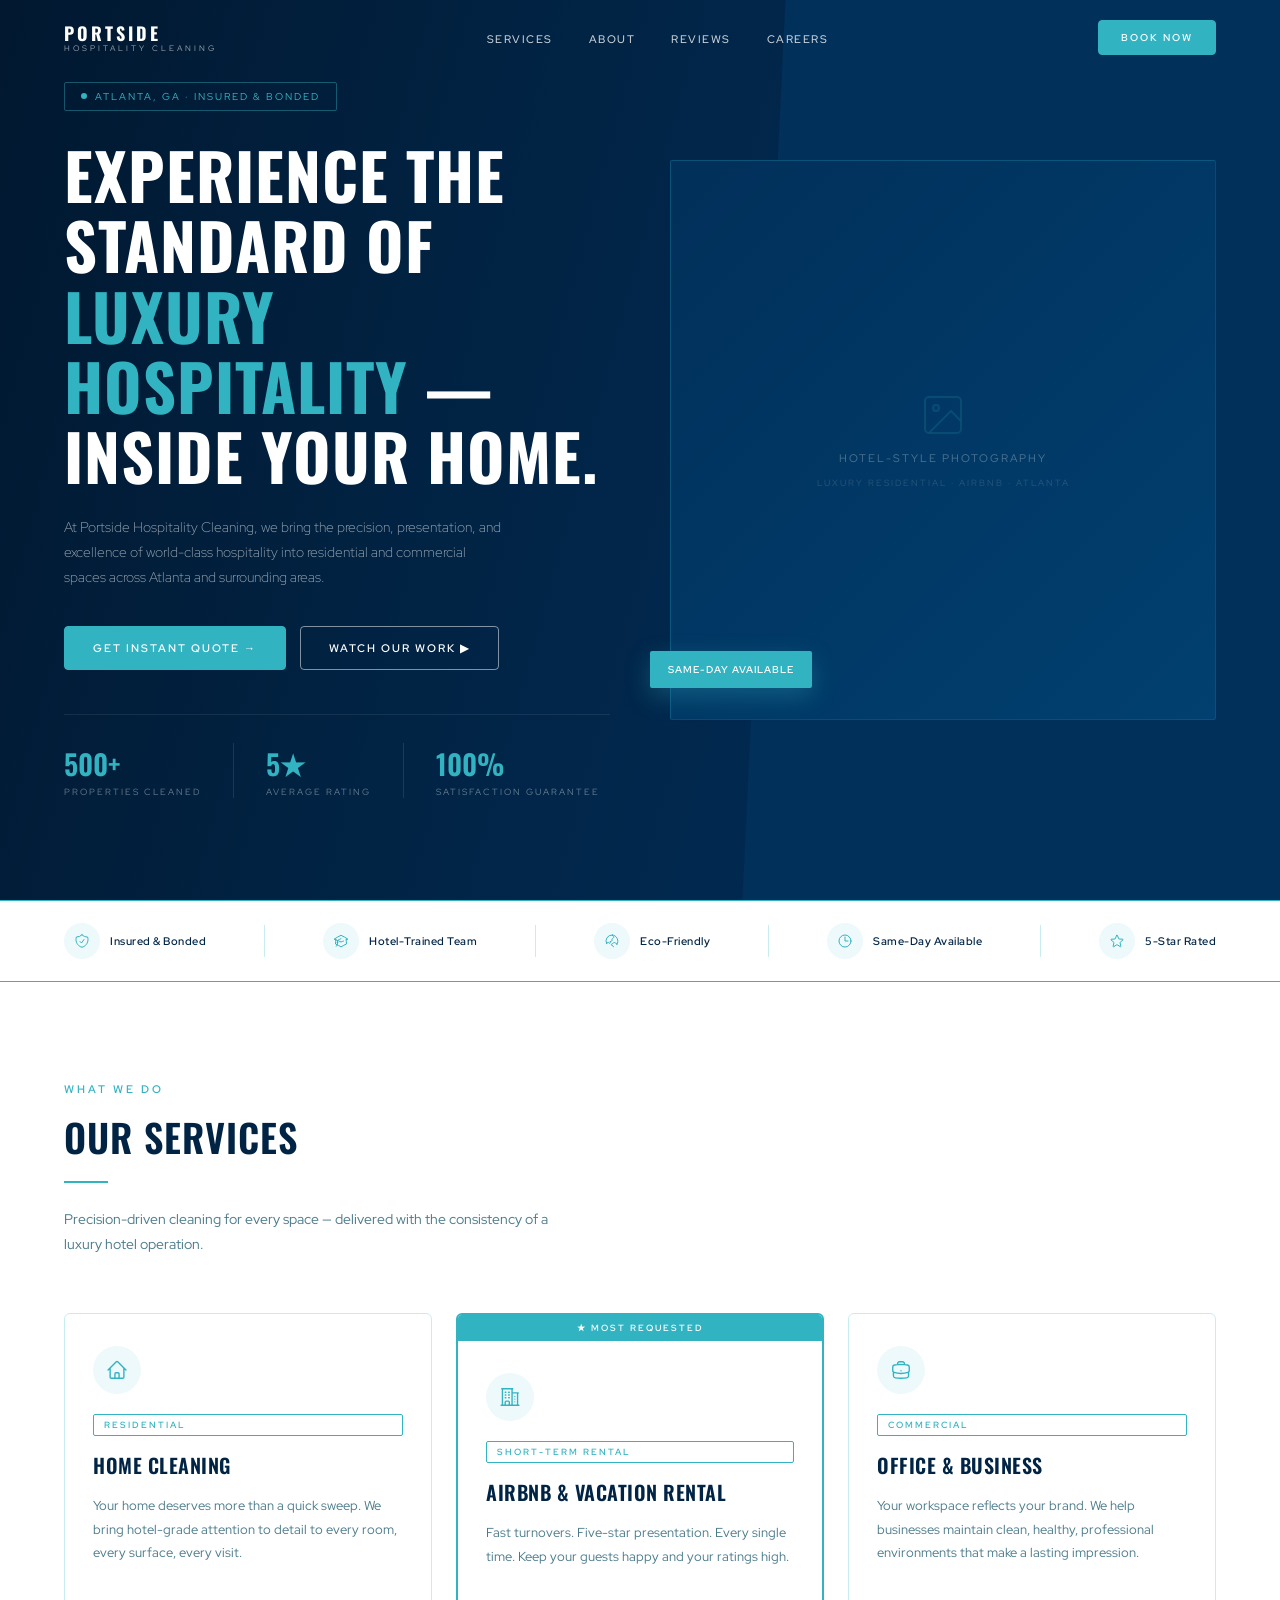
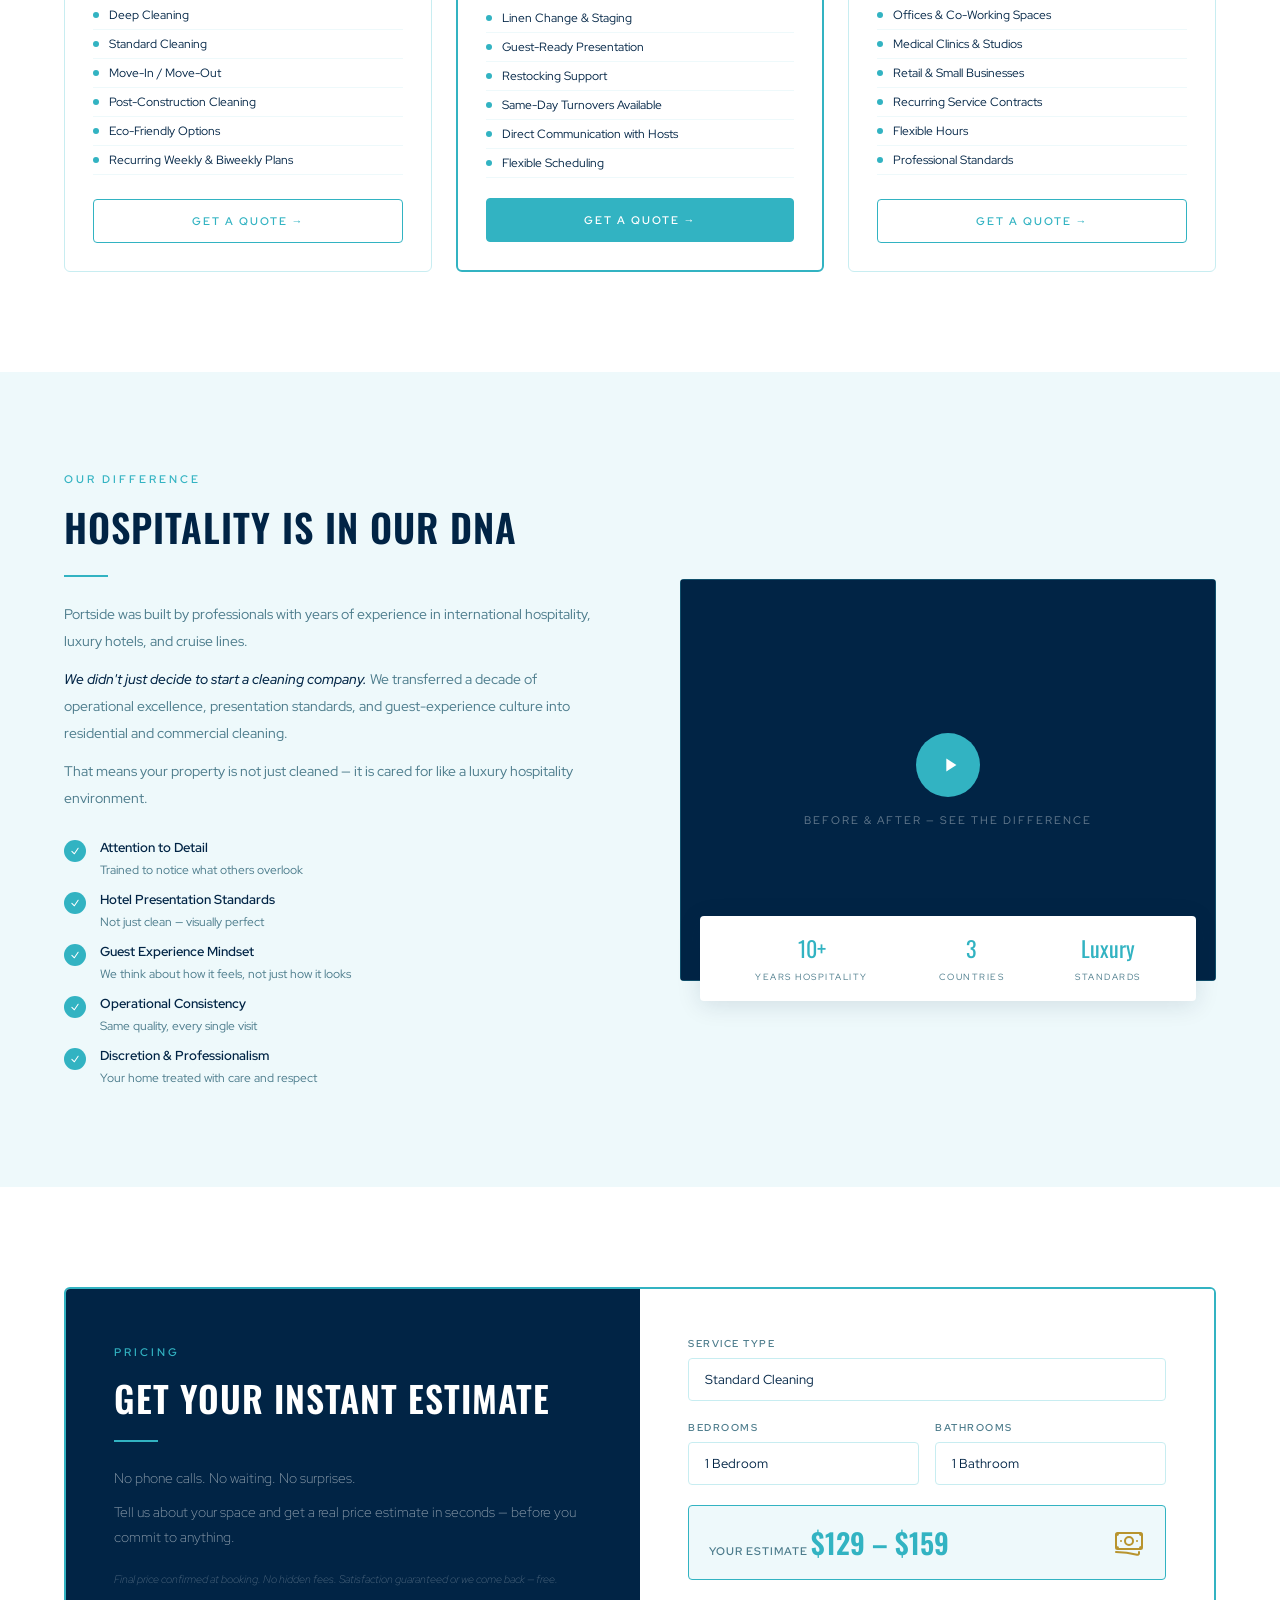
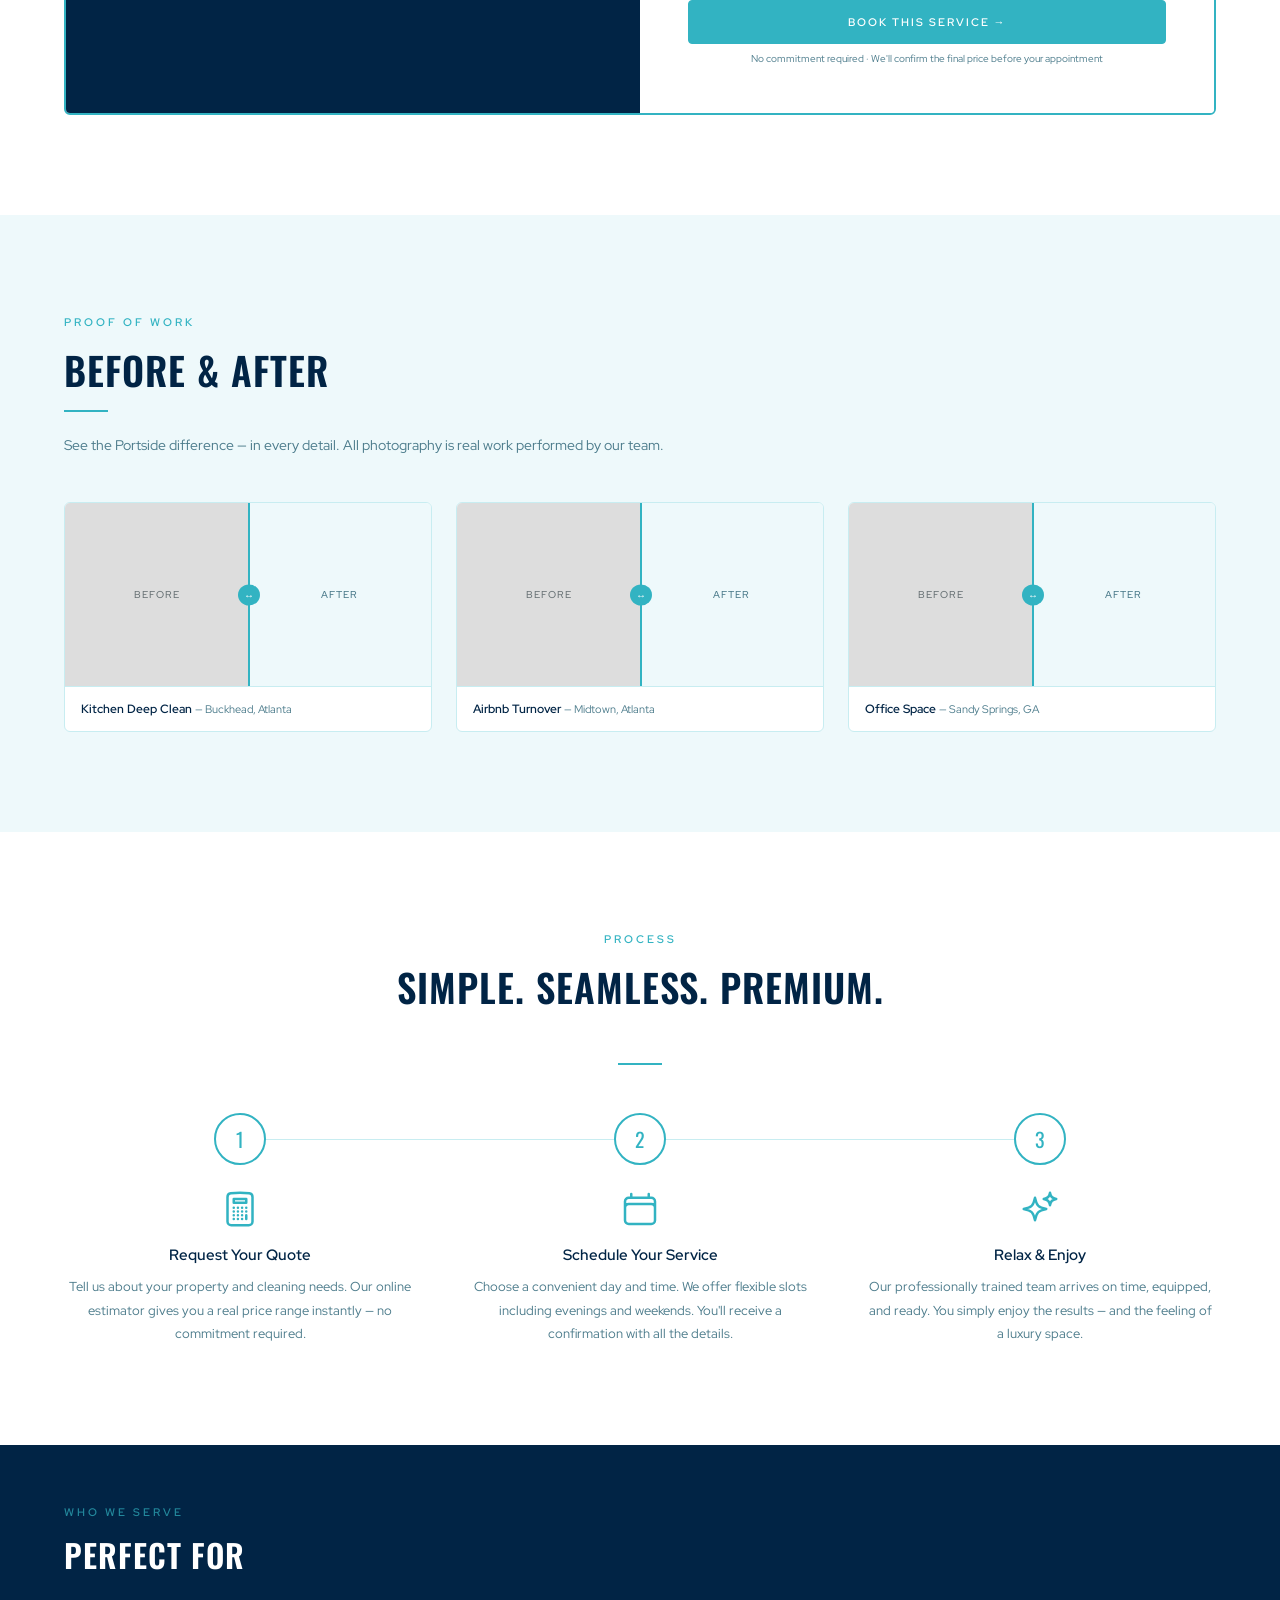
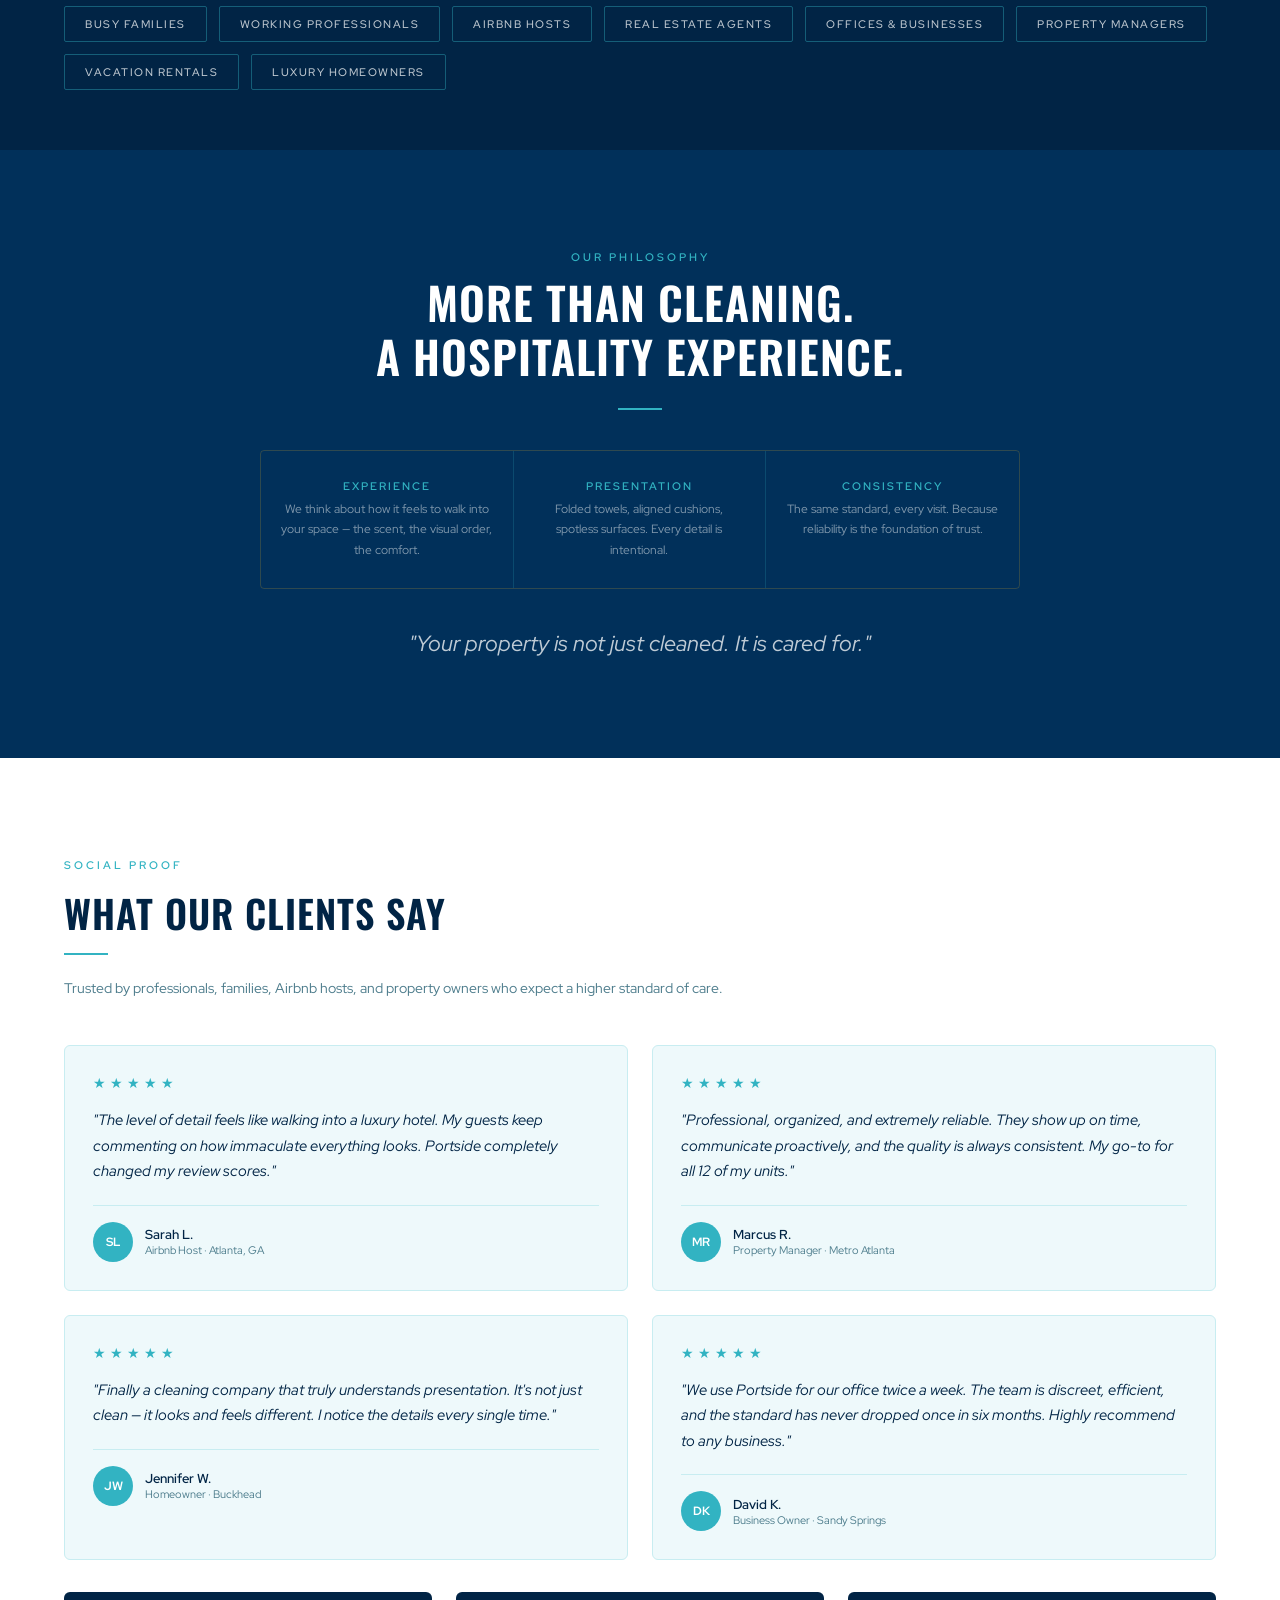
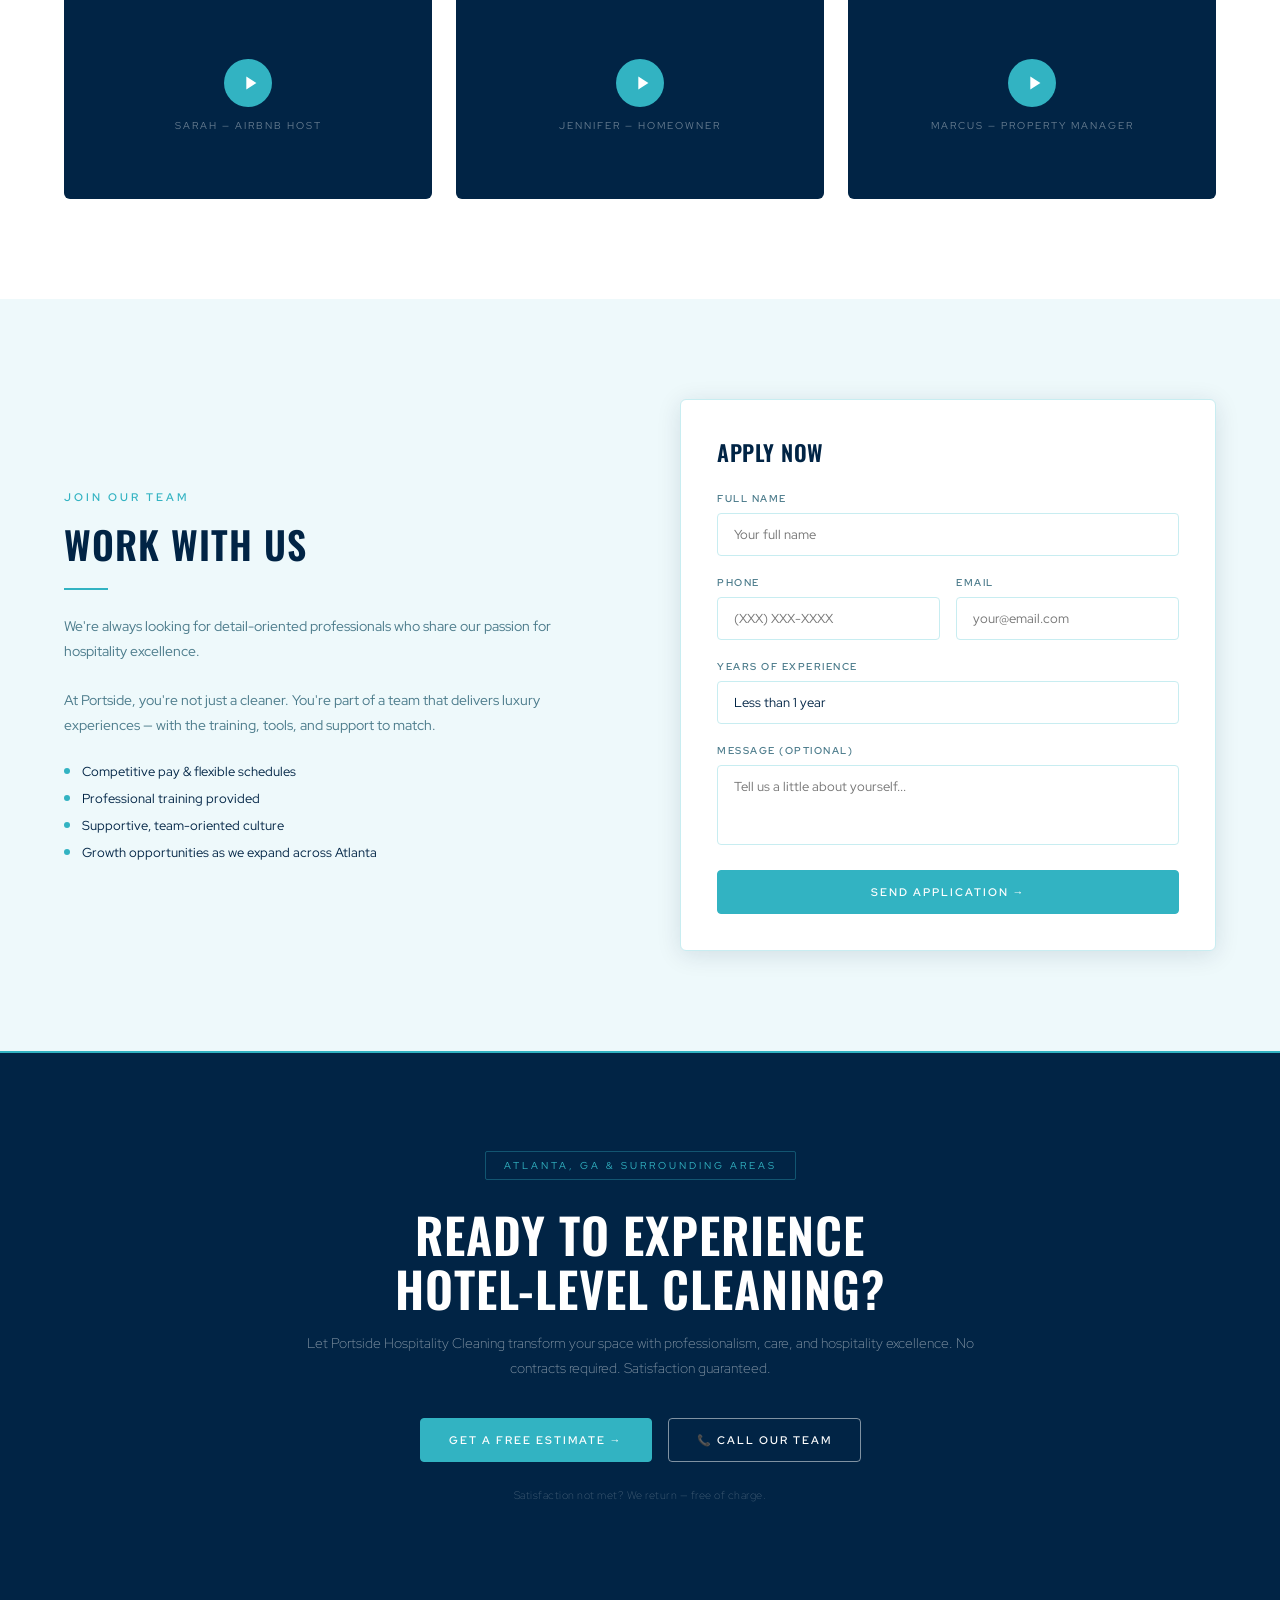
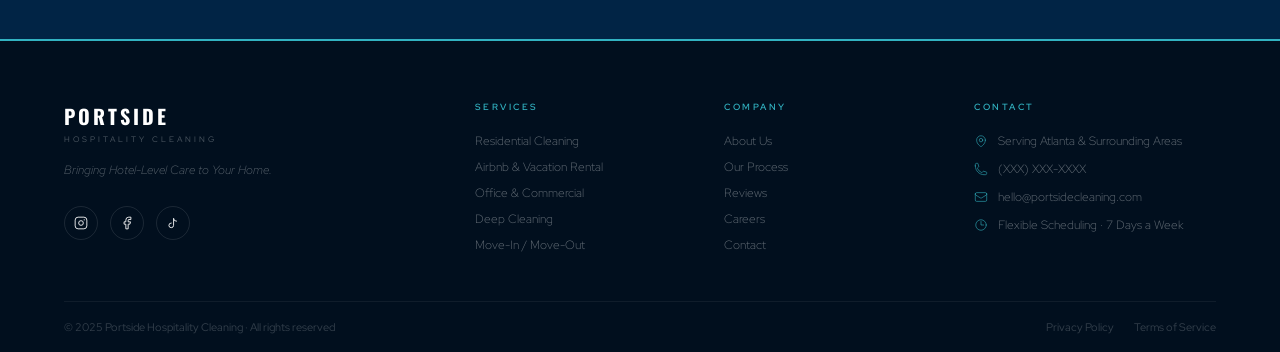
==== index.html @ 51f12b0d "Add required Zip Code field to booking modal form" ====
<!DOCTYPE html>
<html lang="en">
<head>
<meta charset="UTF-8">
<meta name="viewport" content="width=device-width, initial-scale=1.0">
<title>Portside Hospitality Cleaning | Hotel-Level Cleaning in Atlanta, GA</title>
<meta name="description" content="Experience luxury hospitality in your home. Portside offers residential, Airbnb & commercial cleaning in Atlanta with hotel-trained professionals. Get your instant quote today.">
<link rel="preconnect" href="https://fonts.googleapis.com">
<link rel="preconnect" href="https://fonts.gstatic.com" crossorigin>
<link href="https://fonts.googleapis.com/css2?family=Oswald:wght@400;500;600;700&family=Red+Hat+Display:ital,wght@0,300;0,400;0,500;0,600;1,400&display=swap" rel="stylesheet">
<style>
/* ─── RESET & BASE ─────────────────────────────────────────── */
*,*::before,*::after{box-sizing:border-box;margin:0;padding:0}
html{scroll-behavior:smooth;font-size:16px}
body{font-family:'Red Hat Display',sans-serif;color:#012445;background:#fff;overflow-x:hidden}
img{max-width:100%;display:block}
a{text-decoration:none;color:inherit}
ul{list-style:none}
button{cursor:pointer;border:none;background:none;font-family:inherit}
input,select,textarea{font-family:inherit}

/* ─── CSS VARIABLES ────────────────────────────────────────── */
:root{
  --gold:#32b3c2;
  --gold-light:#67d5dd;
  --dark:#012445;
  --mid:#01305a;
  --cream:#fafdfc;
  --gray:#4a7a8a;
  --lgray:#eef9fb;
  --border:#c8edf1;
  --white:#FFFFFF;
  --font-serif:'Oswald',sans-serif;
  --font-sans:'Red Hat Display',sans-serif;
  --radius:4px;
  --shadow:0 4px 24px rgba(1,36,69,0.12);
  --transition:0.3s ease;
}

/* ─── UTILITIES ─────────────────────────────────────────────── */
.container{max-width:1200px;margin:0 auto;padding:0 24px}
.serif{font-family:var(--font-serif)}
.gold{color:var(--gold)}
.section-label{font-size:11px;letter-spacing:3px;text-transform:uppercase;color:var(--gold);font-weight:600;display:block;margin-bottom:12px}
.section-divider{width:44px;height:2px;background:var(--gold);margin:12px 0 24px}
.fade-in{opacity:0;transform:translateY(20px);transition:opacity 0.6s ease,transform 0.6s ease}
.fade-in.visible{opacity:1;transform:translateY(0)}

/* ─── BUTTONS ───────────────────────────────────────────────── */
.btn{display:inline-flex;align-items:center;gap:8px;padding:14px 28px;font-size:11px;font-weight:600;letter-spacing:2px;text-transform:uppercase;border-radius:var(--radius);transition:all var(--transition);white-space:nowrap}
.btn-primary{background:var(--gold);color:#fff;border:1.5px solid var(--gold)}
.btn-primary:hover{background:var(--gold-light);border-color:var(--gold-light);transform:translateY(-1px)}
.btn-outline{background:transparent;color:#fff;border:1.5px solid rgba(255,255,255,0.5)}
.btn-outline:hover{border-color:#fff;background:rgba(255,255,255,0.08)}
.btn-outline-dark{background:transparent;color:var(--dark);border:1.5px solid var(--dark)}
.btn-outline-dark:hover{background:var(--dark);color:#fff}
.btn-gold-outline{background:transparent;color:var(--gold);border:1.5px solid var(--gold)}
.btn-gold-outline:hover{background:var(--gold);color:#fff}

/* ─── NAV ───────────────────────────────────────────────────── */
#nav{position:fixed;top:0;left:0;right:0;z-index:1000;padding:20px 0;transition:all var(--transition)}
#nav.scrolled{background:#fff;box-shadow:0 2px 20px rgba(0,0,0,0.08);padding:14px 0}
#nav.scrolled .nav-logo-name{color:var(--dark)}
#nav.scrolled .nav-logo-sub{color:var(--gold)}
#nav.scrolled .nav-link{color:var(--gray)}
#nav.scrolled .nav-link:hover{color:var(--dark)}
.nav-inner{display:flex;align-items:center;justify-content:space-between}
.nav-logo{display:flex;flex-direction:column;line-height:1}
.nav-logo-name{font-family:var(--font-serif);font-size:18px;font-weight:700;letter-spacing:3px;color:#fff;transition:color var(--transition)}
.nav-logo-sub{font-size:8px;letter-spacing:3px;text-transform:uppercase;color:rgba(255,255,255,0.6);margin-top:2px;transition:color var(--transition)}
.nav-links{display:flex;align-items:center;gap:36px}
.nav-link{font-size:11px;letter-spacing:1.5px;text-transform:uppercase;color:rgba(255,255,255,0.8);font-weight:500;transition:color var(--transition)}
.nav-link:hover{color:#fff}
.nav-cta{padding:10px 22px;font-size:10px}
.hamburger{display:none;flex-direction:column;gap:5px;cursor:pointer;padding:4px}
.hamburger span{display:block;width:22px;height:1.5px;background:#fff;transition:all var(--transition)}
#nav.scrolled .hamburger span{background:var(--dark)}
.mobile-menu{display:none;position:fixed;top:0;left:0;right:0;bottom:0;background:var(--dark);z-index:999;flex-direction:column;align-items:center;justify-content:center;gap:32px}
.mobile-menu.open{display:flex}
.mobile-menu .nav-link{font-size:16px;color:#fff;letter-spacing:3px}
.mobile-close{position:absolute;top:24px;right:24px;color:#fff;font-size:24px;cursor:pointer;background:none;border:none}

/* ─── HERO ──────────────────────────────────────────────────── */
#hero{min-height:100vh;background:var(--dark);display:flex;align-items:center;padding-top:80px;position:relative;overflow:hidden}
.hero-bg{position:absolute;inset:0;background:linear-gradient(105deg,#011830 0%,#012445 40%,#013060 100%)}
.hero-accent{position:absolute;right:0;top:0;bottom:0;width:42%;background:var(--mid);clip-path:polygon(8% 0,100% 0,100% 100%,0 100%)}
.hero-grid{display:grid;grid-template-columns:1fr 1fr;gap:60px;align-items:center;position:relative;z-index:1;width:100%}
.hero-tag{display:inline-flex;align-items:center;gap:8px;border:1px solid rgba(50,179,194,0.4);color:var(--gold);font-size:10px;letter-spacing:2px;text-transform:uppercase;padding:7px 16px;border-radius:2px;margin-bottom:28px}
.hero-tag::before{content:'';width:6px;height:6px;background:var(--gold);border-radius:50%}
.hero-title{font-family:var(--font-serif);font-size:clamp(38px,5vw,64px);font-weight:700;color:#fff;line-height:1.1;margin-bottom:24px;letter-spacing:1px;text-transform:uppercase}
.hero-title em{color:var(--gold);font-style:normal}
.hero-body{font-size:14px;color:rgba(255,255,255,0.6);line-height:1.8;max-width:440px;margin-bottom:36px;font-weight:300}
.hero-ctas{display:flex;gap:14px;flex-wrap:wrap;margin-bottom:44px}
.hero-metrics{display:flex;gap:0;border-top:1px solid rgba(255,255,255,0.08);padding-top:28px}
.metric{padding:0 32px 0 0;margin-right:32px;border-right:1px solid rgba(255,255,255,0.1)}
.metric:last-child{border-right:none;margin-right:0;padding-right:0}
.metric-num{font-family:var(--font-serif);font-size:28px;color:var(--gold);font-weight:600;display:block}
.metric-label{font-size:9px;letter-spacing:2px;text-transform:uppercase;color:rgba(255,255,255,0.4);display:block;margin-top:2px}
.hero-image{position:relative;height:560px}
.hero-photo{width:100%;height:100%;object-fit:cover;border-radius:2px}
.hero-photo-placeholder{width:100%;height:100%;background:linear-gradient(135deg,#01305a,#014070);border-radius:2px;display:flex;flex-direction:column;align-items:center;justify-content:center;gap:12px;border:1px solid rgba(50,179,194,0.2)}
.hero-photo-placeholder span{font-size:11px;letter-spacing:2px;text-transform:uppercase;color:rgba(255,255,255,0.3)}
.hero-photo-placeholder svg{opacity:0.2}
.hero-badge{position:absolute;bottom:32px;left:-20px;background:var(--gold);color:#fff;padding:12px 18px;border-radius:2px;font-size:10px;font-weight:600;letter-spacing:1px;text-transform:uppercase;white-space:nowrap;box-shadow:0 8px 24px rgba(50,179,194,0.3)}

/* ─── TRUST BAR ─────────────────────────────────────────────── */
#trust{padding:0;border-top:1px solid var(--gold);border-bottom:1px solid var(--gold);background:#fff}
.trust-inner{display:flex;justify-content:space-between;align-items:center;padding:22px 0}
.trust-item{display:flex;align-items:center;gap:10px}
.trust-icon{width:36px;height:36px;background:var(--lgray);border-radius:50%;display:flex;align-items:center;justify-content:center;flex-shrink:0}
.trust-icon svg{width:16px;height:16px;stroke:var(--gold)}
.trust-text{font-size:11px;font-weight:600;letter-spacing:0.5px;color:var(--dark)}
.trust-sep{width:1px;height:32px;background:var(--border)}

/* ─── SECTIONS COMMON ───────────────────────────────────────── */
section{padding:100px 0}
.section-dark{background:var(--dark)}
.section-cream{background:var(--lgray)}

/* ─── SERVICES ──────────────────────────────────────────────── */
#services .section-header{margin-bottom:56px}
#services h2{font-family:var(--font-serif);font-size:clamp(30px,3vw,42px);font-weight:600;color:var(--dark);margin-bottom:16px;text-transform:uppercase;letter-spacing:1px}
#services .subtitle{font-size:14px;color:var(--gray);max-width:520px;line-height:1.8}
.services-grid{display:grid;grid-template-columns:repeat(3,1fr);gap:24px}
.service-card{background:#fff;border:1px solid var(--border);border-radius:6px;overflow:hidden;transition:all var(--transition);display:flex;flex-direction:column}
.service-card:hover{box-shadow:var(--shadow);transform:translateY(-4px)}
.service-card.featured{border:2px solid var(--gold);position:relative}
.service-badge{background:var(--gold);color:#fff;font-size:9px;letter-spacing:2px;text-transform:uppercase;text-align:center;padding:7px;font-weight:600}
.service-icon-wrap{padding:32px 28px 20px;display:flex;flex-direction:column;gap:4px}
.service-icon{width:48px;height:48px;background:var(--lgray);border-radius:50%;display:flex;align-items:center;justify-content:center;margin-bottom:16px}
.service-icon svg{width:22px;height:22px;stroke:var(--gold)}
.service-tag{font-size:9px;letter-spacing:2px;text-transform:uppercase;color:var(--gold);font-weight:600;border:1px solid var(--gold);display:inline-block;padding:4px 10px;border-radius:2px;margin-bottom:10px}
.service-card h3{font-family:var(--font-serif);font-size:20px;font-weight:600;color:var(--dark);margin-bottom:10px;text-transform:uppercase;letter-spacing:0.5px}
.service-card p{font-size:13px;color:var(--gray);line-height:1.8;margin-bottom:16px}
.service-features{padding:0 28px;flex:1}
.service-features li{display:flex;align-items:center;gap:10px;font-size:12px;color:var(--dark);padding:6px 0;border-bottom:1px solid var(--lgray)}
.service-features li::before{content:'';width:6px;height:6px;background:var(--gold);border-radius:50%;flex-shrink:0}
.service-footer{padding:20px 28px 28px}

/* ─── WHY PORTSIDE ──────────────────────────────────────────── */
#why{background:var(--lgray)}
.why-grid{display:grid;grid-template-columns:1fr 1fr;gap:80px;align-items:center}
.why-content h2{font-family:var(--font-serif);font-size:clamp(28px,3vw,40px);font-weight:600;color:var(--dark);margin-bottom:20px;text-transform:uppercase;letter-spacing:1px}
.why-body{font-size:14px;color:var(--gray);line-height:1.9;margin-bottom:12px}
.why-body strong{color:var(--dark);font-weight:500;font-style:italic}
.why-features{margin-top:28px;display:flex;flex-direction:column;gap:12px}
.why-feature{display:flex;align-items:flex-start;gap:14px}
.why-check{width:22px;height:22px;background:var(--gold);border-radius:50%;display:flex;align-items:center;justify-content:center;flex-shrink:0;margin-top:1px}
.why-check svg{width:10px;height:10px;stroke:#fff}
.why-feature-text strong{display:block;font-size:13px;font-weight:600;color:var(--dark);margin-bottom:2px}
.why-feature-text span{font-size:12px;color:var(--gray)}
.why-media{position:relative}
.why-video-box{width:100%;aspect-ratio:4/3;background:var(--dark);border-radius:4px;display:flex;flex-direction:column;align-items:center;justify-content:center;gap:16px;overflow:hidden;position:relative}
.why-video-box::after{content:'';position:absolute;inset:0;border:1px solid rgba(50,179,194,0.3)}
.play-btn{width:64px;height:64px;background:var(--gold);border-radius:50%;display:flex;align-items:center;justify-content:center;cursor:pointer;transition:transform var(--transition)}
.play-btn:hover{transform:scale(1.08)}
.play-btn svg{width:22px;height:22px;fill:#fff;margin-left:3px}
.why-video-label{font-size:11px;letter-spacing:2px;text-transform:uppercase;color:rgba(255,255,255,0.4)}
.why-stat-bar{position:absolute;bottom:-20px;left:20px;right:20px;background:#fff;border-radius:4px;padding:16px 20px;display:flex;justify-content:space-around;box-shadow:var(--shadow)}
.wstat{text-align:center}
.wstat-num{font-family:var(--font-serif);font-size:22px;color:var(--gold);display:block}
.wstat-lbl{font-size:9px;letter-spacing:1.5px;text-transform:uppercase;color:var(--gray)}

/* ─── QUOTE CALCULATOR ──────────────────────────────────────── */
#quote{background:#fff}
.quote-wrap{border:2px solid var(--gold);border-radius:6px;overflow:hidden}
.quote-grid{display:grid;grid-template-columns:1fr 1fr}
.quote-left{padding:56px 48px;background:var(--dark)}
.quote-left h2{font-family:var(--font-serif);font-size:clamp(26px,2.8vw,38px);font-weight:600;color:#fff;margin-bottom:16px;text-transform:uppercase;letter-spacing:1px}
.quote-left p{font-size:14px;color:rgba(255,255,255,0.55);line-height:1.8;margin-bottom:8px;font-weight:300}
.quote-left .note{font-size:11px;color:rgba(255,255,255,0.3);margin-top:20px;font-style:italic}
.quote-right{padding:48px;background:#fff}
.form-group{margin-bottom:20px}
.form-group label{display:block;font-size:10px;letter-spacing:1.5px;text-transform:uppercase;font-weight:600;color:var(--gray);margin-bottom:8px}
.form-group select,.form-group input{width:100%;padding:12px 16px;border:1px solid var(--border);border-radius:var(--radius);font-size:13px;color:var(--dark);background:#fff;appearance:none;-webkit-appearance:none;transition:border-color var(--transition)}
.form-group select:focus,.form-group input:focus{outline:none;border-color:var(--gold)}
.form-row{display:grid;grid-template-columns:1fr 1fr;gap:16px}
.price-display{background:var(--lgray);border:1px solid var(--gold);border-radius:var(--radius);padding:16px 20px;display:flex;align-items:center;justify-content:space-between;margin-bottom:20px}
.price-label{font-size:11px;letter-spacing:1px;text-transform:uppercase;color:var(--gray);font-weight:600}
.price-value{font-family:var(--font-serif);font-size:28px;color:var(--gold);font-weight:600}
.price-note{font-size:10px;color:var(--gray);text-align:center;margin-top:8px}

/* ─── BEFORE/AFTER ──────────────────────────────────────────── */
#proof{background:var(--lgray)}
#proof h2{font-family:var(--font-serif);font-size:clamp(28px,3vw,40px);font-weight:600;color:var(--dark);margin-bottom:8px;text-transform:uppercase;letter-spacing:1px}
#proof .sub{font-size:14px;color:var(--gray);margin-bottom:48px}
.proof-grid{display:grid;grid-template-columns:repeat(3,1fr);gap:24px}
.proof-card{background:#fff;border-radius:6px;overflow:hidden;border:1px solid var(--border)}
.proof-images{display:grid;grid-template-columns:1fr 1fr;position:relative}
.proof-img{aspect-ratio:1;background:var(--border);display:flex;align-items:center;justify-content:center;font-size:10px;letter-spacing:1px;text-transform:uppercase;color:var(--gray);font-weight:500}
.proof-img.before{background:#ddd;filter:saturate(0.2)}
.proof-img.after{background:var(--lgray)}
.proof-divider{position:absolute;top:0;bottom:0;left:50%;width:2px;background:var(--gold);z-index:1}
.proof-divider::after{content:'↔';position:absolute;top:50%;left:50%;transform:translate(-50%,-50%);background:var(--gold);color:#fff;font-size:10px;padding:4px 6px;border-radius:50%}
.proof-label{padding:14px 16px;font-size:12px;font-weight:600;color:var(--dark);border-top:1px solid var(--border)}
.proof-location{font-size:11px;color:var(--gray);font-weight:400}

/* ─── HOW IT WORKS ──────────────────────────────────────────── */
#process{background:#fff}
#process h2{font-family:var(--font-serif);font-size:clamp(28px,3vw,40px);font-weight:600;color:var(--dark);margin-bottom:48px;text-transform:uppercase;letter-spacing:1px}
.process-grid{display:grid;grid-template-columns:repeat(3,1fr);gap:48px;position:relative}
.process-grid::after{content:'';position:absolute;top:26px;left:calc(16.66% + 8px);right:calc(16.66% + 8px);height:1px;background:var(--border);z-index:0}
.process-step{text-align:center;position:relative;z-index:1}
.step-num{width:52px;height:52px;border:2px solid var(--gold);border-radius:50%;display:flex;align-items:center;justify-content:center;margin:0 auto 24px;background:#fff}
.step-num span{font-family:var(--font-serif);font-size:20px;color:var(--gold)}
.step-icon{width:40px;height:40px;margin:0 auto 16px;color:var(--gold)}
.step-icon svg{width:40px;height:40px;stroke:var(--gold)}
.process-step h3{font-size:15px;font-weight:600;color:var(--dark);margin-bottom:10px}
.process-step p{font-size:13px;color:var(--gray);line-height:1.8}

/* ─── PERFECT FOR ───────────────────────────────────────────── */
#for-who{background:var(--dark);padding:60px 0}
#for-who h2{font-family:var(--font-serif);font-size:clamp(24px,2.5vw,34px);font-weight:600;color:#fff;margin-bottom:28px;text-transform:uppercase;letter-spacing:1px}
.for-tags{display:flex;flex-wrap:wrap;gap:12px}
.for-tag{border:1px solid rgba(50,179,194,0.4);color:rgba(255,255,255,0.75);font-size:11px;letter-spacing:1.5px;text-transform:uppercase;padding:10px 20px;border-radius:2px;font-weight:500;transition:all var(--transition)}
.for-tag:hover{border-color:var(--gold);color:var(--gold)}

/* ─── BRAND STATEMENT ───────────────────────────────────────── */
#brand{background:var(--mid);padding:100px 0;text-align:center}
.brand-inner{max-width:760px;margin:0 auto}
#brand h2{font-family:var(--font-serif);font-size:clamp(30px,3.5vw,48px);font-weight:600;color:#fff;line-height:1.2;margin-bottom:24px;text-transform:uppercase;letter-spacing:1px}
.brand-cols{display:grid;grid-template-columns:repeat(3,1fr);gap:0;margin:40px 0;border:1px solid rgba(184,148,46,0.25);border-radius:4px;overflow:hidden}
.brand-col{padding:28px 20px;text-align:center;border-right:1px solid rgba(50,179,194,0.2)}
.brand-col:last-child{border-right:none}
.brand-col-title{font-size:11px;letter-spacing:2px;text-transform:uppercase;color:var(--gold);font-weight:600;display:block;margin-bottom:6px}
.brand-col-text{font-size:12px;color:rgba(255,255,255,0.5);line-height:1.7}
.brand-quote{font-family:var(--font-sans);font-size:clamp(16px,2vw,22px);color:rgba(255,255,255,0.4);font-style:italic;margin-top:32px}
.brand-quote strong{color:rgba(255,255,255,0.75);font-style:italic;font-weight:400}

/* ─── REVIEWS ───────────────────────────────────────────────── */
#reviews{background:#fff}
#reviews h2{font-family:var(--font-serif);font-size:clamp(28px,3vw,40px);font-weight:600;color:var(--dark);margin-bottom:8px;text-transform:uppercase;letter-spacing:1px}
#reviews .sub{font-size:14px;color:var(--gray);margin-bottom:48px}
.reviews-grid{display:grid;grid-template-columns:repeat(2,1fr);gap:24px;margin-bottom:32px}
.review-card{background:var(--lgray);border-radius:6px;padding:28px;border:1px solid var(--border);transition:all var(--transition)}
.review-card:hover{box-shadow:var(--shadow)}
.stars{display:flex;gap:4px;margin-bottom:16px}
.stars span{color:var(--gold);font-size:14px}
.review-text{font-family:var(--font-sans);font-size:15px;font-style:italic;color:var(--dark);line-height:1.7;margin-bottom:20px}
.review-author{display:flex;align-items:center;gap:12px;border-top:1px solid var(--border);padding-top:16px}
.review-avatar{width:40px;height:40px;border-radius:50%;background:var(--gold);display:flex;align-items:center;justify-content:center;font-size:12px;font-weight:700;color:#fff;flex-shrink:0}
.review-name{font-size:13px;font-weight:600;color:var(--dark)}
.review-role{font-size:11px;color:var(--gray)}
.review-video-bar{display:grid;grid-template-columns:repeat(3,1fr);gap:24px}
.video-card{background:var(--dark);border-radius:6px;aspect-ratio:16/9;display:flex;flex-direction:column;align-items:center;justify-content:center;gap:12px;cursor:pointer;transition:opacity var(--transition)}
.video-card:hover{opacity:0.85}
.video-card .play-btn{width:48px;height:48px}
.video-card span{font-size:10px;letter-spacing:2px;text-transform:uppercase;color:rgba(255,255,255,0.4)}

/* ─── CAREERS ───────────────────────────────────────────────── */
#careers{background:var(--lgray)}
.careers-grid{display:grid;grid-template-columns:1fr 1fr;gap:80px;align-items:center}
.careers-content h2{font-family:var(--font-serif);font-size:clamp(26px,3vw,38px);font-weight:600;color:var(--dark);margin-bottom:16px;text-transform:uppercase;letter-spacing:1px}
.careers-content p{font-size:14px;color:var(--gray);line-height:1.8;margin-bottom:24px}
.careers-perks{display:flex;flex-direction:column;gap:10px}
.perk{display:flex;align-items:center;gap:12px;font-size:13px;color:var(--dark)}
.perk::before{content:'';width:6px;height:6px;background:var(--gold);border-radius:50%;flex-shrink:0}
.careers-form{background:#fff;border-radius:6px;padding:36px;border:1px solid var(--border);box-shadow:var(--shadow)}
.careers-form h3{font-family:var(--font-serif);font-size:22px;font-weight:600;color:var(--dark);margin-bottom:24px;text-transform:uppercase;letter-spacing:0.5px}
.careers-form .form-group input,.careers-form .form-group textarea{border:1px solid var(--border);border-radius:var(--radius);padding:12px 16px;width:100%;font-size:13px;color:var(--dark);transition:border-color var(--transition)}
.careers-form .form-group input:focus,.careers-form .form-group textarea:focus{outline:none;border-color:var(--gold)}
.careers-form textarea{height:80px;resize:none}

/* ─── FINAL CTA ─────────────────────────────────────────────── */
#cta{background:var(--dark);padding:100px 0;text-align:center;position:relative;overflow:hidden}
#cta::before{content:'';position:absolute;top:0;left:0;right:0;height:2px;background:var(--gold)}
#cta::after{content:'';position:absolute;bottom:0;left:0;right:0;height:2px;background:var(--gold)}
.cta-inner{max-width:680px;margin:0 auto}
#cta .cta-tag{font-size:10px;letter-spacing:3px;text-transform:uppercase;color:var(--gold);border:1px solid rgba(50,179,194,0.35);display:inline-block;padding:7px 18px;border-radius:2px;margin-bottom:28px}
#cta h2{font-family:var(--font-serif);font-size:clamp(30px,3.8vw,52px);font-weight:600;color:#fff;line-height:1.1;margin-bottom:16px;text-transform:uppercase;letter-spacing:1px}
#cta p{font-size:14px;color:rgba(255,255,255,0.5);font-weight:300;margin-bottom:36px;line-height:1.8}
.cta-buttons{display:flex;gap:16px;justify-content:center;flex-wrap:wrap}
#cta .guarantee{font-size:11px;color:rgba(255,255,255,0.25);margin-top:24px;letter-spacing:0.5px}

/* ─── FOOTER ────────────────────────────────────────────────── */
#footer{background:#010f1e;padding:60px 0 0}
.footer-grid{display:grid;grid-template-columns:1.8fr 1fr 1fr 1.2fr;gap:48px;padding-bottom:48px;border-bottom:1px solid rgba(255,255,255,0.06)}
.footer-brand-name{font-family:var(--font-serif);font-size:20px;font-weight:700;letter-spacing:3px;color:#fff;text-transform:uppercase}
.footer-brand-sub{font-size:8px;letter-spacing:3px;text-transform:uppercase;color:rgba(255,255,255,0.3);margin-top:3px;display:block}
.footer-tagline{font-size:12px;color:rgba(255,255,255,0.35);line-height:1.8;margin:16px 0 24px;font-style:italic;font-weight:300}
.footer-social{display:flex;gap:12px}
.social-btn{width:34px;height:34px;border:1px solid rgba(255,255,255,0.1);border-radius:50%;display:flex;align-items:center;justify-content:center;transition:all var(--transition)}
.social-btn:hover{border-color:var(--gold);background:rgba(50,179,194,0.1)}
.social-btn svg{width:14px;height:14px;stroke:#fff}
.footer-col h4{font-size:9px;letter-spacing:2.5px;text-transform:uppercase;color:var(--gold);font-weight:600;margin-bottom:20px}
.footer-links{display:flex;flex-direction:column;gap:10px}
.footer-links a{font-size:12px;color:rgba(255,255,255,0.4);transition:color var(--transition);font-weight:300}
.footer-links a:hover{color:#fff}
.footer-contact-item{display:flex;align-items:flex-start;gap:10px;margin-bottom:12px;font-size:12px;color:rgba(255,255,255,0.4);font-weight:300}
.footer-contact-item svg{width:14px;height:14px;stroke:var(--gold);flex-shrink:0;margin-top:1px}
.footer-bottom{padding:18px 0;display:flex;align-items:center;justify-content:space-between}
.footer-copyright{font-size:11px;color:rgba(255,255,255,0.2)}
.footer-bottom-links{display:flex;gap:20px}
.footer-bottom-links a{font-size:11px;color:rgba(255,255,255,0.2);transition:color var(--transition)}
.footer-bottom-links a:hover{color:rgba(255,255,255,0.5)}

/* ─── SCROLL TO TOP ─────────────────────────────────────────── */
#scrolltop{position:fixed;bottom:28px;right:28px;width:44px;height:44px;background:var(--gold);border-radius:50%;display:flex;align-items:center;justify-content:center;opacity:0;pointer-events:none;transition:all var(--transition);z-index:500;box-shadow:0 4px 16px rgba(50,179,194,0.4)}
#scrolltop.show{opacity:1;pointer-events:auto}
#scrolltop svg{width:18px;height:18px;stroke:#fff}

/* ─── BOOKING MODAL ──────────────────────────────────────────── */
#bookingModal{display:none;position:fixed;inset:0;z-index:2000;align-items:center;justify-content:center;padding:20px}
#bookingModal.open{display:flex}
.modal-backdrop{position:absolute;inset:0;background:rgba(1,36,69,0.7);backdrop-filter:blur(4px)}
.modal-box{position:relative;background:#fff;border-radius:10px;width:100%;max-width:520px;max-height:90vh;overflow-y:auto;box-shadow:0 24px 60px rgba(1,36,69,0.25)}
.modal-header{background:var(--dark);padding:28px 32px 24px;border-radius:10px 10px 0 0}
.modal-header h3{font-family:var(--font-serif);font-size:22px;font-weight:600;color:#fff;text-transform:uppercase;letter-spacing:1px;margin-bottom:4px}
.modal-header p{font-size:13px;color:rgba(255,255,255,0.55);font-weight:300}
.modal-close{position:absolute;top:18px;right:20px;background:none;border:none;color:rgba(255,255,255,0.6);font-size:22px;cursor:pointer;line-height:1;padding:4px 8px;transition:color var(--transition)}
.modal-close:hover{color:#fff}
.modal-body{padding:28px 32px 32px}
.modal-body .form-group{margin-bottom:18px}
.modal-body .form-group label{display:block;font-size:10px;letter-spacing:1.5px;text-transform:uppercase;font-weight:600;color:var(--gray);margin-bottom:7px}
.modal-body .form-group input,
.modal-body .form-group textarea{width:100%;padding:12px 14px;border:1.5px solid var(--border);border-radius:var(--radius);font-size:13px;color:var(--dark);font-family:var(--font-sans);background:#fff;transition:border-color var(--transition)}
.modal-body .form-group input:focus,
.modal-body .form-group textarea:focus{outline:none;border-color:var(--gold)}
.modal-body textarea{height:90px;resize:none}
.modal-success{display:none;text-align:center;padding:48px 32px}
.modal-success-icon{width:64px;height:64px;background:var(--gold);border-radius:50%;display:flex;align-items:center;justify-content:center;margin:0 auto 20px}
.modal-success-icon svg{width:28px;height:28px;stroke:#fff}
.modal-success h3{font-family:var(--font-serif);font-size:22px;font-weight:600;color:var(--dark);text-transform:uppercase;letter-spacing:1px;margin-bottom:10px}
.modal-success p{font-size:14px;color:var(--gray);line-height:1.7}

/* ─── RESPONSIVE ─────────────────────────────────────────────── */
@media(max-width:1024px){
  .hero-grid{grid-template-columns:1fr;gap:48px}
  .hero-image{height:340px;order:-1}
  .hero-badge{left:0;bottom:-16px}
  .why-grid,.careers-grid{grid-template-columns:1fr;gap:48px}
  .why-media{padding-bottom:60px}
  .quote-grid{grid-template-columns:1fr}
  .quote-left{padding:40px 36px}
  .footer-grid{grid-template-columns:1fr 1fr;gap:36px}
}
@media(max-width:768px){
  section{padding:72px 0}
  .services-grid,.reviews-grid,.proof-grid{grid-template-columns:1fr}
  .process-grid{grid-template-columns:1fr;gap:32px}
  .process-grid::after{display:none}
  .trust-inner{flex-wrap:wrap;gap:18px;justify-content:center}
  .trust-sep{display:none}
  .brand-cols{grid-template-columns:1fr}
  .brand-col{border-right:none;border-bottom:1px solid rgba(50,179,194,0.2)}
  .brand-col:last-child{border-bottom:none}
  .nav-links,.nav-cta{display:none}
  .hamburger{display:flex}
  .hero-metrics{flex-wrap:wrap;gap:16px}
  .metric{border-right:none;padding-right:0;margin-right:0}
  .review-video-bar{grid-template-columns:1fr}
  .footer-grid{grid-template-columns:1fr;gap:28px}
  .footer-bottom{flex-direction:column;gap:12px;text-align:center}
  .hero-ctas{gap:10px}
  .btn{padding:12px 20px;font-size:10px}
  .cta-buttons{flex-direction:column;align-items:center}
}
</style>
</head>
<body>

<!-- ─── MOBILE MENU ─────────────────────────────────────────── -->
<div class="mobile-menu" id="mobileMenu">
  <button class="mobile-close" id="mobileClose">✕</button>
  <a href="#services" class="nav-link" onclick="closeMobile()">Services</a>
  <a href="#why" class="nav-link" onclick="closeMobile()">About</a>
  <a href="#reviews" class="nav-link" onclick="closeMobile()">Reviews</a>
  <a href="#careers" class="nav-link" onclick="closeMobile()">Careers</a>
  <a href="#quote" class="btn btn-primary" onclick="closeMobile()">Book Now</a>
</div>

<!-- ─── BOOKING MODAL ────────────────────────────────────────── -->
<div id="bookingModal">
  <div class="modal-backdrop" onclick="closeModal()"></div>
  <div class="modal-box">
    <div class="modal-header">
      <h3>Schedule a Cleaning</h3>
      <p>Fill in your details and we'll get back to you shortly.</p>
      <button class="modal-close" onclick="closeModal()">✕</button>
    </div>
    <div class="modal-body" id="modalForm">
      <div class="form-group">
        <label>Full Name *</label>
        <input type="text" id="f-name" placeholder="Your full name" required>
      </div>
      <div class="form-row">
        <div class="form-group">
          <label>Phone *</label>
          <input type="tel" id="f-phone" placeholder="(XXX) XXX-XXXX" required>
        </div>
        <div class="form-group">
          <label>Email *</label>
          <input type="email" id="f-email" placeholder="your@email.com" required>
        </div>
      </div>
      <div class="form-group">
        <label>Address</label>
        <input type="text" id="f-address" placeholder="Street, City, State">
      </div>
      <div class="form-group">
        <label>Zip Code *</label>
        <input type="text" id="f-zipcode" placeholder="e.g. 30301" maxlength="10">
      </div>
      <div class="form-group">
        <label>Additional Info</label>
        <textarea id="f-info" placeholder="Type of cleaning, number of rooms, special requests..."></textarea>
      </div>
      <button class="btn btn-primary" onclick="submitBooking()" style="width:100%;justify-content:center;font-size:12px">Send Request →</button>
      <p style="font-size:11px;color:var(--gray);text-align:center;margin-top:12px">No commitment required · We'll confirm details before scheduling</p>
    </div>
    <div class="modal-success" id="modalSuccess">
      <div class="modal-success-icon">
        <svg fill="none" stroke-width="2.5" viewBox="0 0 24 24"><path stroke-linecap="round" stroke-linejoin="round" d="M4.5 12.75l6 6 9-13.5"/></svg>
      </div>
      <h3>Request Sent!</h3>
      <p>Thank you! Our team will review your request and reach out within <strong>24 hours</strong> to confirm your appointment.</p>
      <button class="btn btn-primary" onclick="closeModal()" style="margin-top:24px">Close</button>
    </div>
  </div>
</div>

<!-- ─── NAV ─────────────────────────────────────────────────── -->
<nav id="nav">
  <div class="container">
    <div class="nav-inner">
      <a href="#hero" class="nav-logo">
        <span class="nav-logo-name">PORTSIDE</span>
        <span class="nav-logo-sub">Hospitality Cleaning</span>
      </a>
      <ul class="nav-links">
        <li><a href="#services" class="nav-link">Services</a></li>
        <li><a href="#why" class="nav-link">About</a></li>
        <li><a href="#reviews" class="nav-link">Reviews</a></li>
        <li><a href="#careers" class="nav-link">Careers</a></li>
      </ul>
      <a href="#quote" class="btn btn-primary nav-cta">Book Now</a>
      <div class="hamburger" id="hamburger" onclick="openMobile()">
        <span></span><span></span><span></span>
      </div>
    </div>
  </div>
</nav>

<!-- ─── HERO ─────────────────────────────────────────────────── -->
<section id="hero">
  <div class="hero-bg"></div>
  <div class="hero-accent"></div>
  <div class="container">
    <div class="hero-grid">
      <div class="hero-content fade-in">
        <div class="hero-tag">Atlanta, GA · Insured &amp; Bonded</div>
        <h1 class="hero-title">
          Experience the Standard of<br>
          <em>Luxury Hospitality</em> —<br>
          Inside Your Home.
        </h1>
        <p class="hero-body">At Portside Hospitality Cleaning, we bring the precision, presentation, and excellence of world-class hospitality into residential and commercial spaces across Atlanta and surrounding areas.</p>
        <div class="hero-ctas">
          <a href="#quote" class="btn btn-primary">Get Instant Quote →</a>
          <a href="#why" class="btn btn-outline">Watch Our Work ▶</a>
        </div>
        <div class="hero-metrics">
          <div class="metric">
            <span class="metric-num">500+</span>
            <span class="metric-label">Properties Cleaned</span>
          </div>
          <div class="metric">
            <span class="metric-num">5★</span>
            <span class="metric-label">Average Rating</span>
          </div>
          <div class="metric">
            <span class="metric-num">100%</span>
            <span class="metric-label">Satisfaction Guarantee</span>
          </div>
        </div>
      </div>
      <div class="hero-image fade-in">
        <div class="hero-photo-placeholder">
          <svg width="48" height="48" viewBox="0 0 24 24" fill="none" stroke="rgba(50,179,194,0.8)" stroke-width="1">
            <rect x="3" y="3" width="18" height="18" rx="2"/><circle cx="8.5" cy="8.5" r="1.5"/><polyline points="21 15 16 10 5 21"/>
          </svg>
          <span>Hotel-Style Photography</span>
          <span style="font-size:9px;color:rgba(255,255,255,0.15)">Luxury residential · Airbnb · Atlanta</span>
        </div>
        <div class="hero-badge">Same-Day Available</div>
      </div>
    </div>
  </div>
</section>

<!-- ─── TRUST BAR ────────────────────────────────────────────── -->
<div id="trust">
  <div class="container">
    <div class="trust-inner">
      <div class="trust-item">
        <div class="trust-icon">
          <svg fill="none" stroke-width="1.5" viewBox="0 0 24 24"><path stroke-linecap="round" stroke-linejoin="round" d="M9 12.75 11.25 15 15 9.75m-3-7.036A11.959 11.959 0 0 1 3.598 6 11.99 11.99 0 0 0 3 9.749c0 5.592 3.824 10.29 9 11.623 5.176-1.332 9-6.03 9-11.622 0-1.31-.21-2.571-.598-3.751h-.152c-3.196 0-6.1-1.248-8.25-3.285Z"/></svg>
        </div>
        <span class="trust-text">Insured &amp; Bonded</span>
      </div>
      <div class="trust-sep"></div>
      <div class="trust-item">
        <div class="trust-icon">
          <svg fill="none" stroke-width="1.5" viewBox="0 0 24 24"><path stroke-linecap="round" stroke-linejoin="round" d="M4.26 10.147a60.438 60.438 0 0 0-.491 6.347A48.62 48.62 0 0 1 12 20.904a48.62 48.62 0 0 1 8.232-4.41 60.46 60.46 0 0 0-.491-6.347m-15.482 0a50.636 50.636 0 0 0-2.658-.813A59.906 59.906 0 0 1 12 3.493a59.903 59.903 0 0 1 10.399 5.84c-.896.248-1.783.52-2.658.814m-15.482 0A50.717 50.717 0 0 1 12 13.489a50.702 50.702 0 0 1 3.741-1.342M6.75 15a.75.75 0 1 0 0-1.5.75.75 0 0 0 0 1.5Zm0 0v-3.675A55.378 55.378 0 0 1 12 8.443m-7.007 11.55A5.981 5.981 0 0 0 6.75 15.75v-1.5"/></svg>
        </div>
        <span class="trust-text">Hotel-Trained Team</span>
      </div>
      <div class="trust-sep"></div>
      <div class="trust-item">
        <div class="trust-icon">
          <svg fill="none" stroke-width="1.5" viewBox="0 0 24 24"><path stroke-linecap="round" stroke-linejoin="round" d="M12.75 3.03v.568c0 .334.148.65.405.864l1.068.89c.442.369.535 1.01.216 1.49l-.51.766a2.25 2.25 0 0 1-1.161.886l-.143.048a1.107 1.107 0 0 0-.57 1.664c.369.555.169 1.307-.427 1.605L9 13.125l.423 1.059a.956.956 0 0 1-1.652.928l-.679-.906a1.125 1.125 0 0 0-1.906.172L4.5 15.75l-.612.153M12.75 3.031a9 9 0 0 0-8.862 12.872M12.75 3.031a9 9 0 0 1 6.69 14.036m0 0-.177-.529A2.249 2.249 0 0 0 17.128 15H16.5l-.324-.324a1.453 1.453 0 0 0-2.328.377l-.036.073a1.586 1.586 0 0 1-.982.816l-.99.282c-.55.157-.894.702-.8 1.267l.073.438c.08.474.49.821.97.821.846 0 1.598.542 1.865 1.345l.215.643"/></svg>
        </div>
        <span class="trust-text">Eco-Friendly</span>
      </div>
      <div class="trust-sep"></div>
      <div class="trust-item">
        <div class="trust-icon">
          <svg fill="none" stroke-width="1.5" viewBox="0 0 24 24"><path stroke-linecap="round" stroke-linejoin="round" d="M12 6v6h4.5m4.5 0a9 9 0 1 1-18 0 9 9 0 0 1 18 0Z"/></svg>
        </div>
        <span class="trust-text">Same-Day Available</span>
      </div>
      <div class="trust-sep"></div>
      <div class="trust-item">
        <div class="trust-icon">
          <svg fill="none" stroke-width="1.5" viewBox="0 0 24 24"><path stroke-linecap="round" stroke-linejoin="round" d="M11.48 3.499a.562.562 0 0 1 1.04 0l2.125 5.111a.563.563 0 0 0 .475.345l5.518.442c.499.04.701.663.321.988l-4.204 3.602a.563.563 0 0 0-.182.557l1.285 5.385a.562.562 0 0 1-.84.61l-4.725-2.885a.562.562 0 0 0-.586 0L6.982 20.54a.562.562 0 0 1-.84-.61l1.285-5.386a.562.562 0 0 0-.182-.557l-4.204-3.602a.562.562 0 0 1 .321-.988l5.518-.442a.563.563 0 0 0 .475-.345L11.48 3.5Z"/></svg>
        </div>
        <span class="trust-text">5-Star Rated</span>
      </div>
    </div>
  </div>
</div>

<!-- ─── SERVICES ─────────────────────────────────────────────── -->
<section id="services">
  <div class="container">
    <div class="section-header fade-in">
      <span class="section-label">What We Do</span>
      <h2>Our Services</h2>
      <div class="section-divider"></div>
      <p class="subtitle">Precision-driven cleaning for every space — delivered with the consistency of a luxury hotel operation.</p>
    </div>
    <div class="services-grid">

      <div class="service-card fade-in">
        <div class="service-icon-wrap">
          <div class="service-icon">
            <svg fill="none" viewBox="0 0 24 24" stroke-width="1.5"><path stroke-linecap="round" stroke-linejoin="round" d="m2.25 12 8.954-8.955c.44-.439 1.152-.439 1.591 0L21.75 12M4.5 9.75v10.125c0 .621.504 1.125 1.125 1.125H9.75v-4.875c0-.621.504-1.125 1.125-1.125h2.25c.621 0 1.125.504 1.125 1.125V21h4.125c.621 0 1.125-.504 1.125-1.125V9.75M8.25 21h8.25"/></svg>
          </div>
          <span class="service-tag">Residential</span>
          <h3>Home Cleaning</h3>
          <p>Your home deserves more than a quick sweep. We bring hotel-grade attention to detail to every room, every surface, every visit.</p>
        </div>
        <ul class="service-features">
          <li>Deep Cleaning</li>
          <li>Standard Cleaning</li>
          <li>Move-In / Move-Out</li>
          <li>Post-Construction Cleaning</li>
          <li>Eco-Friendly Options</li>
          <li>Recurring Weekly &amp; Biweekly Plans</li>
        </ul>
        <div class="service-footer">
          <a href="#quote" class="btn btn-gold-outline" style="width:100%;justify-content:center">Get a Quote →</a>
        </div>
      </div>

      <div class="service-card featured fade-in">
        <div class="service-badge">★ Most Requested</div>
        <div class="service-icon-wrap">
          <div class="service-icon">
            <svg fill="none" viewBox="0 0 24 24" stroke-width="1.5"><path stroke-linecap="round" stroke-linejoin="round" d="M2.25 21h19.5m-18-18v18m10.5-18v18m6-13.5V21M6.75 6.75h.75m-.75 3h.75m-.75 3h.75m3-6h.75m-.75 3h.75m-.75 3h.75M6.75 21v-3.375c0-.621.504-1.125 1.125-1.125h2.25c.621 0 1.125.504 1.125 1.125V21M3 3h12m-.75 4.5H21m-3.75 3.75h.008v.008h-.008v-.008Zm0 3h.008v.008h-.008v-.008Zm0 3h.008v.008h-.008v-.008Z"/></svg>
          </div>
          <span class="service-tag">Short-Term Rental</span>
          <h3>Airbnb &amp; Vacation Rental</h3>
          <p>Fast turnovers. Five-star presentation. Every single time. Keep your guests happy and your ratings high.</p>
        </div>
        <ul class="service-features">
          <li>Linen Change &amp; Staging</li>
          <li>Guest-Ready Presentation</li>
          <li>Restocking Support</li>
          <li>Same-Day Turnovers Available</li>
          <li>Direct Communication with Hosts</li>
          <li>Flexible Scheduling</li>
        </ul>
        <div class="service-footer">
          <a href="#quote" class="btn btn-primary" style="width:100%;justify-content:center">Get a Quote →</a>
        </div>
      </div>

      <div class="service-card fade-in">
        <div class="service-icon-wrap">
          <div class="service-icon">
            <svg fill="none" viewBox="0 0 24 24" stroke-width="1.5"><path stroke-linecap="round" stroke-linejoin="round" d="M20.25 14.15v4.25c0 1.094-.787 2.036-1.872 2.18-2.087.277-4.216.42-6.378.42s-4.291-.143-6.378-.42c-1.085-.144-1.872-1.086-1.872-2.18v-4.25m16.5 0a2.18 2.18 0 0 0 .75-1.661V8.706c0-1.081-.768-2.015-1.837-2.175a48.114 48.114 0 0 0-3.413-.387m4.5 8.006c-.194.165-.42.295-.673.38A23.978 23.978 0 0 1 12 15.75c-2.648 0-5.195-.429-7.577-1.22a2.016 2.016 0 0 1-.673-.38m0 0A2.18 2.18 0 0 1 3 12.489V8.706c0-1.081.768-2.015 1.837-2.175a48.111 48.111 0 0 1 3.413-.387m7.5 0V5.25A2.25 2.25 0 0 0 13.5 3h-3a2.25 2.25 0 0 0-2.25 2.25v.894m7.5 0a48.667 48.667 0 0 0-7.5 0M12 12.75h.008v.008H12v-.008Z"/></svg>
          </div>
          <span class="service-tag">Commercial</span>
          <h3>Office &amp; Business</h3>
          <p>Your workspace reflects your brand. We help businesses maintain clean, healthy, professional environments that make a lasting impression.</p>
        </div>
        <ul class="service-features">
          <li>Offices &amp; Co-Working Spaces</li>
          <li>Medical Clinics &amp; Studios</li>
          <li>Retail &amp; Small Businesses</li>
          <li>Recurring Service Contracts</li>
          <li>Flexible Hours</li>
          <li>Professional Standards</li>
        </ul>
        <div class="service-footer">
          <a href="#quote" class="btn btn-gold-outline" style="width:100%;justify-content:center">Get a Quote →</a>
        </div>
      </div>

    </div>
  </div>
</section>

<!-- ─── WHY PORTSIDE ──────────────────────────────────────────── -->
<section id="why">
  <div class="container">
    <div class="why-grid">
      <div class="why-content fade-in">
        <span class="section-label">Our Difference</span>
        <h2>Hospitality Is In Our DNA</h2>
        <div class="section-divider"></div>
        <p class="why-body">Portside was built by professionals with years of experience in international hospitality, luxury hotels, and cruise lines.</p>
        <p class="why-body"><strong>We didn't just decide to start a cleaning company.</strong> We transferred a decade of operational excellence, presentation standards, and guest-experience culture into residential and commercial cleaning.</p>
        <p class="why-body">That means your property is not just cleaned — it is cared for like a luxury hospitality environment.</p>
        <div class="why-features">
          <div class="why-feature">
            <div class="why-check"><svg fill="none" stroke-width="2.5" viewBox="0 0 24 24"><path stroke-linecap="round" stroke-linejoin="round" d="M4.5 12.75l6 6 9-13.5"/></svg></div>
            <div class="why-feature-text"><strong>Attention to Detail</strong><span>Trained to notice what others overlook</span></div>
          </div>
          <div class="why-feature">
            <div class="why-check"><svg fill="none" stroke-width="2.5" viewBox="0 0 24 24"><path stroke-linecap="round" stroke-linejoin="round" d="M4.5 12.75l6 6 9-13.5"/></svg></div>
            <div class="why-feature-text"><strong>Hotel Presentation Standards</strong><span>Not just clean — visually perfect</span></div>
          </div>
          <div class="why-feature">
            <div class="why-check"><svg fill="none" stroke-width="2.5" viewBox="0 0 24 24"><path stroke-linecap="round" stroke-linejoin="round" d="M4.5 12.75l6 6 9-13.5"/></svg></div>
            <div class="why-feature-text"><strong>Guest Experience Mindset</strong><span>We think about how it feels, not just how it looks</span></div>
          </div>
          <div class="why-feature">
            <div class="why-check"><svg fill="none" stroke-width="2.5" viewBox="0 0 24 24"><path stroke-linecap="round" stroke-linejoin="round" d="M4.5 12.75l6 6 9-13.5"/></svg></div>
            <div class="why-feature-text"><strong>Operational Consistency</strong><span>Same quality, every single visit</span></div>
          </div>
          <div class="why-feature">
            <div class="why-check"><svg fill="none" stroke-width="2.5" viewBox="0 0 24 24"><path stroke-linecap="round" stroke-linejoin="round" d="M4.5 12.75l6 6 9-13.5"/></svg></div>
            <div class="why-feature-text"><strong>Discretion &amp; Professionalism</strong><span>Your home treated with care and respect</span></div>
          </div>
        </div>
      </div>
      <div class="why-media fade-in">
        <div class="why-video-box">
          <div class="play-btn">
            <svg viewBox="0 0 24 24"><path d="M8 5v14l11-7z"/></svg>
          </div>
          <span class="why-video-label">Before &amp; After — See the Difference</span>
        </div>
        <div class="why-stat-bar">
          <div class="wstat"><span class="wstat-num">10+</span><span class="wstat-lbl">Years Hospitality</span></div>
          <div class="wstat"><span class="wstat-num">3</span><span class="wstat-lbl">Countries</span></div>
          <div class="wstat"><span class="wstat-num">Luxury</span><span class="wstat-lbl">Standards</span></div>
        </div>
      </div>
    </div>
  </div>
</section>

<!-- ─── QUOTE CALCULATOR ─────────────────────────────────────── -->
<section id="quote">
  <div class="container">
    <div class="quote-wrap fade-in">
      <div class="quote-grid">
        <div class="quote-left">
          <span class="section-label">Pricing</span>
          <h2>Get Your Instant Estimate</h2>
          <div class="section-divider"></div>
          <p>No phone calls. No waiting. No surprises.</p>
          <p>Tell us about your space and get a real price estimate in seconds — before you commit to anything.</p>
          <p class="note">Final price confirmed at booking. No hidden fees. Satisfaction guaranteed or we come back — free.</p>
        </div>
        <div class="quote-right">
          <div class="form-group">
            <label>Service Type</label>
            <select id="serviceType" onchange="calcPrice()">
              <option value="standard">Standard Cleaning</option>
              <option value="deep">Deep Cleaning</option>
              <option value="airbnb">Airbnb / Vacation Rental</option>
              <option value="movein">Move-In / Move-Out</option>
              <option value="postconstruction">Post-Construction</option>
            </select>
          </div>
          <div class="form-row">
            <div class="form-group">
              <label>Bedrooms</label>
              <select id="bedrooms" onchange="calcPrice()">
                <option value="1">1 Bedroom</option>
                <option value="2">2 Bedrooms</option>
                <option value="3">3 Bedrooms</option>
                <option value="4">4+ Bedrooms</option>
              </select>
            </div>
            <div class="form-group">
              <label>Bathrooms</label>
              <select id="bathrooms" onchange="calcPrice()">
                <option value="1">1 Bathroom</option>
                <option value="2">2 Bathrooms</option>
                <option value="3">3+ Bathrooms</option>
              </select>
            </div>
          </div>
          <div class="price-display">
            <div>
              <span class="price-label">Your Estimate</span>
              <span id="priceValue" class="price-value">$129 – $159</span>
            </div>
            <svg width="32" height="32" fill="none" stroke="#B8942E" stroke-width="1.5" viewBox="0 0 24 24"><path stroke-linecap="round" stroke-linejoin="round" d="M2.25 18.75a60.07 60.07 0 0 1 15.797 2.101c.727.198 1.453-.342 1.453-1.096V18.75M3.75 4.5v.75A.75.75 0 0 1 3 6h-.75m0 0v-.375c0-.621.504-1.125 1.125-1.125H20.25M2.25 6v9m18-10.5v.75c0 .414.336.75.75.75h.75m-1.5-1.5h.375c.621 0 1.125.504 1.125 1.125v9.75c0 .621-.504 1.125-1.125 1.125h-.375m1.5-1.5H21a.75.75 0 0 0-.75.75v.75m0 0H3.75m0 0h-.375a1.125 1.125 0 0 1-1.125-1.125V15m1.5 1.5v-.75A.75.75 0 0 0 3 15h-.75M15 10.5a3 3 0 1 1-6 0 3 3 0 0 1 6 0Zm3 0h.008v.008H18V10.5Zm-12 0h.008v.008H6V10.5Z"/></svg>
          </div>
          <a href="#" class="btn btn-primary" style="width:100%;justify-content:center" onclick="openModal();return false;">Book This Service →</a>
          <p class="price-note">No commitment required · We'll confirm the final price before your appointment</p>
        </div>
      </div>
    </div>
  </div>
</section>

<!-- ─── BEFORE / AFTER ────────────────────────────────────────── -->
<section id="proof">
  <div class="container">
    <div class="fade-in">
      <span class="section-label">Proof of Work</span>
      <h2>Before &amp; After</h2>
      <div class="section-divider"></div>
      <p class="sub">See the Portside difference — in every detail. All photography is real work performed by our team.</p>
    </div>
    <div class="proof-grid">
      <div class="proof-card fade-in">
        <div class="proof-images">
          <div class="proof-img before">Before</div>
          <div class="proof-img after">After</div>
          <div class="proof-divider"></div>
        </div>
        <div class="proof-label">Kitchen Deep Clean <span class="proof-location">— Buckhead, Atlanta</span></div>
      </div>
      <div class="proof-card fade-in">
        <div class="proof-images">
          <div class="proof-img before">Before</div>
          <div class="proof-img after">After</div>
          <div class="proof-divider"></div>
        </div>
        <div class="proof-label">Airbnb Turnover <span class="proof-location">— Midtown, Atlanta</span></div>
      </div>
      <div class="proof-card fade-in">
        <div class="proof-images">
          <div class="proof-img before">Before</div>
          <div class="proof-img after">After</div>
          <div class="proof-divider"></div>
        </div>
        <div class="proof-label">Office Space <span class="proof-location">— Sandy Springs, GA</span></div>
      </div>
    </div>
  </div>
</section>

<!-- ─── HOW IT WORKS ──────────────────────────────────────────── -->
<section id="process">
  <div class="container">
    <div class="fade-in" style="text-align:center;margin-bottom:0">
      <span class="section-label">Process</span>
      <h2>Simple. Seamless. Premium.</h2>
      <div class="section-divider" style="margin:12px auto 48px"></div>
    </div>
    <div class="process-grid">
      <div class="process-step fade-in">
        <div class="step-num"><span>1</span></div>
        <div class="step-icon">
          <svg fill="none" viewBox="0 0 24 24"><path stroke-linecap="round" stroke-linejoin="round" stroke-width="1.5" d="M15.75 15.75V18m-7.5-6.75h.008v.008H8.25v-.008Zm0 2.25h.008v.008H8.25V13.5Zm0 2.25h.008v.008H8.25v-.008Zm0 2.25h.008v.008H8.25V18Zm2.498-6.75h.007v.008h-.007v-.008Zm0 2.25h.007v.008h-.007V13.5Zm0 2.25h.007v.008h-.007v-.008Zm0 2.25h.007v.008h-.007V18Zm2.504-6.75h.008v.008h-.008v-.008Zm0 2.25h.008v.008h-.008V13.5Zm0 2.25h.008v.008h-.008v-.008Zm0 2.25h.008v.008h-.008V18Zm2.498-6.75h.008v.008h-.008v-.008Zm0 2.25h.008v.008h-.008V13.5ZM8.25 6h7.5v2.25h-7.5V6ZM12 2.25c-1.892 0-3.758.11-5.593.322C5.307 2.7 4.5 3.638 4.5 4.757V19.5a2.25 2.25 0 0 0 2.25 2.25h10.5a2.25 2.25 0 0 0 2.25-2.25V4.757c0-1.119-.806-2.057-1.907-2.185A48.507 48.507 0 0 0 12 2.25Z"/></svg>
        </div>
        <h3>Request Your Quote</h3>
        <p>Tell us about your property and cleaning needs. Our online estimator gives you a real price range instantly — no commitment required.</p>
      </div>
      <div class="process-step fade-in">
        <div class="step-num"><span>2</span></div>
        <div class="step-icon">
          <svg fill="none" viewBox="0 0 24 24"><path stroke-linecap="round" stroke-linejoin="round" stroke-width="1.5" d="M6.75 3v2.25M17.25 3v2.25M3 18.75V7.5a2.25 2.25 0 0 1 2.25-2.25h13.5A2.25 2.25 0 0 1 21 7.5v11.25m-18 0A2.25 2.25 0 0 0 5.25 21h13.5A2.25 2.25 0 0 0 21 18.75m-18 0v-7.5A2.25 2.25 0 0 1 5.25 9h13.5A2.25 2.25 0 0 1 21 11.25v7.5"/></svg>
        </div>
        <h3>Schedule Your Service</h3>
        <p>Choose a convenient day and time. We offer flexible slots including evenings and weekends. You'll receive a confirmation with all the details.</p>
      </div>
      <div class="process-step fade-in">
        <div class="step-num"><span>3</span></div>
        <div class="step-icon">
          <svg fill="none" viewBox="0 0 24 24"><path stroke-linecap="round" stroke-linejoin="round" stroke-width="1.5" d="M9.813 15.904 9 18.75l-.813-2.846a4.5 4.5 0 0 0-3.09-3.09L2.25 12l2.846-.813a4.5 4.5 0 0 0 3.09-3.09L9 5.25l.813 2.846a4.5 4.5 0 0 0 3.09 3.09L15.75 12l-2.846.813a4.5 4.5 0 0 0-3.09 3.09ZM18.259 8.715 18 9.75l-.259-1.035a3.375 3.375 0 0 0-2.455-2.456L14.25 6l1.036-.259a3.375 3.375 0 0 0 2.455-2.456L18 2.25l.259 1.035a3.375 3.375 0 0 0 2.456 2.456L21.75 6l-1.035.259a3.375 3.375 0 0 0-2.456 2.456Z"/></svg>
        </div>
        <h3>Relax &amp; Enjoy</h3>
        <p>Our professionally trained team arrives on time, equipped, and ready. You simply enjoy the results — and the feeling of a luxury space.</p>
      </div>
    </div>
  </div>
</section>

<!-- ─── PERFECT FOR ────────────────────────────────────────────── -->
<section id="for-who">
  <div class="container">
    <div class="fade-in">
      <span class="section-label" style="color:rgba(50,179,194,0.7)">Who We Serve</span>
      <h2>Perfect For</h2>
    </div>
    <div class="for-tags fade-in">
      <span class="for-tag">Busy Families</span>
      <span class="for-tag">Working Professionals</span>
      <span class="for-tag">Airbnb Hosts</span>
      <span class="for-tag">Real Estate Agents</span>
      <span class="for-tag">Offices &amp; Businesses</span>
      <span class="for-tag">Property Managers</span>
      <span class="for-tag">Vacation Rentals</span>
      <span class="for-tag">Luxury Homeowners</span>
    </div>
  </div>
</section>

<!-- ─── BRAND STATEMENT ───────────────────────────────────────── -->
<section id="brand">
  <div class="container">
    <div class="brand-inner fade-in">
      <span class="section-label" style="text-align:center;display:block">Our Philosophy</span>
      <h2>More Than Cleaning.<br>A Hospitality Experience.</h2>
      <div class="section-divider" style="margin:16px auto 32px"></div>
      <div class="brand-cols">
        <div class="brand-col">
          <span class="brand-col-title">Experience</span>
          <p class="brand-col-text">We think about how it feels to walk into your space — the scent, the visual order, the comfort.</p>
        </div>
        <div class="brand-col">
          <span class="brand-col-title">Presentation</span>
          <p class="brand-col-text">Folded towels, aligned cushions, spotless surfaces. Every detail is intentional.</p>
        </div>
        <div class="brand-col">
          <span class="brand-col-title">Consistency</span>
          <p class="brand-col-text">The same standard, every visit. Because reliability is the foundation of trust.</p>
        </div>
      </div>
      <p class="brand-quote"><strong>"Your property is not just cleaned. It is cared for."</strong></p>
    </div>
  </div>
</section>

<!-- ─── REVIEWS ───────────────────────────────────────────────── -->
<section id="reviews">
  <div class="container">
    <div class="fade-in">
      <span class="section-label">Social Proof</span>
      <h2>What Our Clients Say</h2>
      <div class="section-divider"></div>
      <p class="sub">Trusted by professionals, families, Airbnb hosts, and property owners who expect a higher standard of care.</p>
    </div>
    <div class="reviews-grid">
      <div class="review-card fade-in">
        <div class="stars"><span>★</span><span>★</span><span>★</span><span>★</span><span>★</span></div>
        <p class="review-text">"The level of detail feels like walking into a luxury hotel. My guests keep commenting on how immaculate everything looks. Portside completely changed my review scores."</p>
        <div class="review-author">
          <div class="review-avatar">SL</div>
          <div><p class="review-name">Sarah L.</p><p class="review-role">Airbnb Host · Atlanta, GA</p></div>
        </div>
      </div>
      <div class="review-card fade-in">
        <div class="stars"><span>★</span><span>★</span><span>★</span><span>★</span><span>★</span></div>
        <p class="review-text">"Professional, organized, and extremely reliable. They show up on time, communicate proactively, and the quality is always consistent. My go-to for all 12 of my units."</p>
        <div class="review-author">
          <div class="review-avatar">MR</div>
          <div><p class="review-name">Marcus R.</p><p class="review-role">Property Manager · Metro Atlanta</p></div>
        </div>
      </div>
      <div class="review-card fade-in">
        <div class="stars"><span>★</span><span>★</span><span>★</span><span>★</span><span>★</span></div>
        <p class="review-text">"Finally a cleaning company that truly understands presentation. It's not just clean — it looks and feels different. I notice the details every single time."</p>
        <div class="review-author">
          <div class="review-avatar">JW</div>
          <div><p class="review-name">Jennifer W.</p><p class="review-role">Homeowner · Buckhead</p></div>
        </div>
      </div>
      <div class="review-card fade-in">
        <div class="stars"><span>★</span><span>★</span><span>★</span><span>★</span><span>★</span></div>
        <p class="review-text">"We use Portside for our office twice a week. The team is discreet, efficient, and the standard has never dropped once in six months. Highly recommend to any business."</p>
        <div class="review-author">
          <div class="review-avatar">DK</div>
          <div><p class="review-name">David K.</p><p class="review-role">Business Owner · Sandy Springs</p></div>
        </div>
      </div>
    </div>
    <div class="review-video-bar fade-in">
      <div class="video-card">
        <div class="play-btn"><svg viewBox="0 0 24 24" fill="white"><path d="M8 5v14l11-7z"/></svg></div>
        <span>Sarah — Airbnb Host</span>
      </div>
      <div class="video-card">
        <div class="play-btn"><svg viewBox="0 0 24 24" fill="white"><path d="M8 5v14l11-7z"/></svg></div>
        <span>Jennifer — Homeowner</span>
      </div>
      <div class="video-card">
        <div class="play-btn"><svg viewBox="0 0 24 24" fill="white"><path d="M8 5v14l11-7z"/></svg></div>
        <span>Marcus — Property Manager</span>
      </div>
    </div>
  </div>
</section>

<!-- ─── CAREERS ───────────────────────────────────────────────── -->
<section id="careers">
  <div class="container">
    <div class="careers-grid">
      <div class="careers-content fade-in">
        <span class="section-label">Join Our Team</span>
        <h2>Work With Us</h2>
        <div class="section-divider"></div>
        <p>We're always looking for detail-oriented professionals who share our passion for hospitality excellence.</p>
        <p>At Portside, you're not just a cleaner. You're part of a team that delivers luxury experiences — with the training, tools, and support to match.</p>
        <div class="careers-perks">
          <span class="perk">Competitive pay &amp; flexible schedules</span>
          <span class="perk">Professional training provided</span>
          <span class="perk">Supportive, team-oriented culture</span>
          <span class="perk">Growth opportunities as we expand across Atlanta</span>
        </div>
      </div>
      <div class="fade-in">
        <div class="careers-form">
          <h3>Apply Now</h3>
          <div class="form-group">
            <label>Full Name</label>
            <input type="text" placeholder="Your full name">
          </div>
          <div class="form-row">
            <div class="form-group">
              <label>Phone</label>
              <input type="tel" placeholder="(XXX) XXX-XXXX">
            </div>
            <div class="form-group">
              <label>Email</label>
              <input type="email" placeholder="your@email.com">
            </div>
          </div>
          <div class="form-group">
            <label>Years of Experience</label>
            <select>
              <option>Less than 1 year</option>
              <option>1–2 years</option>
              <option>3–5 years</option>
              <option>5+ years</option>
            </select>
          </div>
          <div class="form-group">
            <label>Message (optional)</label>
            <textarea placeholder="Tell us a little about yourself..."></textarea>
          </div>
          <button class="btn btn-primary" style="width:100%;justify-content:center">Send Application →</button>
        </div>
      </div>
    </div>
  </div>
</section>

<!-- ─── FINAL CTA ─────────────────────────────────────────────── -->
<section id="cta">
  <div class="container">
    <div class="cta-inner fade-in">
      <span class="cta-tag">Atlanta, GA &amp; Surrounding Areas</span>
      <h2>Ready to Experience<br>Hotel-Level Cleaning?</h2>
      <p>Let Portside Hospitality Cleaning transform your space with professionalism, care, and hospitality excellence. No contracts required. Satisfaction guaranteed.</p>
      <div class="cta-buttons">
        <a href="#quote" class="btn btn-primary">Get a Free Estimate →</a>
        <a href="tel:+1XXXXXXXXXX" class="btn btn-outline">📞 Call Our Team</a>
      </div>
      <p class="guarantee">Satisfaction not met? We return — free of charge.</p>
    </div>
  </div>
</section>

<!-- ─── FOOTER ────────────────────────────────────────────────── -->
<footer id="footer">
  <div class="container">
    <div class="footer-grid">
      <div>
        <div class="footer-brand-name">PORTSIDE</div>
        <span class="footer-brand-sub">Hospitality Cleaning</span>
        <p class="footer-tagline">Bringing Hotel-Level Care to Your Home.</p>
        <div class="footer-social">
          <a href="#" class="social-btn" aria-label="Instagram">
            <svg fill="none" stroke-width="1.5" viewBox="0 0 24 24"><rect x="2" y="2" width="20" height="20" rx="5" ry="5"/><circle cx="12" cy="12" r="4"/><circle cx="17.5" cy="6.5" r="1" fill="white" stroke="none"/></svg>
          </a>
          <a href="#" class="social-btn" aria-label="Facebook">
            <svg fill="none" stroke-width="1.5" viewBox="0 0 24 24"><path stroke-linecap="round" d="M18 2h-3a5 5 0 0 0-5 5v3H7v4h3v8h4v-8h3l1-4h-4V7a1 1 0 0 1 1-1h3z"/></svg>
          </a>
          <a href="#" class="social-btn" aria-label="TikTok">
            <svg fill="none" stroke-width="1.5" viewBox="0 0 24 24"><path stroke-linecap="round" d="M9 12a4 4 0 1 0 4 4V4a5 5 0 0 0 5 5"/></svg>
          </a>
        </div>
      </div>
      <div class="footer-col">
        <h4>Services</h4>
        <div class="footer-links">
          <a href="#services">Residential Cleaning</a>
          <a href="#services">Airbnb &amp; Vacation Rental</a>
          <a href="#services">Office &amp; Commercial</a>
          <a href="#services">Deep Cleaning</a>
          <a href="#services">Move-In / Move-Out</a>
        </div>
      </div>
      <div class="footer-col">
        <h4>Company</h4>
        <div class="footer-links">
          <a href="#why">About Us</a>
          <a href="#process">Our Process</a>
          <a href="#reviews">Reviews</a>
          <a href="#careers">Careers</a>
          <a href="#cta">Contact</a>
        </div>
      </div>
      <div class="footer-col">
        <h4>Contact</h4>
        <div class="footer-contact-item">
          <svg fill="none" viewBox="0 0 24 24"><path stroke-linecap="round" stroke-linejoin="round" d="M15 10.5a3 3 0 1 1-6 0 3 3 0 0 1 6 0Z"/><path stroke-linecap="round" stroke-linejoin="round" d="M19.5 10.5c0 7.142-7.5 11.25-7.5 11.25S4.5 17.642 4.5 10.5a7.5 7.5 0 1 1 15 0Z"/></svg>
          <span>Serving Atlanta &amp; Surrounding Areas</span>
        </div>
        <div class="footer-contact-item">
          <svg fill="none" viewBox="0 0 24 24"><path stroke-linecap="round" stroke-linejoin="round" d="M2.25 6.75c0 8.284 6.716 15 15 15h2.25a2.25 2.25 0 0 0 2.25-2.25v-1.372c0-.516-.351-.966-.852-1.091l-4.423-1.106c-.44-.11-.902.055-1.173.417l-.97 1.293c-.282.376-.769.542-1.21.38a12.035 12.035 0 0 1-7.143-7.143c-.162-.441.004-.928.38-1.21l1.293-.97c.363-.271.527-.734.417-1.173L6.963 3.102a1.125 1.125 0 0 0-1.091-.852H4.5A2.25 2.25 0 0 0 2.25 4.5v2.25Z"/></svg>
          <span>(XXX) XXX-XXXX</span>
        </div>
        <div class="footer-contact-item">
          <svg fill="none" viewBox="0 0 24 24"><path stroke-linecap="round" stroke-linejoin="round" d="M21.75 6.75v10.5a2.25 2.25 0 0 1-2.25 2.25h-15a2.25 2.25 0 0 1-2.25-2.25V6.75m19.5 0A2.25 2.25 0 0 0 19.5 4.5h-15a2.25 2.25 0 0 0-2.25 2.25m19.5 0v.243a2.25 2.25 0 0 1-1.07 1.916l-7.5 4.615a2.25 2.25 0 0 1-2.36 0L3.32 8.91a2.25 2.25 0 0 1-1.07-1.916V6.75"/></svg>
          <span>hello@portsidecleaning.com</span>
        </div>
        <div class="footer-contact-item">
          <svg fill="none" viewBox="0 0 24 24"><path stroke-linecap="round" stroke-linejoin="round" d="M12 6v6h4.5m4.5 0a9 9 0 1 1-18 0 9 9 0 0 1 18 0Z"/></svg>
          <span>Flexible Scheduling · 7 Days a Week</span>
        </div>
      </div>
    </div>
    <div class="footer-bottom">
      <p class="footer-copyright">© 2025 Portside Hospitality Cleaning · All rights reserved</p>
      <div class="footer-bottom-links">
        <a href="#">Privacy Policy</a>
        <a href="#">Terms of Service</a>
      </div>
    </div>
  </div>
</footer>

<!-- ─── SCROLL TO TOP ─────────────────────────────────────────── -->
<button id="scrolltop" onclick="window.scrollTo({top:0,behavior:'smooth'})" aria-label="Back to top">
  <svg fill="none" viewBox="0 0 24 24"><path stroke-linecap="round" stroke-linejoin="round" stroke-width="2" d="M4.5 15.75l7.5-7.5 7.5 7.5"/></svg>
</button>

<!-- ─── JAVASCRIPT ─────────────────────────────────────────────── -->
<script>
// ── NAV SCROLL ────────────────────────────────────────────────
window.addEventListener('scroll', () => {
  const nav = document.getElementById('nav');
  const scrollTop = document.getElementById('scrolltop');
  if(window.scrollY > 60){
    nav.classList.add('scrolled');
    scrollTop.classList.add('show');
  } else {
    nav.classList.remove('scrolled');
    scrollTop.classList.remove('show');
  }
});

// ── MOBILE MENU ───────────────────────────────────────────────
function openMobile(){ document.getElementById('mobileMenu').classList.add('open'); document.body.style.overflow='hidden'; }
function closeMobile(){ document.getElementById('mobileMenu').classList.remove('open'); document.body.style.overflow=''; }
document.getElementById('mobileClose').addEventListener('click', closeMobile);

// ── FADE IN ON SCROLL ─────────────────────────────────────────
const observer = new IntersectionObserver((entries) => {
  entries.forEach(e => { if(e.isIntersecting){ e.target.classList.add('visible'); } });
}, { threshold: 0.12, rootMargin: '0px 0px -40px 0px' });
document.querySelectorAll('.fade-in').forEach(el => observer.observe(el));

// ── PRICE CALCULATOR ──────────────────────────────────────────
const prices = {
  standard:       [[89,109],[109,139],[139,169],[169,209]],
  deep:           [[129,159],[159,199],[199,249],[249,309]],
  airbnb:         [[99,129],[129,159],[159,199],[199,249]],
  movein:         [[149,189],[189,239],[239,299],[299,369]],
  postconstruction:[[179,219],[219,279],[279,349],[349,429]]
};
const bathMult = [1, 1.12, 1.25];

function calcPrice(){
  const svc  = document.getElementById('serviceType').value;
  const bed  = parseInt(document.getElementById('bedrooms').value) - 1;
  const bath = parseInt(document.getElementById('bathrooms').value) - 1;
  const [lo, hi] = prices[svc][bed];
  const mult = bathMult[bath];
  const finalLo = Math.round(lo * mult / 10) * 10;
  const finalHi = Math.round(hi * mult / 10) * 10;
  document.getElementById('priceValue').textContent = '$' + finalLo + ' – $' + finalHi;
}

// ── BOOKING MODAL ─────────────────────────────────────────────
function openModal(){
  document.getElementById('bookingModal').classList.add('open');
  document.getElementById('modalForm').style.display='block';
  document.getElementById('modalSuccess').style.display='none';
  document.body.style.overflow='hidden';
}
function closeModal(){
  document.getElementById('bookingModal').classList.remove('open');
  document.body.style.overflow='';
}
function submitBooking(){
  const name    = document.getElementById('f-name').value.trim();
  const phone   = document.getElementById('f-phone').value.trim();
  const email   = document.getElementById('f-email').value.trim();
  const address = document.getElementById('f-address').value.trim();
  const zipcode = document.getElementById('f-zipcode').value.trim();
  const info    = document.getElementById('f-info').value.trim();
  if(!name || !phone || !email || !zipcode){ alert('Please fill in all required fields.'); return; }

  fetch('https://new-backend.botconversa.com.br/api/v1/webhooks-automation/catch/100434/2zKCNWt5Eklt/', {
    method: 'POST',
    headers: { 'Content-Type': 'application/json' },
    body: JSON.stringify({ name, phone, email, address, zip_code: zipcode, additional_info: info })
  }).catch(() => {});

  document.getElementById('modalForm').style.display='none';
  document.getElementById('modalSuccess').style.display='block';
}
document.addEventListener('keydown', e => { if(e.key==='Escape') closeModal(); });

// ── SMOOTH ANCHOR SCROLL ──────────────────────────────────────
document.querySelectorAll('a[href^="#"]').forEach(a => {
  a.addEventListener('click', e => {
    const target = document.querySelector(a.getAttribute('href'));
    if(target){ e.preventDefault(); const top = target.getBoundingClientRect().top + window.scrollY - 72; window.scrollTo({top, behavior:'smooth'}); }
  });
});
</script>
</body>
</html>
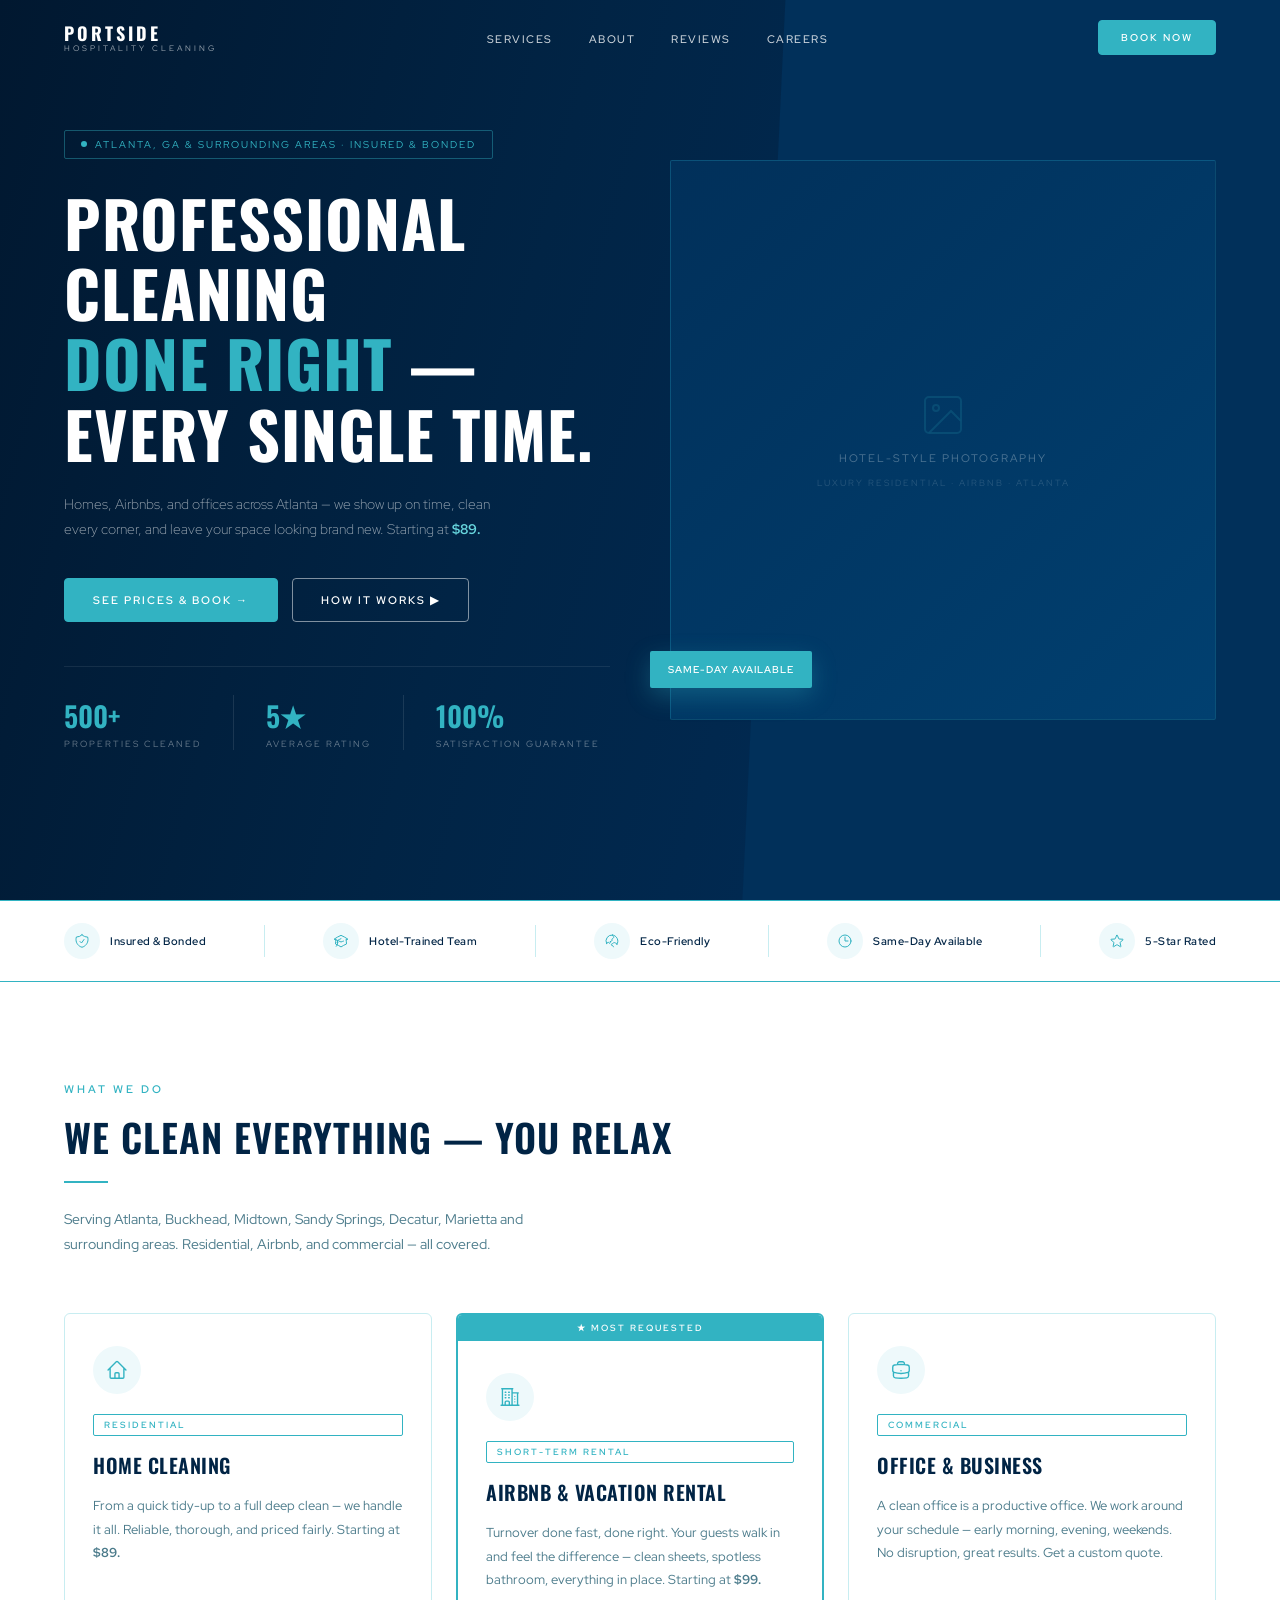
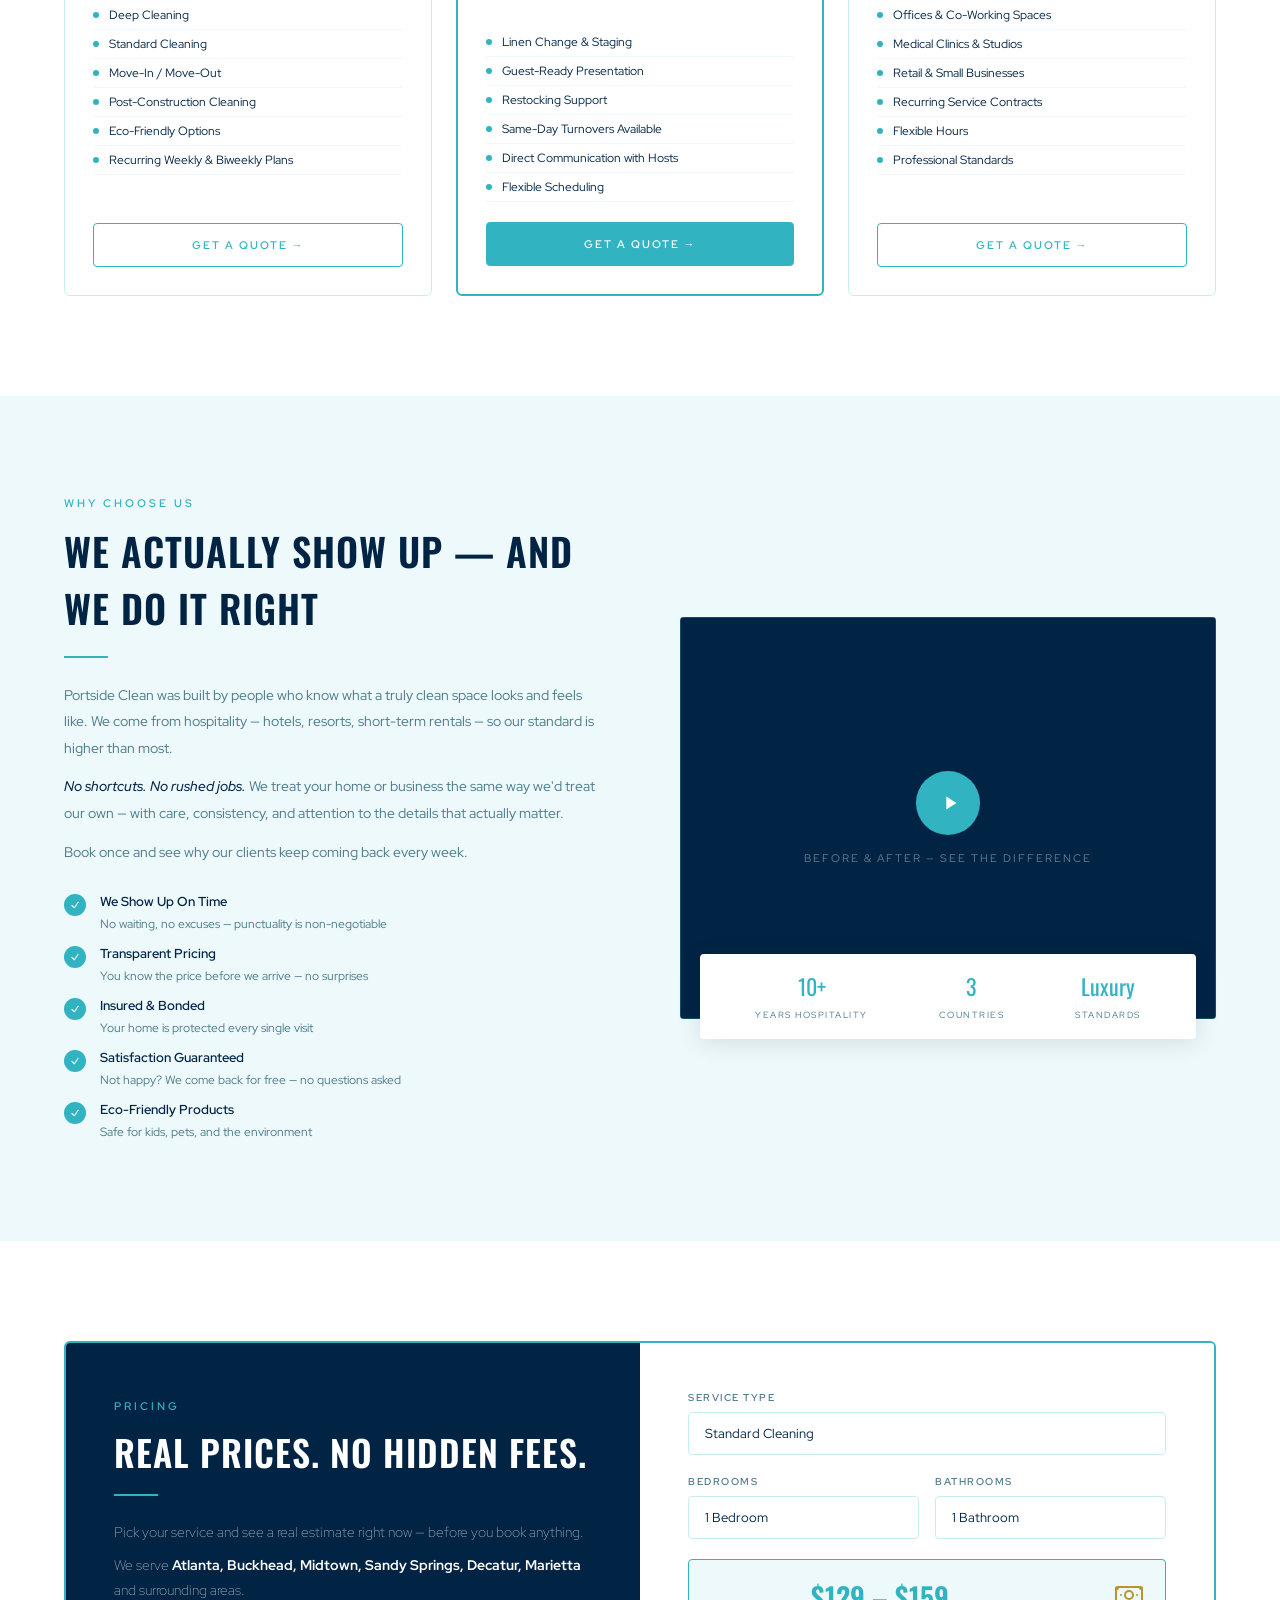
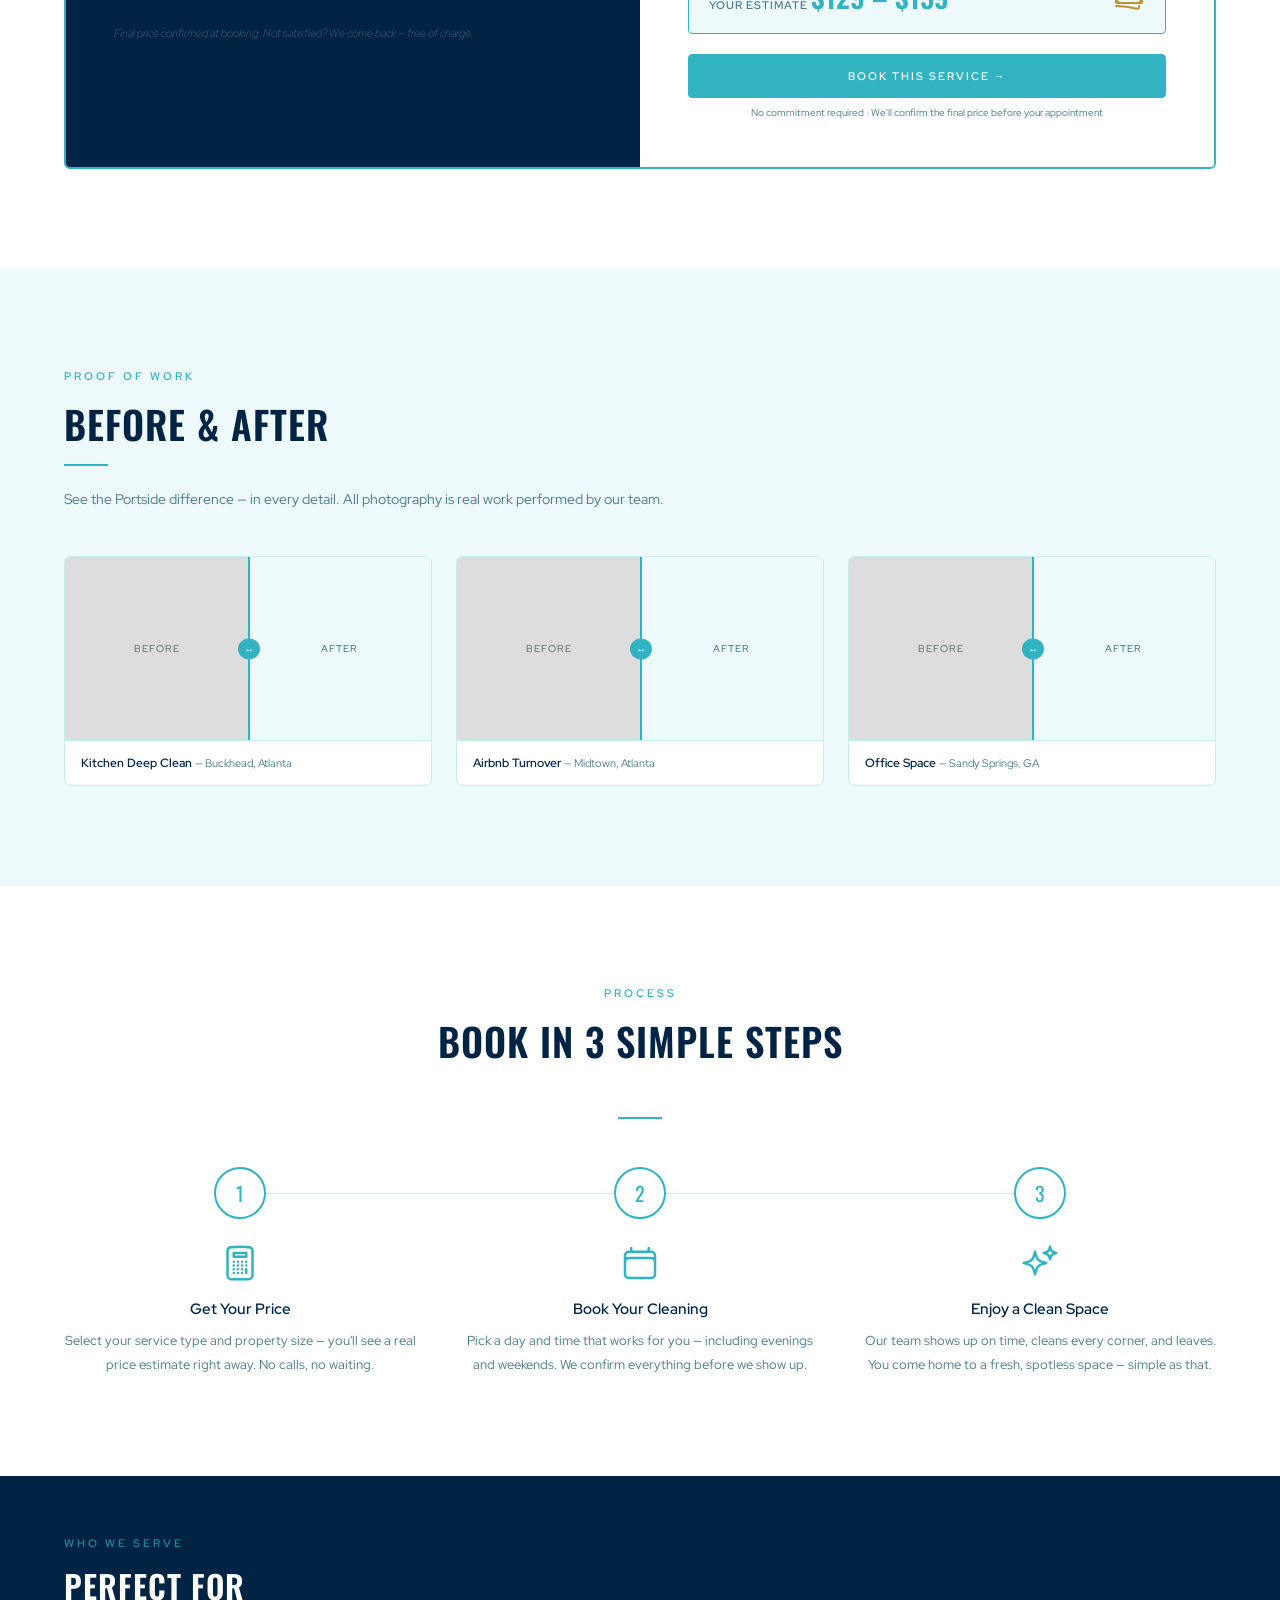
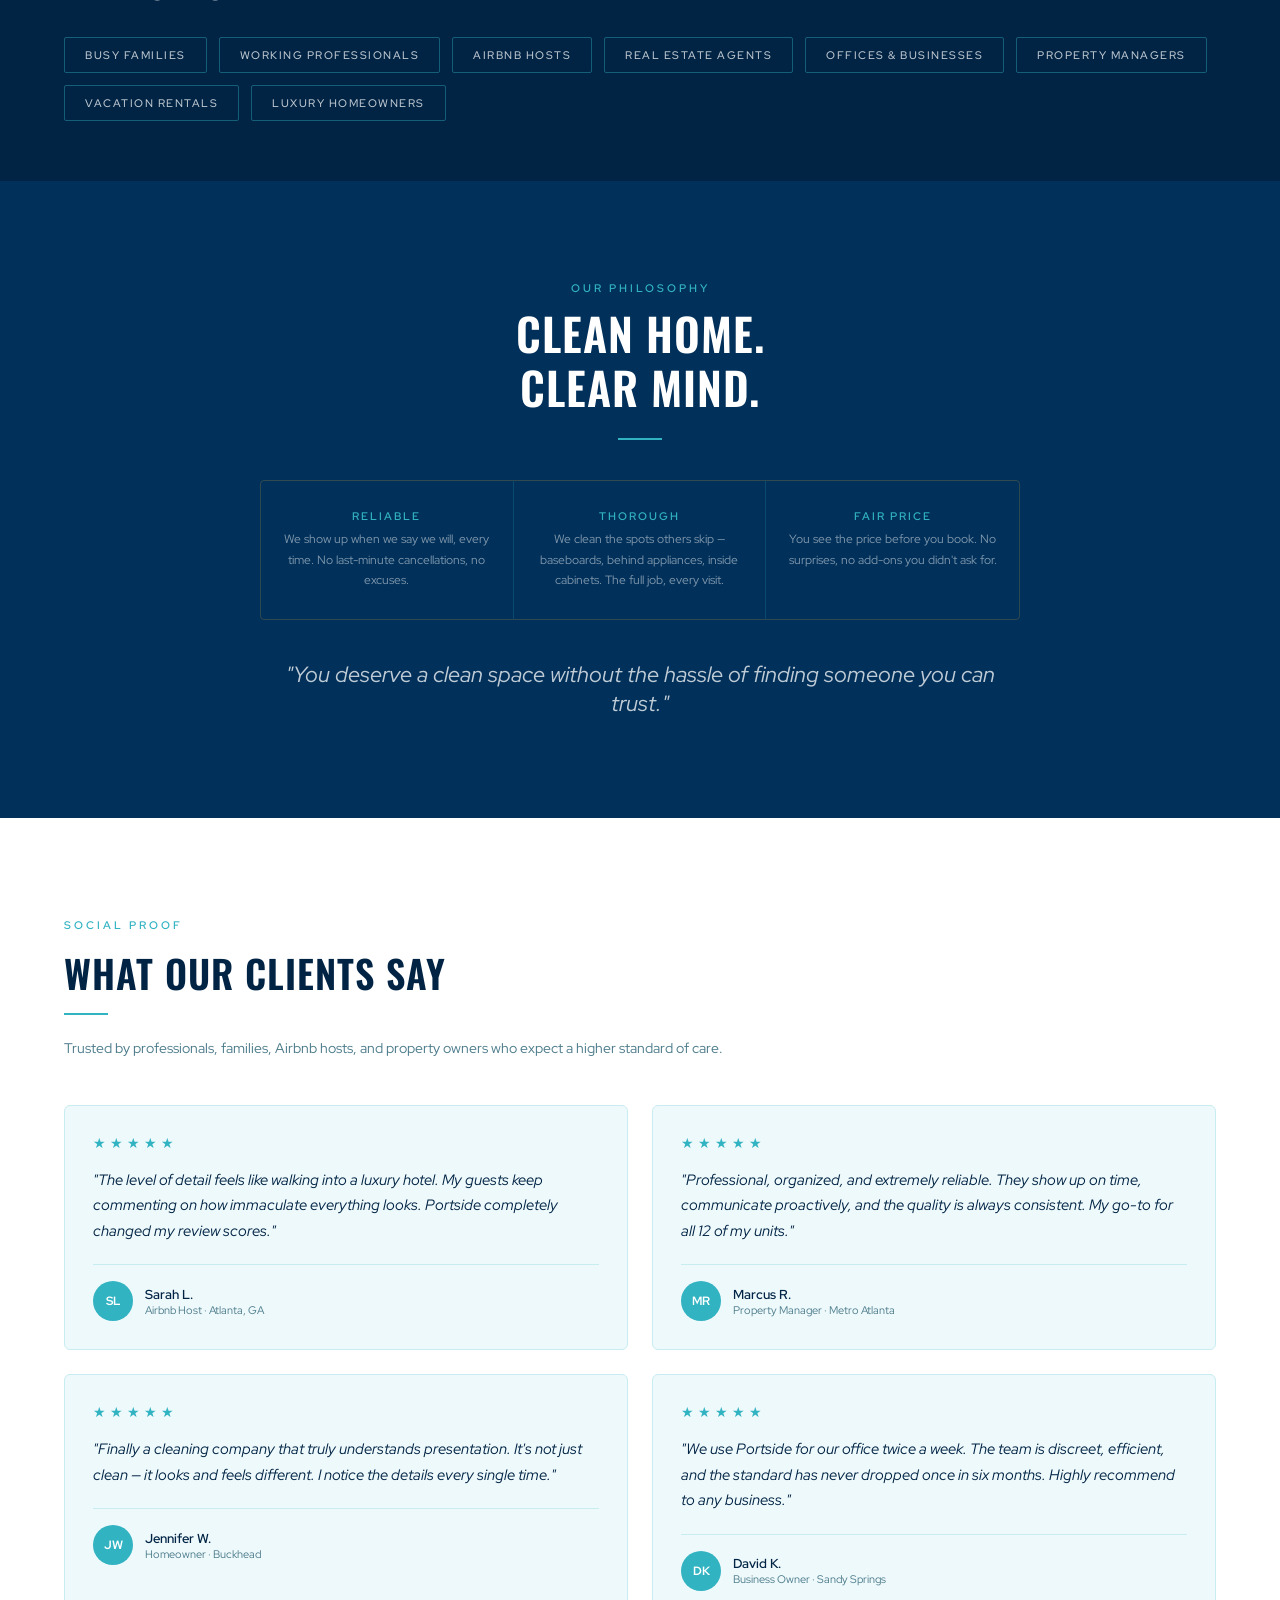
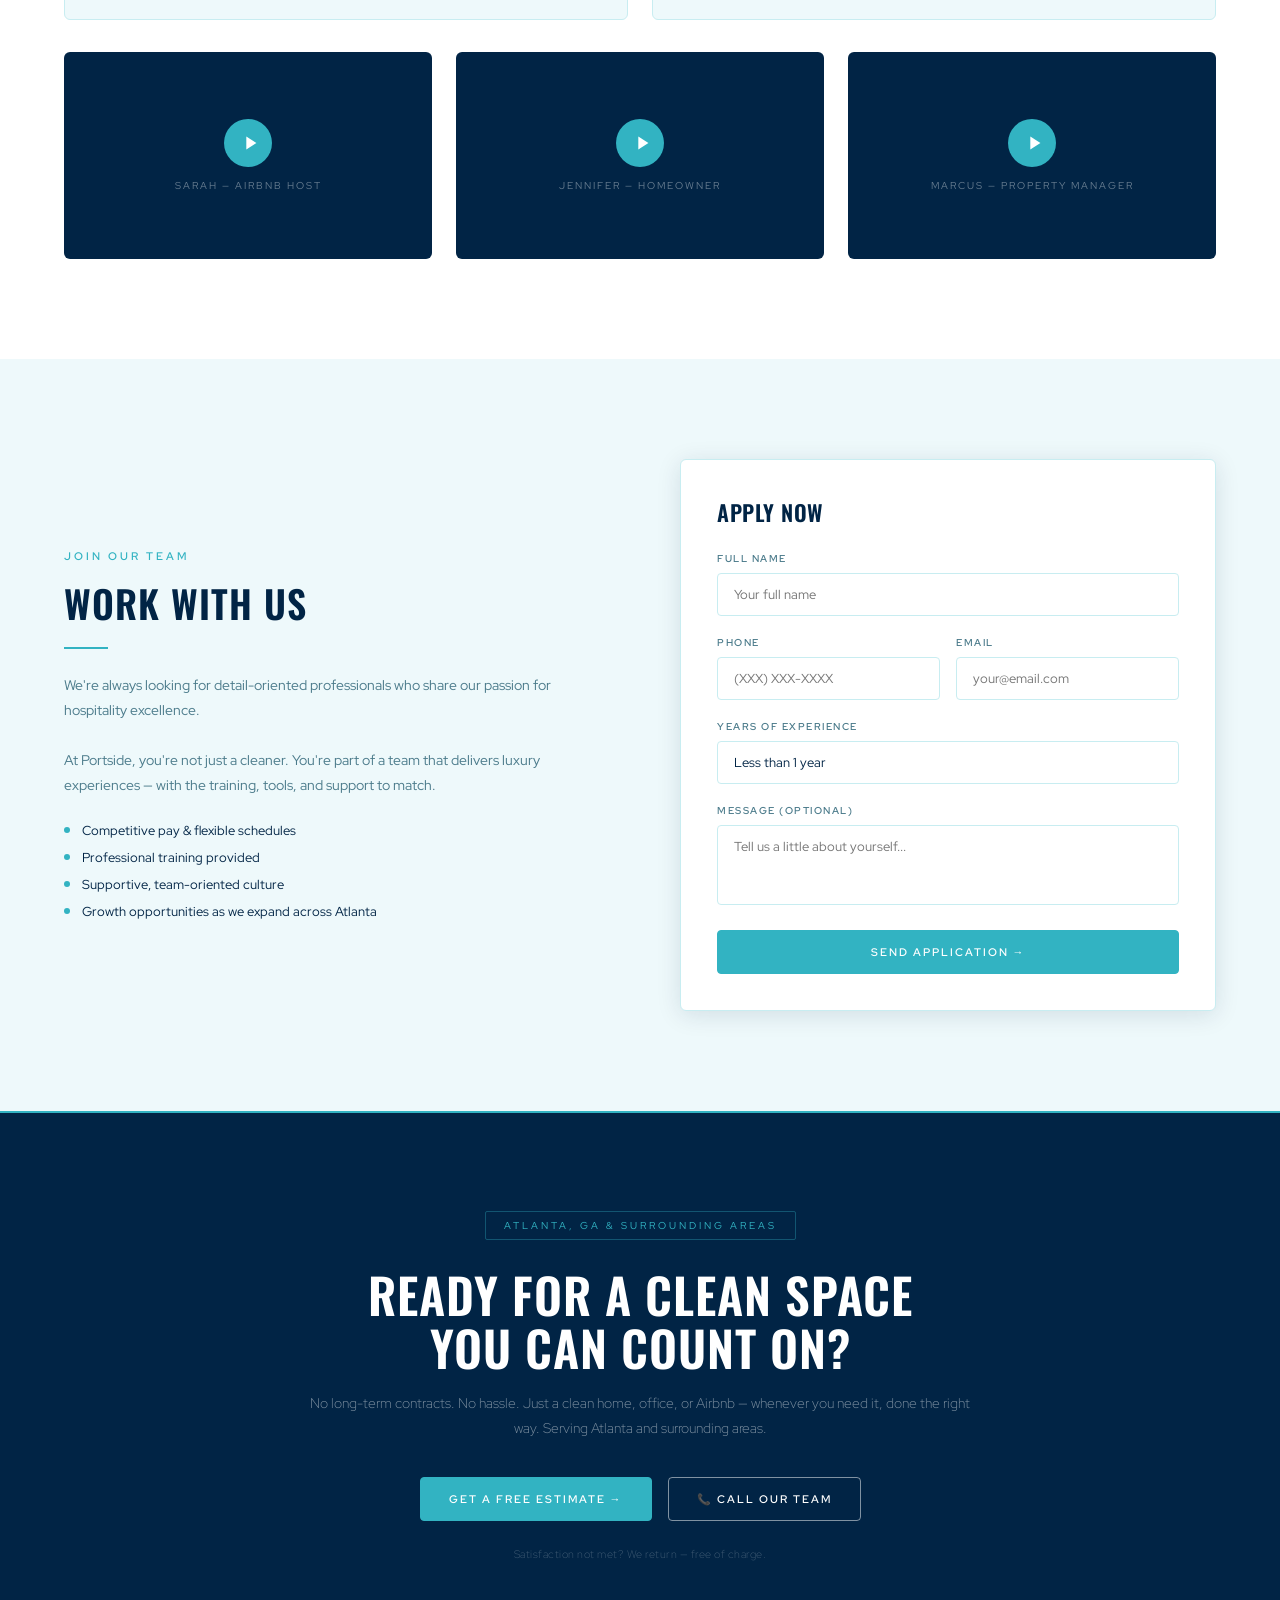
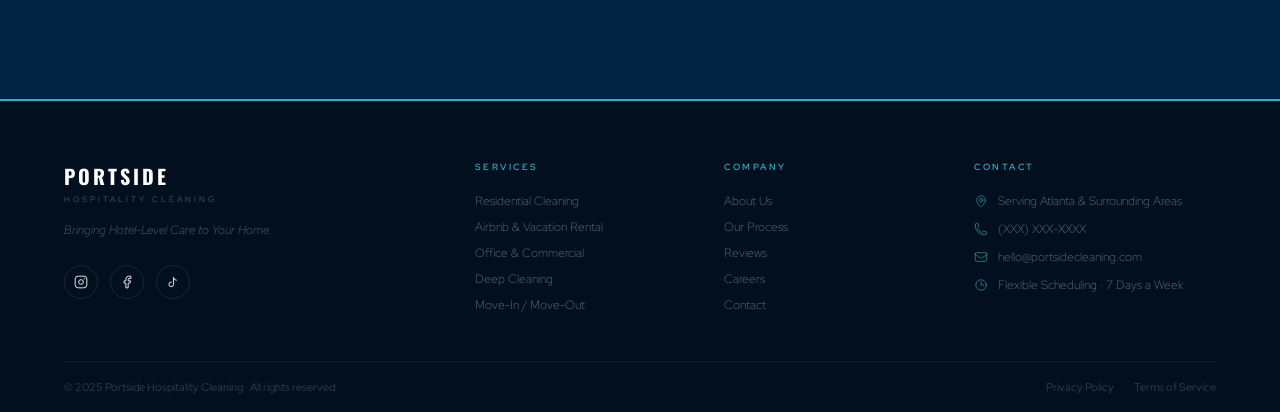
==== commit 210d50f0: "Rewrite copy: more direct, conversion-focused, pricing and service area upfront" ====
--- a/index.html
+++ b/index.html
@@ -3,8 +3,61 @@
 <head>
 <meta charset="UTF-8">
 <meta name="viewport" content="width=device-width, initial-scale=1.0">
-<title>Portside Hospitality Cleaning | Hotel-Level Cleaning in Atlanta, GA</title>
-<meta name="description" content="Experience luxury hospitality in your home. Portside offers residential, Airbnb & commercial cleaning in Atlanta with hotel-trained professionals. Get your instant quote today.">
+<title>Portside Clean | Professional Cleaning Services in Atlanta, GA</title>
+<meta name="description" content="Portside Clean offers residential, Airbnb, and commercial cleaning services in Atlanta, GA. Insured, bonded, and hotel-trained professionals. Book online today.">
+<link rel="canonical" href="https://portsideclean.com/">
+<!-- Open Graph -->
+<meta property="og:type" content="website">
+<meta property="og:url" content="https://portsideclean.com/">
+<meta property="og:title" content="Portside Clean | Professional Cleaning Services in Atlanta, GA">
+<meta property="og:description" content="Residential, Airbnb & commercial cleaning in Atlanta, GA. Insured, bonded, hotel-trained team. Same-day available. Book your free estimate today.">
+<meta property="og:image" content="https://portsideclean.com/images/hero-kitchen.jpg.png">
+<!-- Twitter Card -->
+<meta name="twitter:card" content="summary_large_image">
+<meta name="twitter:title" content="Portside Clean | Atlanta Cleaning Services">
+<meta name="twitter:description" content="Residential, Airbnb & commercial cleaning in Atlanta, GA. Book online today.">
+<meta name="twitter:image" content="https://portsideclean.com/images/hero-kitchen.jpg.png">
+<!-- Local Business Schema -->
+<script type="application/ld+json">
+{
+  "@context": "https://schema.org",
+  "@type": "LocalBusiness",
+  "name": "Portside Clean",
+  "description": "Professional residential, Airbnb, and commercial cleaning services in Atlanta, GA.",
+  "url": "https://portsideclean.com",
+  "logo": "https://portsideclean.com/images/hero-kitchen.jpg.png",
+  "image": "https://portsideclean.com/images/hero-kitchen.jpg.png",
+  "telephone": "+1-XXX-XXX-XXXX",
+  "email": "hello@portsidecleaning.com",
+  "address": {
+    "@type": "PostalAddress",
+    "addressLocality": "Atlanta",
+    "addressRegion": "GA",
+    "addressCountry": "US"
+  },
+  "geo": {
+    "@type": "GeoCoordinates",
+    "latitude": 33.749,
+    "longitude": -84.388
+  },
+  "openingHoursSpecification": {
+    "@type": "OpeningHoursSpecification",
+    "dayOfWeek": ["Monday","Tuesday","Wednesday","Thursday","Friday","Saturday","Sunday"],
+    "opens": "07:00",
+    "closes": "21:00"
+  },
+  "serviceArea": {
+    "@type": "GeoCircle",
+    "geoMidpoint": { "@type": "GeoCoordinates", "latitude": 33.749, "longitude": -84.388 },
+    "geoRadius": "50000"
+  },
+  "sameAs": [],
+  "priceRange": "$$"
+}
+</script>
+<!-- Google Tag Manager -->
+<script>(function(w,d,s,l,i){w[l]=w[l]||[];w[l].push({'gtm.start':new Date().getTime(),event:'gtm.js'});var f=d.getElementsByTagName(s)[0],j=d.createElement(s),dl=l!='dataLayer'?'&l='+l:'';j.async=true;j.src='https://www.googletagmanager.com/gtm.js?id='+i+dl;f.parentNode.insertBefore(j,f);})(window,document,'script','dataLayer','GTM-WGG8SQK8');</script>
+<!-- End Google Tag Manager -->
 <link rel="preconnect" href="https://fonts.googleapis.com">
 <link rel="preconnect" href="https://fonts.gstatic.com" crossorigin>
 <link href="https://fonts.googleapis.com/css2?family=Oswald:wght@400;500;600;700&family=Red+Hat+Display:ital,wght@0,300;0,400;0,500;0,600;1,400&display=swap" rel="stylesheet">
@@ -358,6 +411,9 @@
 </style>
 </head>
 <body>
+<!-- Google Tag Manager (noscript) -->
+<noscript><iframe src="https://www.googletagmanager.com/ns.html?id=GTM-WGG8SQK8" height="0" width="0" style="display:none;visibility:hidden"></iframe></noscript>
+<!-- End Google Tag Manager (noscript) -->
 
 <!-- ─── MOBILE MENU ─────────────────────────────────────────── -->
 <div class="mobile-menu" id="mobileMenu">
@@ -448,16 +504,16 @@
   <div class="container">
     <div class="hero-grid">
       <div class="hero-content fade-in">
-        <div class="hero-tag">Atlanta, GA · Insured &amp; Bonded</div>
+        <div class="hero-tag">Atlanta, GA &amp; Surrounding Areas · Insured &amp; Bonded</div>
         <h1 class="hero-title">
-          Experience the Standard of<br>
-          <em>Luxury Hospitality</em> —<br>
-          Inside Your Home.
+          Professional Cleaning<br>
+          <em>Done Right</em> —<br>
+          Every Single Time.
         </h1>
-        <p class="hero-body">At Portside Hospitality Cleaning, we bring the precision, presentation, and excellence of world-class hospitality into residential and commercial spaces across Atlanta and surrounding areas.</p>
+        <p class="hero-body">Homes, Airbnbs, and offices across Atlanta — we show up on time, clean every corner, and leave your space looking brand new. Starting at <strong style="color:var(--gold-light)">$89.</strong></p>
         <div class="hero-ctas">
-          <a href="#quote" class="btn btn-primary">Get Instant Quote →</a>
-          <a href="#why" class="btn btn-outline">Watch Our Work ▶</a>
+          <a href="#quote" class="btn btn-primary">See Prices &amp; Book →</a>
+          <a href="#why" class="btn btn-outline">How It Works ▶</a>
         </div>
         <div class="hero-metrics">
           <div class="metric">
@@ -535,9 +591,9 @@
   <div class="container">
     <div class="section-header fade-in">
       <span class="section-label">What We Do</span>
-      <h2>Our Services</h2>
+      <h2>We Clean Everything — You Relax</h2>
       <div class="section-divider"></div>
-      <p class="subtitle">Precision-driven cleaning for every space — delivered with the consistency of a luxury hotel operation.</p>
+      <p class="subtitle">Serving Atlanta, Buckhead, Midtown, Sandy Springs, Decatur, Marietta and surrounding areas. Residential, Airbnb, and commercial — all covered.</p>
     </div>
     <div class="services-grid">
 
@@ -548,7 +604,7 @@
           </div>
           <span class="service-tag">Residential</span>
           <h3>Home Cleaning</h3>
-          <p>Your home deserves more than a quick sweep. We bring hotel-grade attention to detail to every room, every surface, every visit.</p>
+          <p>From a quick tidy-up to a full deep clean — we handle it all. Reliable, thorough, and priced fairly. Starting at <strong>$89.</strong></p>
         </div>
         <ul class="service-features">
           <li>Deep Cleaning</li>
@@ -571,7 +627,7 @@
           </div>
           <span class="service-tag">Short-Term Rental</span>
           <h3>Airbnb &amp; Vacation Rental</h3>
-          <p>Fast turnovers. Five-star presentation. Every single time. Keep your guests happy and your ratings high.</p>
+          <p>Turnover done fast, done right. Your guests walk in and feel the difference — clean sheets, spotless bathroom, everything in place. Starting at <strong>$99.</strong></p>
         </div>
         <ul class="service-features">
           <li>Linen Change &amp; Staging</li>
@@ -593,7 +649,7 @@
           </div>
           <span class="service-tag">Commercial</span>
           <h3>Office &amp; Business</h3>
-          <p>Your workspace reflects your brand. We help businesses maintain clean, healthy, professional environments that make a lasting impression.</p>
+          <p>A clean office is a productive office. We work around your schedule — early morning, evening, weekends. No disruption, great results. Get a custom quote.</p>
         </div>
         <ul class="service-features">
           <li>Offices &amp; Co-Working Spaces</li>
@@ -617,32 +673,32 @@
   <div class="container">
     <div class="why-grid">
       <div class="why-content fade-in">
-        <span class="section-label">Our Difference</span>
-        <h2>Hospitality Is In Our DNA</h2>
+        <span class="section-label">Why Choose Us</span>
+        <h2>We Actually Show Up — and We Do It Right</h2>
         <div class="section-divider"></div>
-        <p class="why-body">Portside was built by professionals with years of experience in international hospitality, luxury hotels, and cruise lines.</p>
-        <p class="why-body"><strong>We didn't just decide to start a cleaning company.</strong> We transferred a decade of operational excellence, presentation standards, and guest-experience culture into residential and commercial cleaning.</p>
-        <p class="why-body">That means your property is not just cleaned — it is cared for like a luxury hospitality environment.</p>
+        <p class="why-body">Portside Clean was built by people who know what a truly clean space looks and feels like. We come from hospitality — hotels, resorts, short-term rentals — so our standard is higher than most.</p>
+        <p class="why-body"><strong>No shortcuts. No rushed jobs.</strong> We treat your home or business the same way we'd treat our own — with care, consistency, and attention to the details that actually matter.</p>
+        <p class="why-body">Book once and see why our clients keep coming back every week.</p>
         <div class="why-features">
           <div class="why-feature">
             <div class="why-check"><svg fill="none" stroke-width="2.5" viewBox="0 0 24 24"><path stroke-linecap="round" stroke-linejoin="round" d="M4.5 12.75l6 6 9-13.5"/></svg></div>
-            <div class="why-feature-text"><strong>Attention to Detail</strong><span>Trained to notice what others overlook</span></div>
+            <div class="why-feature-text"><strong>We Show Up On Time</strong><span>No waiting, no excuses — punctuality is non-negotiable</span></div>
           </div>
           <div class="why-feature">
             <div class="why-check"><svg fill="none" stroke-width="2.5" viewBox="0 0 24 24"><path stroke-linecap="round" stroke-linejoin="round" d="M4.5 12.75l6 6 9-13.5"/></svg></div>
-            <div class="why-feature-text"><strong>Hotel Presentation Standards</strong><span>Not just clean — visually perfect</span></div>
+            <div class="why-feature-text"><strong>Transparent Pricing</strong><span>You know the price before we arrive — no surprises</span></div>
           </div>
           <div class="why-feature">
             <div class="why-check"><svg fill="none" stroke-width="2.5" viewBox="0 0 24 24"><path stroke-linecap="round" stroke-linejoin="round" d="M4.5 12.75l6 6 9-13.5"/></svg></div>
-            <div class="why-feature-text"><strong>Guest Experience Mindset</strong><span>We think about how it feels, not just how it looks</span></div>
+            <div class="why-feature-text"><strong>Insured &amp; Bonded</strong><span>Your home is protected every single visit</span></div>
           </div>
           <div class="why-feature">
             <div class="why-check"><svg fill="none" stroke-width="2.5" viewBox="0 0 24 24"><path stroke-linecap="round" stroke-linejoin="round" d="M4.5 12.75l6 6 9-13.5"/></svg></div>
-            <div class="why-feature-text"><strong>Operational Consistency</strong><span>Same quality, every single visit</span></div>
+            <div class="why-feature-text"><strong>Satisfaction Guaranteed</strong><span>Not happy? We come back for free — no questions asked</span></div>
           </div>
           <div class="why-feature">
             <div class="why-check"><svg fill="none" stroke-width="2.5" viewBox="0 0 24 24"><path stroke-linecap="round" stroke-linejoin="round" d="M4.5 12.75l6 6 9-13.5"/></svg></div>
-            <div class="why-feature-text"><strong>Discretion &amp; Professionalism</strong><span>Your home treated with care and respect</span></div>
+            <div class="why-feature-text"><strong>Eco-Friendly Products</strong><span>Safe for kids, pets, and the environment</span></div>
           </div>
         </div>
       </div>
@@ -670,11 +726,11 @@
       <div class="quote-grid">
         <div class="quote-left">
           <span class="section-label">Pricing</span>
-          <h2>Get Your Instant Estimate</h2>
+          <h2>Real Prices. No Hidden Fees.</h2>
           <div class="section-divider"></div>
-          <p>No phone calls. No waiting. No surprises.</p>
-          <p>Tell us about your space and get a real price estimate in seconds — before you commit to anything.</p>
-          <p class="note">Final price confirmed at booking. No hidden fees. Satisfaction guaranteed or we come back — free.</p>
+          <p>Pick your service and see a real estimate right now — before you book anything.</p>
+          <p>We serve <strong style="color:#fff">Atlanta, Buckhead, Midtown, Sandy Springs, Decatur, Marietta</strong> and surrounding areas.</p>
+          <p class="note">Final price confirmed at booking. Not satisfied? We come back — free of charge.</p>
         </div>
         <div class="quote-right">
           <div class="form-group">
@@ -764,7 +820,7 @@
   <div class="container">
     <div class="fade-in" style="text-align:center;margin-bottom:0">
       <span class="section-label">Process</span>
-      <h2>Simple. Seamless. Premium.</h2>
+      <h2>Book in 3 Simple Steps</h2>
       <div class="section-divider" style="margin:12px auto 48px"></div>
     </div>
     <div class="process-grid">
@@ -773,24 +829,24 @@
         <div class="step-icon">
           <svg fill="none" viewBox="0 0 24 24"><path stroke-linecap="round" stroke-linejoin="round" stroke-width="1.5" d="M15.75 15.75V18m-7.5-6.75h.008v.008H8.25v-.008Zm0 2.25h.008v.008H8.25V13.5Zm0 2.25h.008v.008H8.25v-.008Zm0 2.25h.008v.008H8.25V18Zm2.498-6.75h.007v.008h-.007v-.008Zm0 2.25h.007v.008h-.007V13.5Zm0 2.25h.007v.008h-.007v-.008Zm0 2.25h.007v.008h-.007V18Zm2.504-6.75h.008v.008h-.008v-.008Zm0 2.25h.008v.008h-.008V13.5Zm0 2.25h.008v.008h-.008v-.008Zm0 2.25h.008v.008h-.008V18Zm2.498-6.75h.008v.008h-.008v-.008Zm0 2.25h.008v.008h-.008V13.5ZM8.25 6h7.5v2.25h-7.5V6ZM12 2.25c-1.892 0-3.758.11-5.593.322C5.307 2.7 4.5 3.638 4.5 4.757V19.5a2.25 2.25 0 0 0 2.25 2.25h10.5a2.25 2.25 0 0 0 2.25-2.25V4.757c0-1.119-.806-2.057-1.907-2.185A48.507 48.507 0 0 0 12 2.25Z"/></svg>
         </div>
-        <h3>Request Your Quote</h3>
-        <p>Tell us about your property and cleaning needs. Our online estimator gives you a real price range instantly — no commitment required.</p>
+        <h3>Get Your Price</h3>
+        <p>Select your service type and property size — you'll see a real price estimate right away. No calls, no waiting.</p>
       </div>
       <div class="process-step fade-in">
         <div class="step-num"><span>2</span></div>
         <div class="step-icon">
           <svg fill="none" viewBox="0 0 24 24"><path stroke-linecap="round" stroke-linejoin="round" stroke-width="1.5" d="M6.75 3v2.25M17.25 3v2.25M3 18.75V7.5a2.25 2.25 0 0 1 2.25-2.25h13.5A2.25 2.25 0 0 1 21 7.5v11.25m-18 0A2.25 2.25 0 0 0 5.25 21h13.5A2.25 2.25 0 0 0 21 18.75m-18 0v-7.5A2.25 2.25 0 0 1 5.25 9h13.5A2.25 2.25 0 0 1 21 11.25v7.5"/></svg>
         </div>
-        <h3>Schedule Your Service</h3>
-        <p>Choose a convenient day and time. We offer flexible slots including evenings and weekends. You'll receive a confirmation with all the details.</p>
+        <h3>Book Your Cleaning</h3>
+        <p>Pick a day and time that works for you — including evenings and weekends. We confirm everything before we show up.</p>
       </div>
       <div class="process-step fade-in">
         <div class="step-num"><span>3</span></div>
         <div class="step-icon">
           <svg fill="none" viewBox="0 0 24 24"><path stroke-linecap="round" stroke-linejoin="round" stroke-width="1.5" d="M9.813 15.904 9 18.75l-.813-2.846a4.5 4.5 0 0 0-3.09-3.09L2.25 12l2.846-.813a4.5 4.5 0 0 0 3.09-3.09L9 5.25l.813 2.846a4.5 4.5 0 0 0 3.09 3.09L15.75 12l-2.846.813a4.5 4.5 0 0 0-3.09 3.09ZM18.259 8.715 18 9.75l-.259-1.035a3.375 3.375 0 0 0-2.455-2.456L14.25 6l1.036-.259a3.375 3.375 0 0 0 2.455-2.456L18 2.25l.259 1.035a3.375 3.375 0 0 0 2.456 2.456L21.75 6l-1.035.259a3.375 3.375 0 0 0-2.456 2.456Z"/></svg>
         </div>
-        <h3>Relax &amp; Enjoy</h3>
-        <p>Our professionally trained team arrives on time, equipped, and ready. You simply enjoy the results — and the feeling of a luxury space.</p>
+        <h3>Enjoy a Clean Space</h3>
+        <p>Our team shows up on time, cleans every corner, and leaves. You come home to a fresh, spotless space — simple as that.</p>
       </div>
     </div>
   </div>
@@ -821,23 +877,23 @@
   <div class="container">
     <div class="brand-inner fade-in">
       <span class="section-label" style="text-align:center;display:block">Our Philosophy</span>
-      <h2>More Than Cleaning.<br>A Hospitality Experience.</h2>
+      <h2>Clean Home.<br>Clear Mind.</h2>
       <div class="section-divider" style="margin:16px auto 32px"></div>
       <div class="brand-cols">
         <div class="brand-col">
-          <span class="brand-col-title">Experience</span>
-          <p class="brand-col-text">We think about how it feels to walk into your space — the scent, the visual order, the comfort.</p>
+          <span class="brand-col-title">Reliable</span>
+          <p class="brand-col-text">We show up when we say we will, every time. No last-minute cancellations, no excuses.</p>
         </div>
         <div class="brand-col">
-          <span class="brand-col-title">Presentation</span>
-          <p class="brand-col-text">Folded towels, aligned cushions, spotless surfaces. Every detail is intentional.</p>
+          <span class="brand-col-title">Thorough</span>
+          <p class="brand-col-text">We clean the spots others skip — baseboards, behind appliances, inside cabinets. The full job, every visit.</p>
         </div>
         <div class="brand-col">
-          <span class="brand-col-title">Consistency</span>
-          <p class="brand-col-text">The same standard, every visit. Because reliability is the foundation of trust.</p>
-        </div>
-      </div>
-      <p class="brand-quote"><strong>"Your property is not just cleaned. It is cared for."</strong></p>
+          <span class="brand-col-title">Fair Price</span>
+          <p class="brand-col-text">You see the price before you book. No surprises, no add-ons you didn't ask for.</p>
+        </div>
+      </div>
+      <p class="brand-quote"><strong>"You deserve a clean space without the hassle of finding someone you can trust."</strong></p>
     </div>
   </div>
 </section>
@@ -961,8 +1017,8 @@
   <div class="container">
     <div class="cta-inner fade-in">
       <span class="cta-tag">Atlanta, GA &amp; Surrounding Areas</span>
-      <h2>Ready to Experience<br>Hotel-Level Cleaning?</h2>
-      <p>Let Portside Hospitality Cleaning transform your space with professionalism, care, and hospitality excellence. No contracts required. Satisfaction guaranteed.</p>
+      <h2>Ready for a Clean Space<br>You Can Count On?</h2>
+      <p>No long-term contracts. No hassle. Just a clean home, office, or Airbnb — whenever you need it, done the right way. Serving Atlanta and surrounding areas.</p>
       <div class="cta-buttons">
         <a href="#quote" class="btn btn-primary">Get a Free Estimate →</a>
         <a href="tel:+1XXXXXXXXXX" class="btn btn-outline">📞 Call Our Team</a>
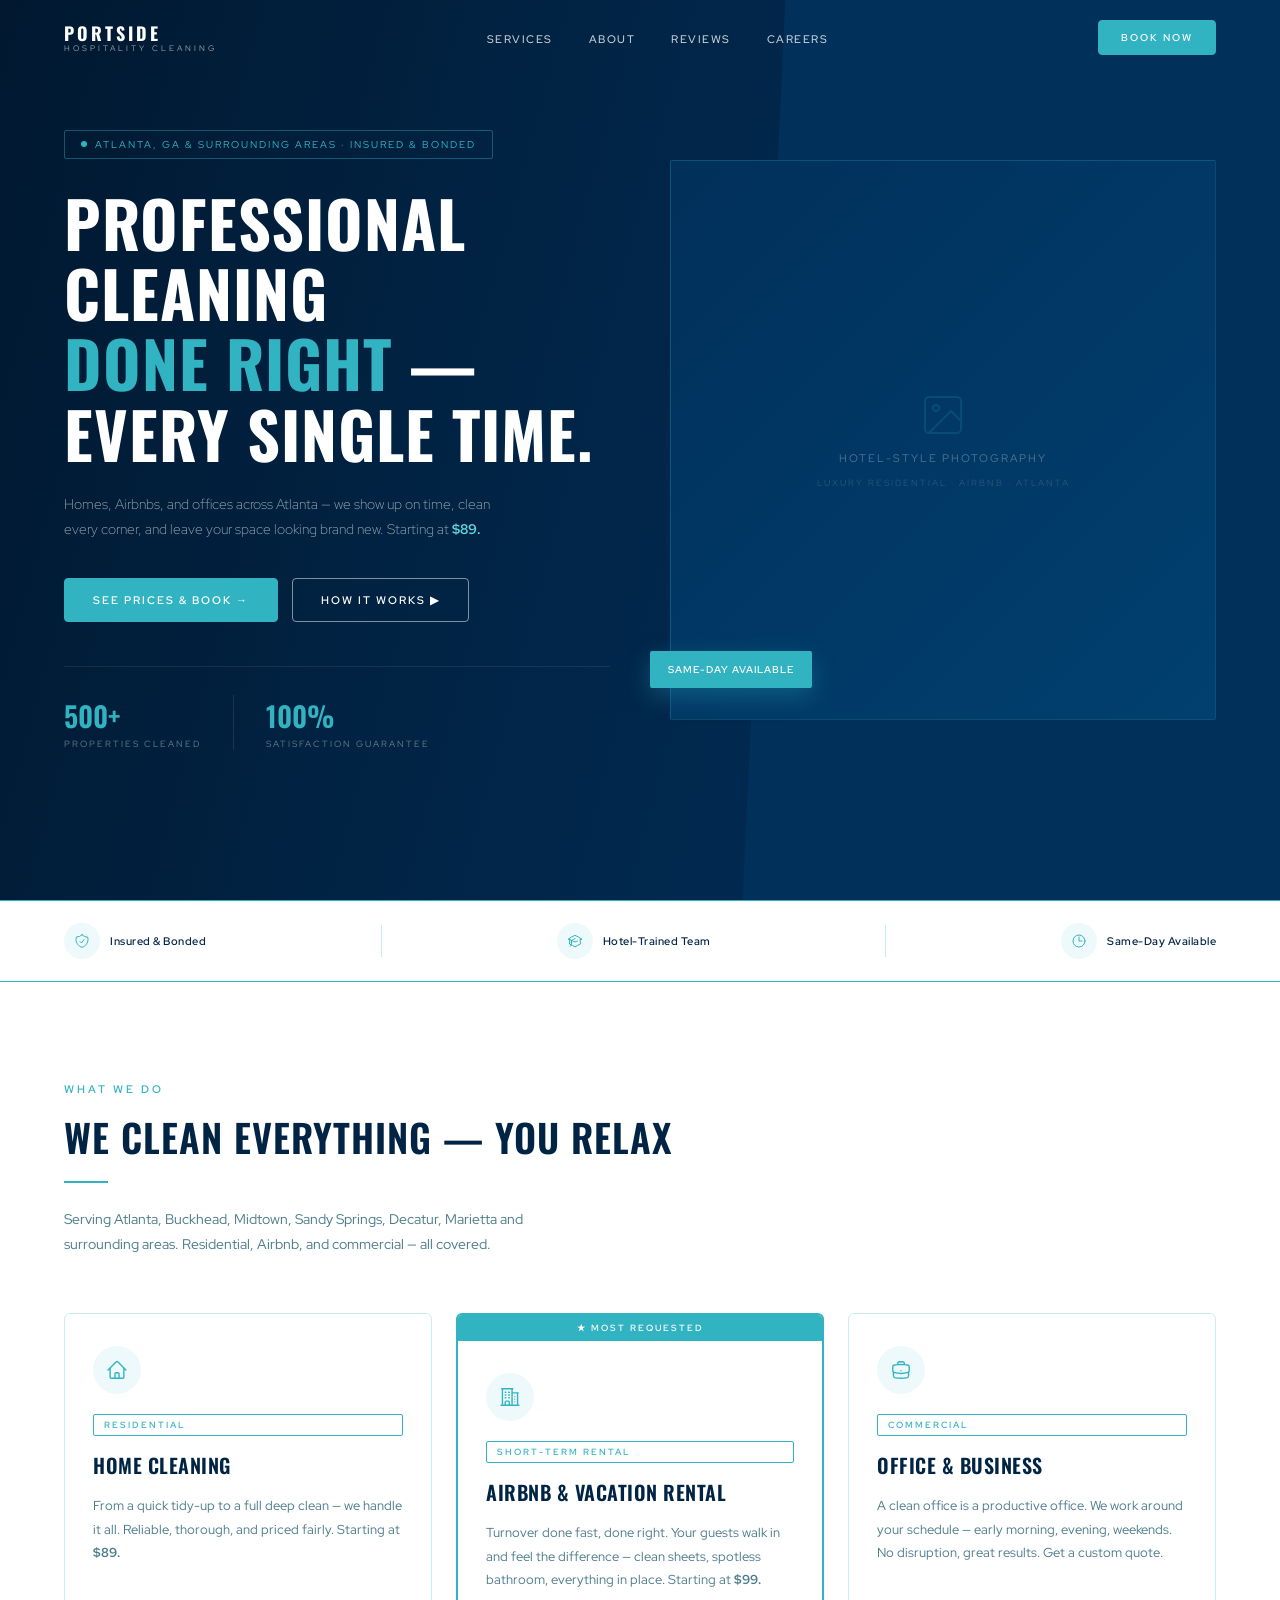
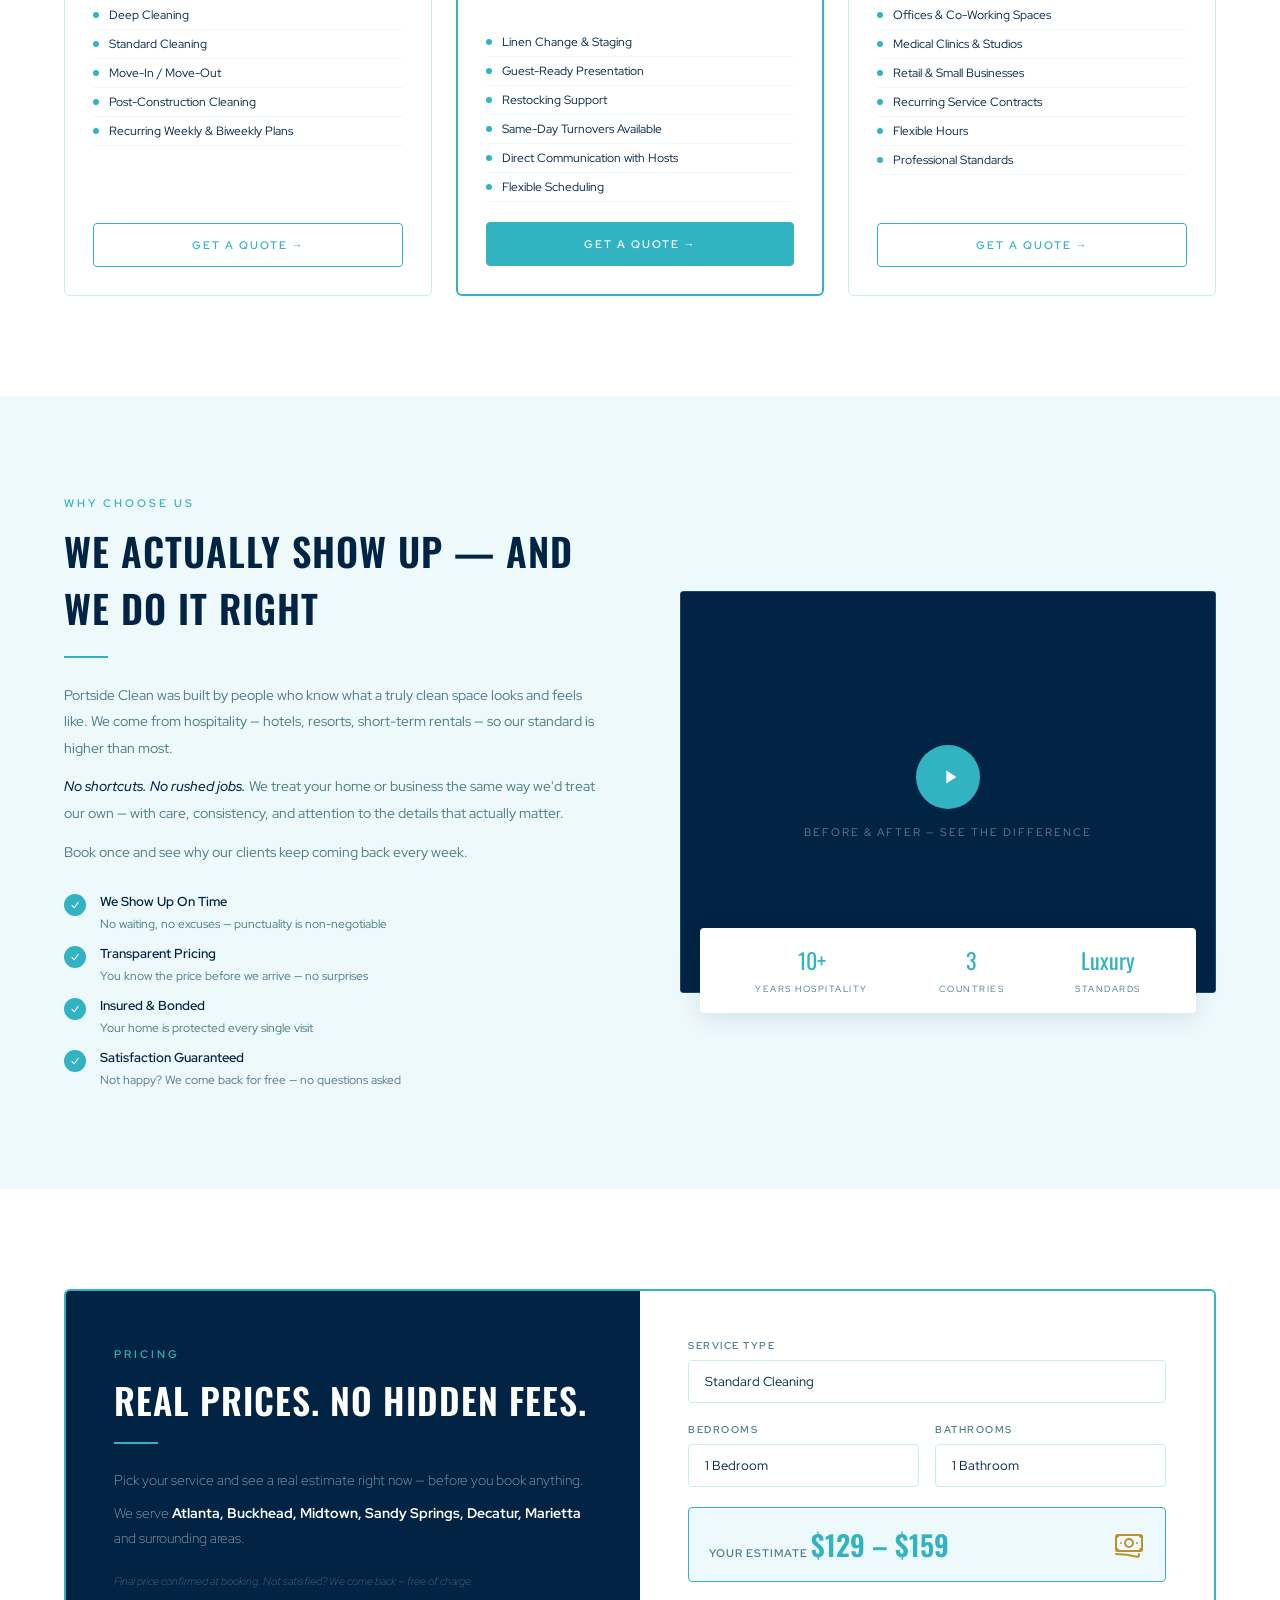
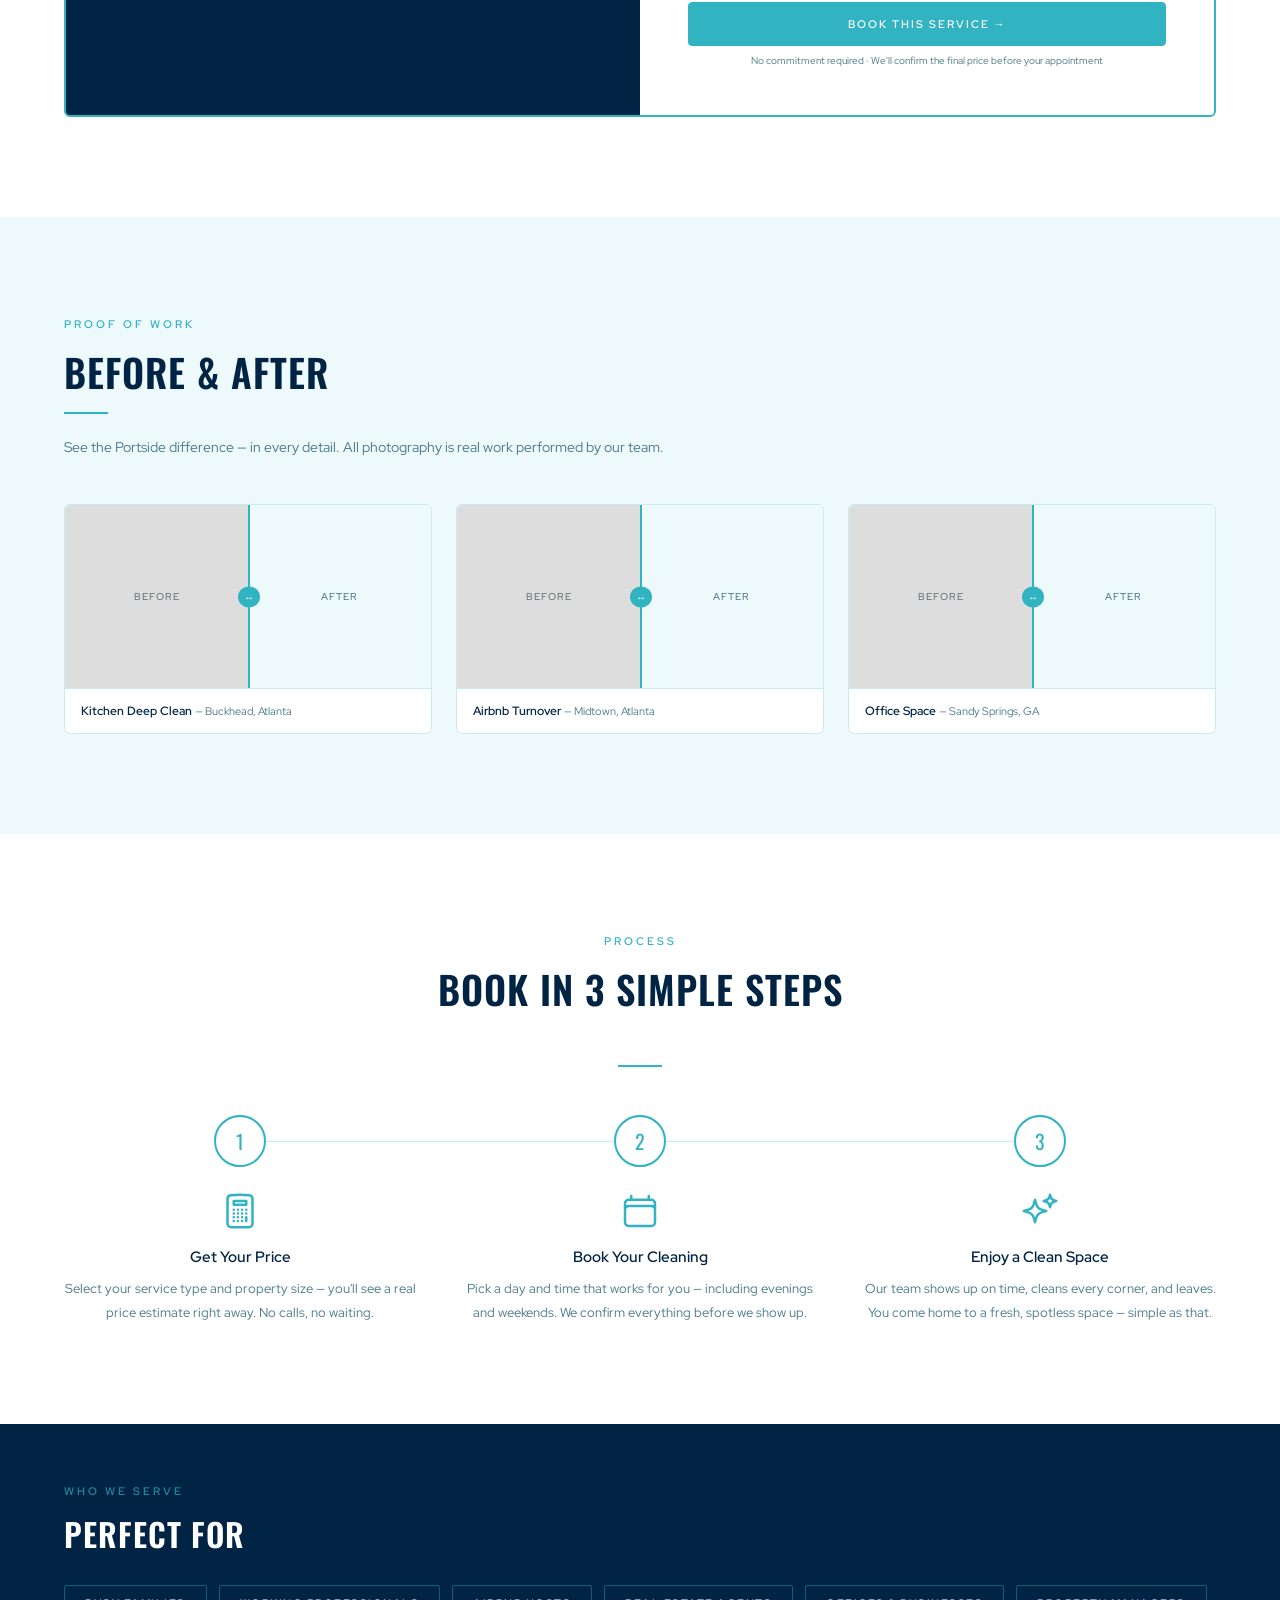
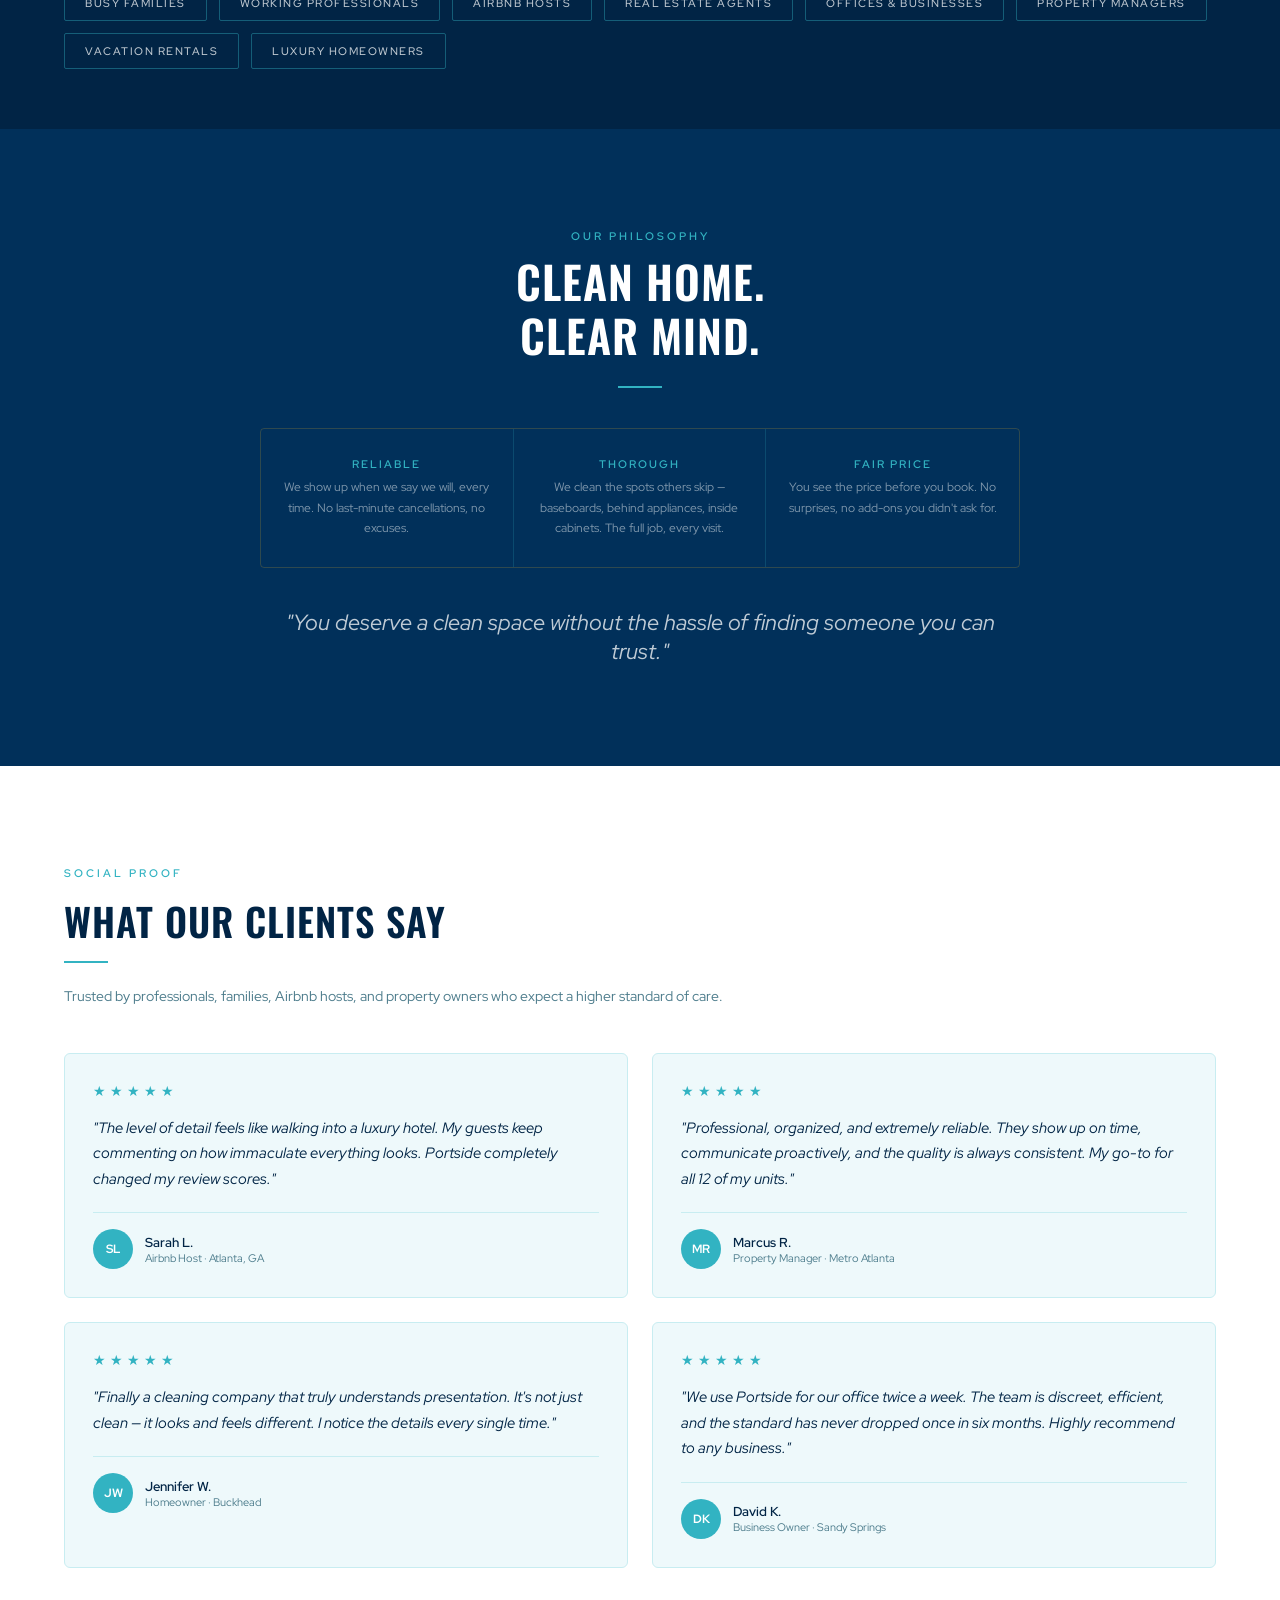
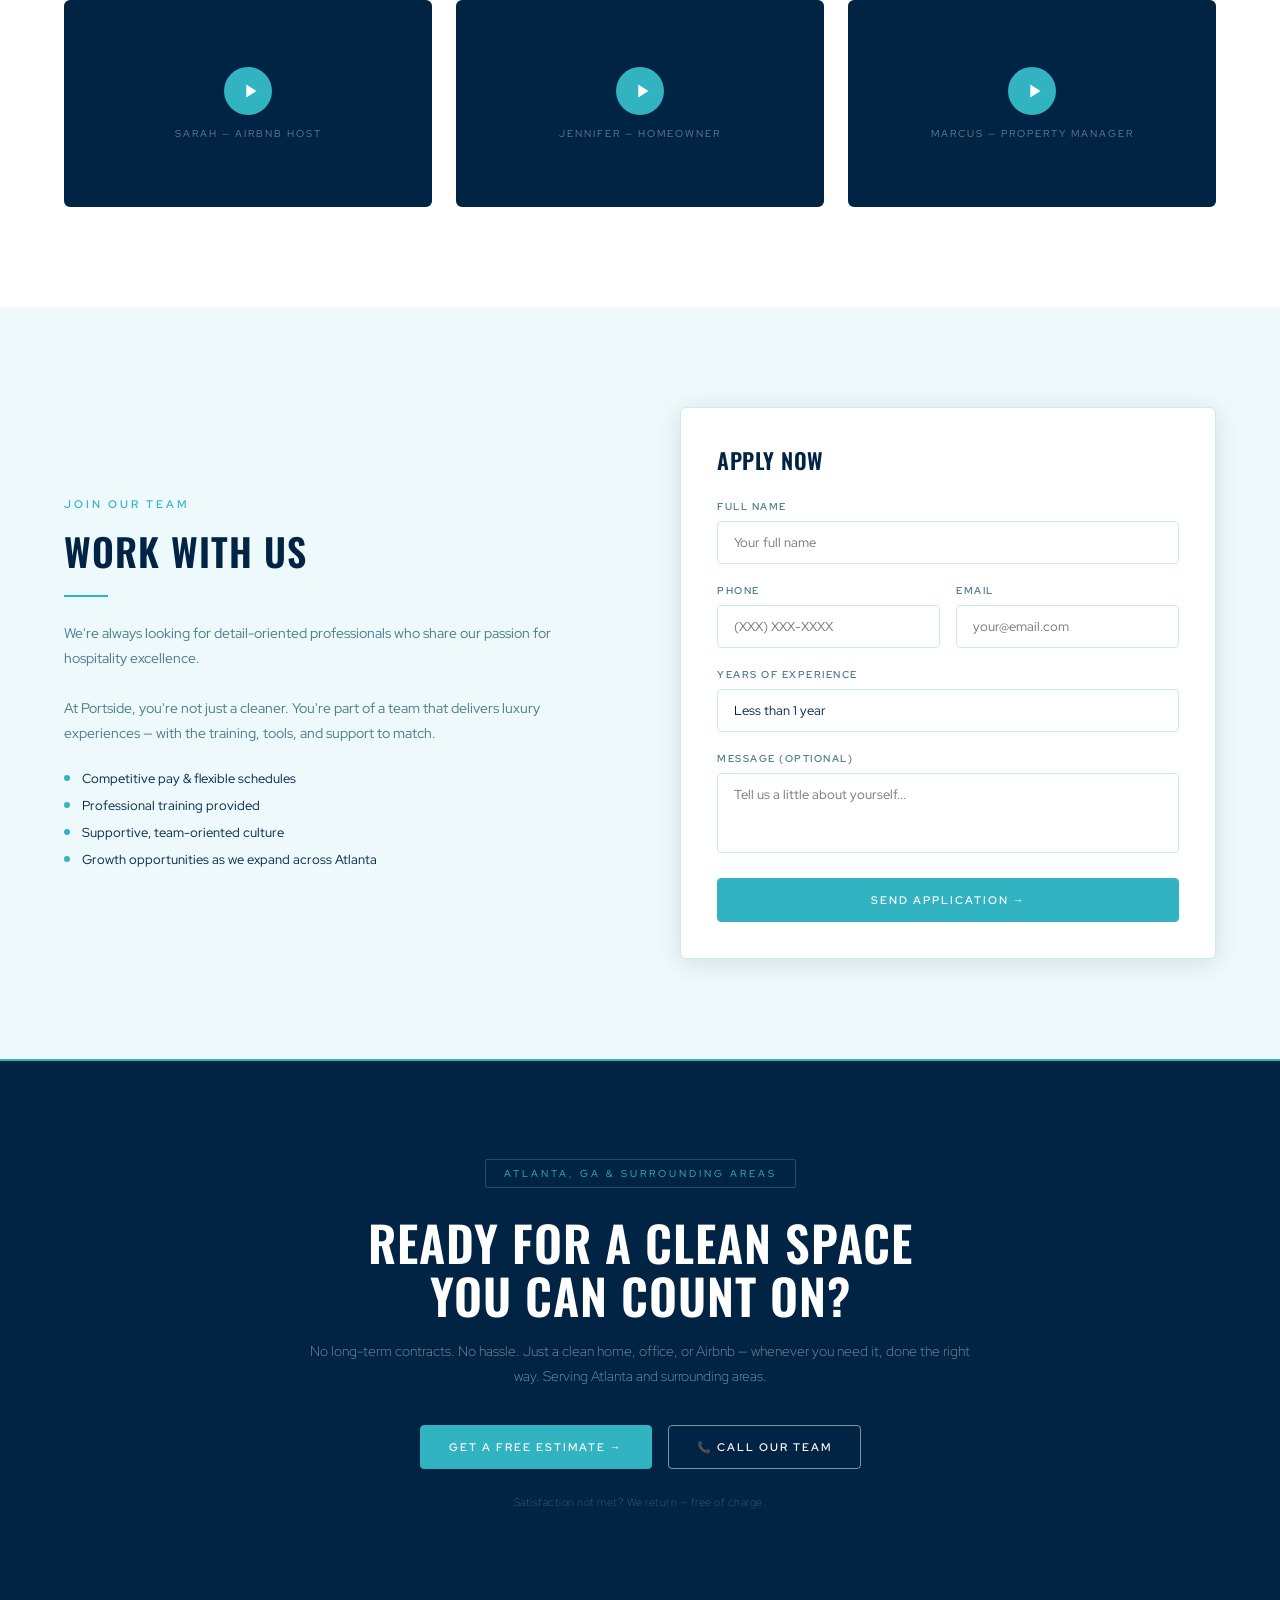
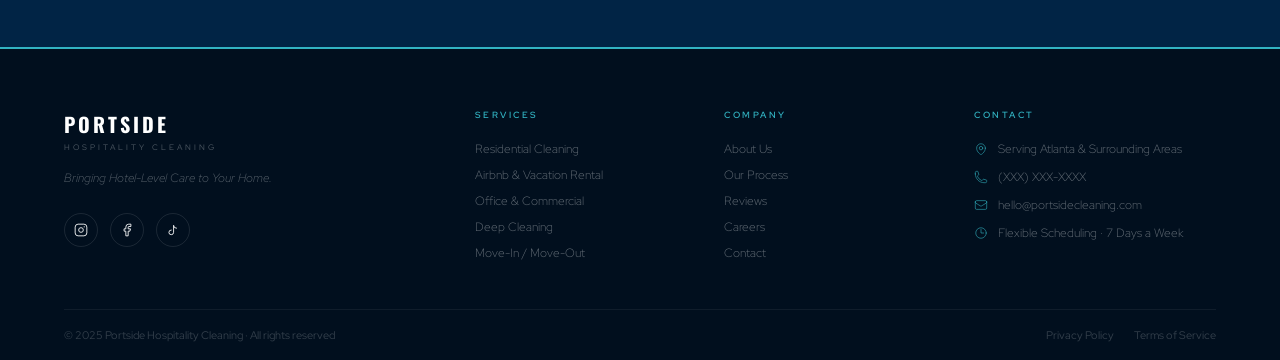
==== commit f27223e9: "Remove 5-star rating and eco-friendly references" ====
--- a/index.html
+++ b/index.html
@@ -521,10 +521,6 @@
             <span class="metric-label">Properties Cleaned</span>
           </div>
           <div class="metric">
-            <span class="metric-num">5★</span>
-            <span class="metric-label">Average Rating</span>
-          </div>
-          <div class="metric">
             <span class="metric-num">100%</span>
             <span class="metric-label">Satisfaction Guarantee</span>
           </div>
@@ -564,23 +560,9 @@
       <div class="trust-sep"></div>
       <div class="trust-item">
         <div class="trust-icon">
-          <svg fill="none" stroke-width="1.5" viewBox="0 0 24 24"><path stroke-linecap="round" stroke-linejoin="round" d="M12.75 3.03v.568c0 .334.148.65.405.864l1.068.89c.442.369.535 1.01.216 1.49l-.51.766a2.25 2.25 0 0 1-1.161.886l-.143.048a1.107 1.107 0 0 0-.57 1.664c.369.555.169 1.307-.427 1.605L9 13.125l.423 1.059a.956.956 0 0 1-1.652.928l-.679-.906a1.125 1.125 0 0 0-1.906.172L4.5 15.75l-.612.153M12.75 3.031a9 9 0 0 0-8.862 12.872M12.75 3.031a9 9 0 0 1 6.69 14.036m0 0-.177-.529A2.249 2.249 0 0 0 17.128 15H16.5l-.324-.324a1.453 1.453 0 0 0-2.328.377l-.036.073a1.586 1.586 0 0 1-.982.816l-.99.282c-.55.157-.894.702-.8 1.267l.073.438c.08.474.49.821.97.821.846 0 1.598.542 1.865 1.345l.215.643"/></svg>
-        </div>
-        <span class="trust-text">Eco-Friendly</span>
-      </div>
-      <div class="trust-sep"></div>
-      <div class="trust-item">
-        <div class="trust-icon">
           <svg fill="none" stroke-width="1.5" viewBox="0 0 24 24"><path stroke-linecap="round" stroke-linejoin="round" d="M12 6v6h4.5m4.5 0a9 9 0 1 1-18 0 9 9 0 0 1 18 0Z"/></svg>
         </div>
         <span class="trust-text">Same-Day Available</span>
-      </div>
-      <div class="trust-sep"></div>
-      <div class="trust-item">
-        <div class="trust-icon">
-          <svg fill="none" stroke-width="1.5" viewBox="0 0 24 24"><path stroke-linecap="round" stroke-linejoin="round" d="M11.48 3.499a.562.562 0 0 1 1.04 0l2.125 5.111a.563.563 0 0 0 .475.345l5.518.442c.499.04.701.663.321.988l-4.204 3.602a.563.563 0 0 0-.182.557l1.285 5.385a.562.562 0 0 1-.84.61l-4.725-2.885a.562.562 0 0 0-.586 0L6.982 20.54a.562.562 0 0 1-.84-.61l1.285-5.386a.562.562 0 0 0-.182-.557l-4.204-3.602a.562.562 0 0 1 .321-.988l5.518-.442a.563.563 0 0 0 .475-.345L11.48 3.5Z"/></svg>
-        </div>
-        <span class="trust-text">5-Star Rated</span>
       </div>
     </div>
   </div>
@@ -611,7 +593,6 @@
           <li>Standard Cleaning</li>
           <li>Move-In / Move-Out</li>
           <li>Post-Construction Cleaning</li>
-          <li>Eco-Friendly Options</li>
           <li>Recurring Weekly &amp; Biweekly Plans</li>
         </ul>
         <div class="service-footer">
@@ -695,10 +676,6 @@
           <div class="why-feature">
             <div class="why-check"><svg fill="none" stroke-width="2.5" viewBox="0 0 24 24"><path stroke-linecap="round" stroke-linejoin="round" d="M4.5 12.75l6 6 9-13.5"/></svg></div>
             <div class="why-feature-text"><strong>Satisfaction Guaranteed</strong><span>Not happy? We come back for free — no questions asked</span></div>
-          </div>
-          <div class="why-feature">
-            <div class="why-check"><svg fill="none" stroke-width="2.5" viewBox="0 0 24 24"><path stroke-linecap="round" stroke-linejoin="round" d="M4.5 12.75l6 6 9-13.5"/></svg></div>
-            <div class="why-feature-text"><strong>Eco-Friendly Products</strong><span>Safe for kids, pets, and the environment</span></div>
           </div>
         </div>
       </div>
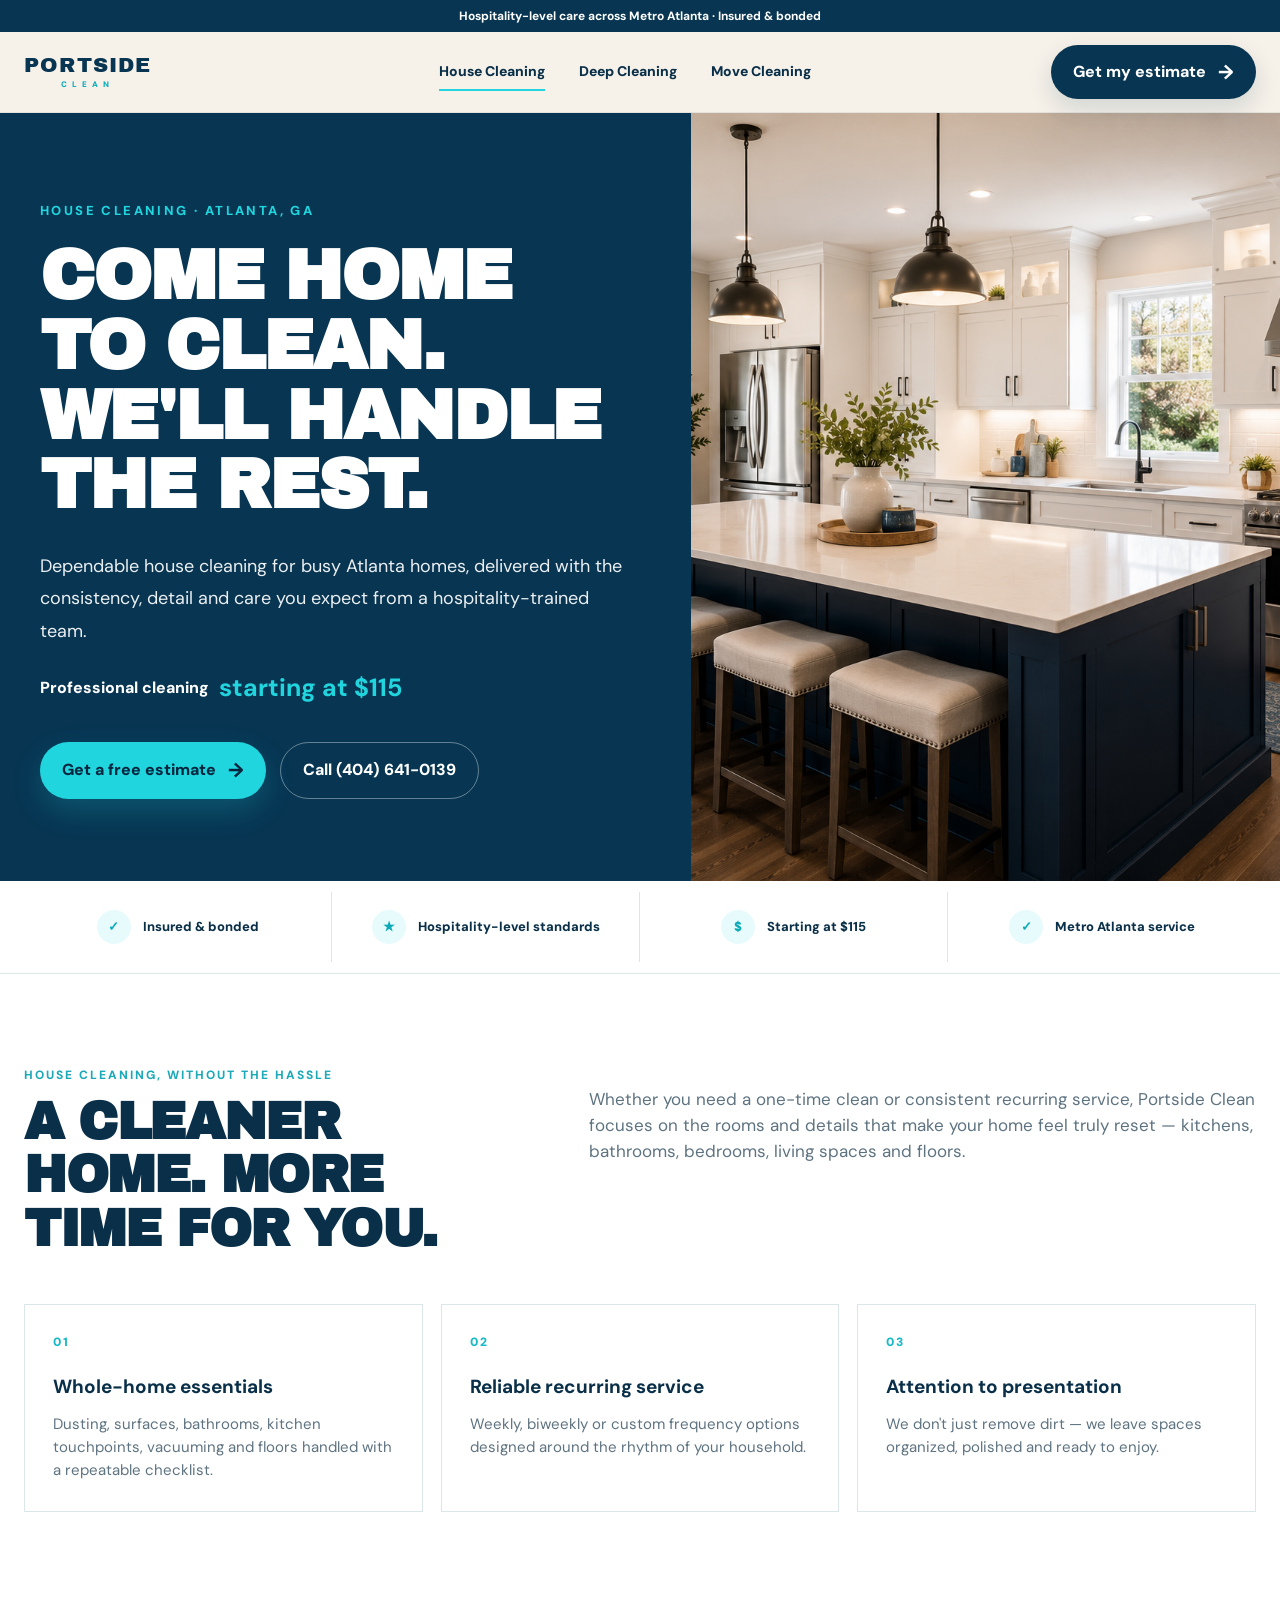
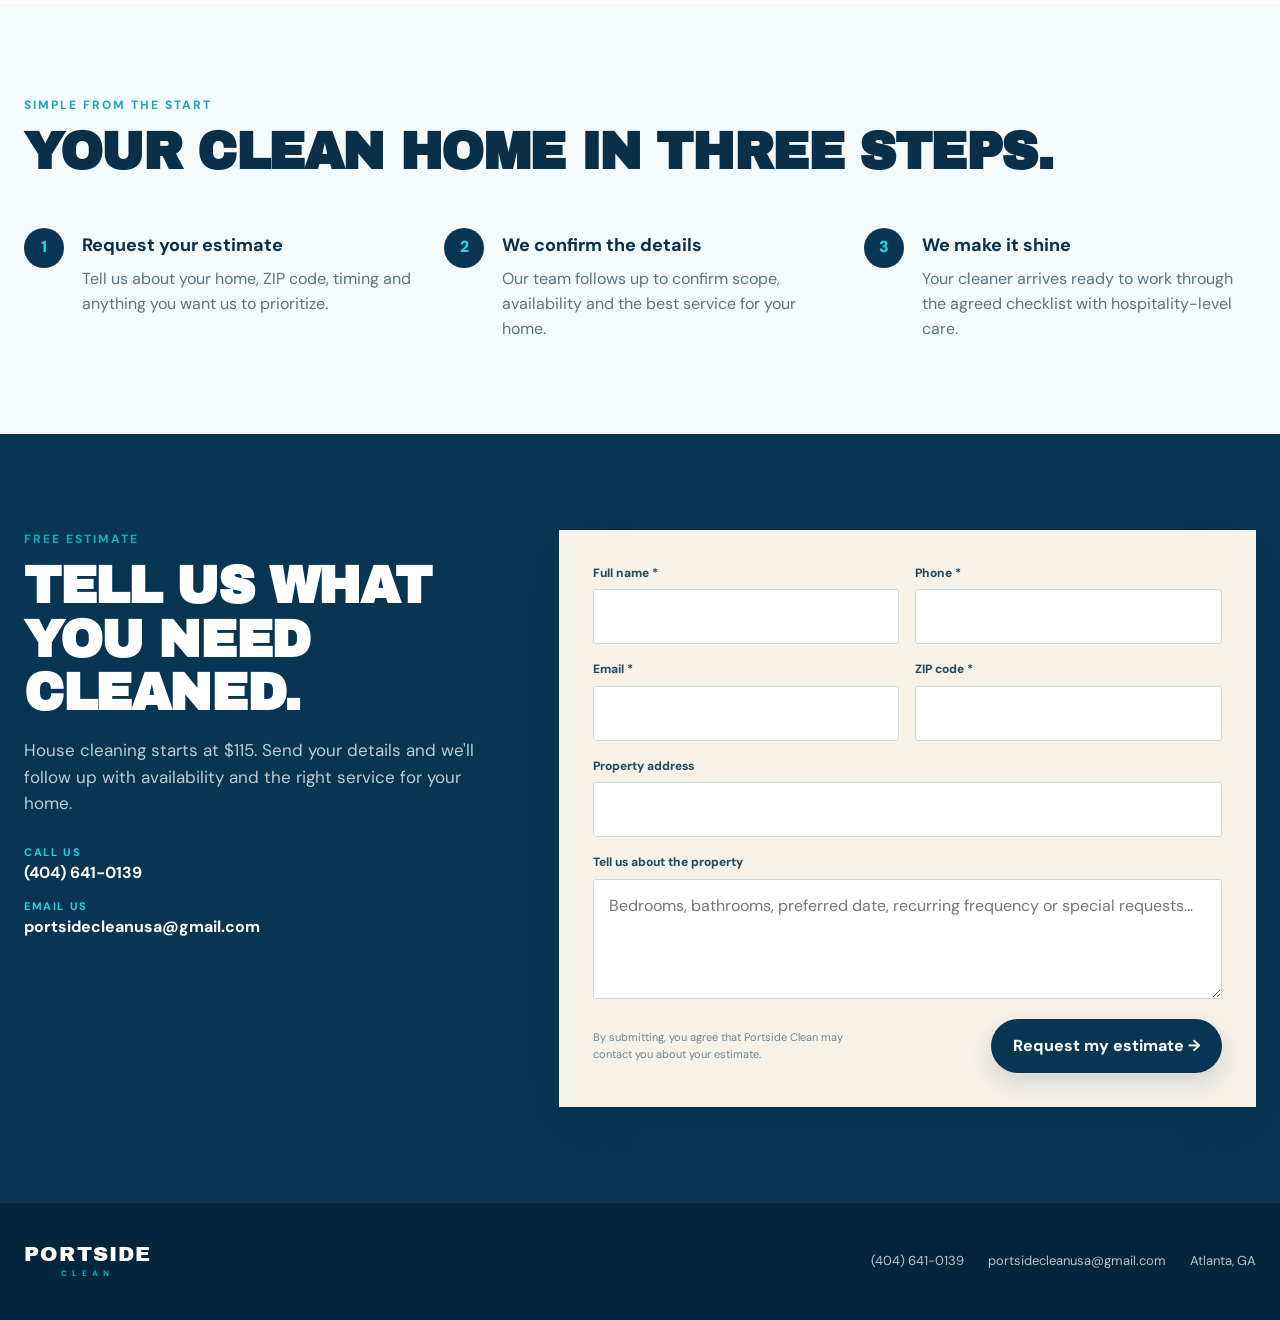
==== commit 9e4f8b14: "Make new House Cleaning experience the site entry" ====
--- a/index.html
+++ b/index.html
@@ -1,1170 +1,121 @@
-<!DOCTYPE html>
+<!doctype html>
 <html lang="en">
 <head>
-<meta charset="UTF-8">
-<meta name="viewport" content="width=device-width, initial-scale=1.0">
-<title>Portside Clean | Professional Cleaning Services in Atlanta, GA</title>
-<meta name="description" content="Portside Clean offers residential, Airbnb, and commercial cleaning services in Atlanta, GA. Insured, bonded, and hotel-trained professionals. Book online today.">
-<link rel="canonical" href="https://portsideclean.com/">
-<!-- Open Graph -->
-<meta property="og:type" content="website">
-<meta property="og:url" content="https://portsideclean.com/">
-<meta property="og:title" content="Portside Clean | Professional Cleaning Services in Atlanta, GA">
-<meta property="og:description" content="Residential, Airbnb & commercial cleaning in Atlanta, GA. Insured, bonded, hotel-trained team. Same-day available. Book your free estimate today.">
-<meta property="og:image" content="https://portsideclean.com/images/hero-kitchen.jpg.png">
-<!-- Twitter Card -->
-<meta name="twitter:card" content="summary_large_image">
-<meta name="twitter:title" content="Portside Clean | Atlanta Cleaning Services">
-<meta name="twitter:description" content="Residential, Airbnb & commercial cleaning in Atlanta, GA. Book online today.">
-<meta name="twitter:image" content="https://portsideclean.com/images/hero-kitchen.jpg.png">
-<!-- Local Business Schema -->
-<script type="application/ld+json">
-{
-  "@context": "https://schema.org",
-  "@type": "LocalBusiness",
-  "name": "Portside Clean",
-  "description": "Professional residential, Airbnb, and commercial cleaning services in Atlanta, GA.",
-  "url": "https://portsideclean.com",
-  "logo": "https://portsideclean.com/images/hero-kitchen.jpg.png",
-  "image": "https://portsideclean.com/images/hero-kitchen.jpg.png",
-  "telephone": "+1-XXX-XXX-XXXX",
-  "email": "hello@portsidecleaning.com",
-  "address": {
-    "@type": "PostalAddress",
-    "addressLocality": "Atlanta",
-    "addressRegion": "GA",
-    "addressCountry": "US"
-  },
-  "geo": {
-    "@type": "GeoCoordinates",
-    "latitude": 33.749,
-    "longitude": -84.388
-  },
-  "openingHoursSpecification": {
-    "@type": "OpeningHoursSpecification",
-    "dayOfWeek": ["Monday","Tuesday","Wednesday","Thursday","Friday","Saturday","Sunday"],
-    "opens": "07:00",
-    "closes": "21:00"
-  },
-  "serviceArea": {
-    "@type": "GeoCircle",
-    "geoMidpoint": { "@type": "GeoCoordinates", "latitude": 33.749, "longitude": -84.388 },
-    "geoRadius": "50000"
-  },
-  "sameAs": [],
-  "priceRange": "$$"
-}
-</script>
-<!-- Google Tag Manager -->
-<script>(function(w,d,s,l,i){w[l]=w[l]||[];w[l].push({'gtm.start':new Date().getTime(),event:'gtm.js'});var f=d.getElementsByTagName(s)[0],j=d.createElement(s),dl=l!='dataLayer'?'&l='+l:'';j.async=true;j.src='https://www.googletagmanager.com/gtm.js?id='+i+dl;f.parentNode.insertBefore(j,f);})(window,document,'script','dataLayer','GTM-WGG8SQK8');</script>
-<!-- End Google Tag Manager -->
-<link rel="preconnect" href="https://fonts.googleapis.com">
-<link rel="preconnect" href="https://fonts.gstatic.com" crossorigin>
-<link href="https://fonts.googleapis.com/css2?family=Oswald:wght@400;500;600;700&family=Red+Hat+Display:ital,wght@0,300;0,400;0,500;0,600;1,400&display=swap" rel="stylesheet">
-<style>
-/* ─── RESET & BASE ─────────────────────────────────────────── */
-*,*::before,*::after{box-sizing:border-box;margin:0;padding:0}
-html{scroll-behavior:smooth;font-size:16px}
-body{font-family:'Red Hat Display',sans-serif;color:#012445;background:#fff;overflow-x:hidden}
-img{max-width:100%;display:block}
-a{text-decoration:none;color:inherit}
-ul{list-style:none}
-button{cursor:pointer;border:none;background:none;font-family:inherit}
-input,select,textarea{font-family:inherit}
+  <meta charset="utf-8">
+  <meta name="viewport" content="width=device-width,initial-scale=1">
+  <title>House Cleaning Services Atlanta, GA | Portside Clean</title>
+  <meta name="description" content="Professional house cleaning services in Atlanta, GA starting at $115. Hospitality-level care, insured and bonded. Get a free estimate from Portside Clean.">
+  <meta name="robots" content="index,follow,max-image-preview:large">
+  <link rel="canonical" href="https://www.portsideclean.com/house-cleaning-services-atlanta-ga">
+  <meta property="og:type" content="website">
+  <meta property="og:title" content="House Cleaning Services Atlanta, GA | Portside Clean">
+  <meta property="og:description" content="Reliable Atlanta house cleaning with hospitality-level standards. Starting at $115.">
+  <meta property="og:image" content="https://www.portsideclean.com/images/hero-kitchen.jpg.png">
+  <link rel="stylesheet" href="/service-landing.css">
+  <script type="application/ld+json">{"@context":"https://schema.org","@graph":[{"@type":"LocalBusiness","@id":"https://www.portsideclean.com/#business","name":"Portside Clean","url":"https://www.portsideclean.com/","telephone":"+1-404-641-0139","email":"portsidecleanusa@gmail.com","areaServed":["Atlanta","Buckhead","Midtown Atlanta","Sandy Springs","Decatur","Marietta"],"priceRange":"$$"},{"@type":"Service","name":"House Cleaning Services in Atlanta, GA","url":"https://www.portsideclean.com/house-cleaning-services-atlanta-ga","provider":{"@id":"https://www.portsideclean.com/#business"},"areaServed":"Atlanta, GA"}]}</script>
+  <script async src="https://www.googletagmanager.com/gtag/js?id=AW-18244942689"></script>
+  <script>window.dataLayer=window.dataLayer||[];function gtag(){dataLayer.push(arguments)}gtag('js',new Date());gtag('config','AW-18244942689');</script>
+</head>
+<body data-service="House Cleaning" data-conversion="AW-18244942689/oqQUCM-6mOkcEOH27vtD" data-webhook="https://new-backend.botconversa.com.br/api/v1/webhooks-automation/catch/100434/2zKCNWt5Eklt/">
+  <div class="topbar">Hospitality-level care across Metro Atlanta · Insured &amp; bonded</div>
+  <header class="site-header">
+    <div class="container header-inner">
+      <a class="logo" href="/house-cleaning-services-atlanta-ga" aria-label="Portside Clean">
+        <span class="logo-main">PORTSIDE</span><span class="logo-sub">CLEAN</span>
+      </a>
+      <nav class="nav-links" aria-label="Services">
+        <a class="active" href="/house-cleaning-services-atlanta-ga">House Cleaning</a>
+        <a href="/deep-cleaning-services-atlanta-ga">Deep Cleaning</a>
+        <a href="/move-in-move-out-cleaning-atlanta-ga">Move Cleaning</a>
+      </nav>
+      <div class="header-cta"><a class="btn btn-navy" href="#estimate">Get my estimate <span class="btn-arrow">→</span></a></div>
+      <button class="mobile-menu-btn" id="mobile-menu-btn" aria-label="Open service navigation" aria-expanded="false">☰</button>
+      <nav class="mobile-nav" id="mobile-nav" aria-label="Mobile services">
+        <a href="/house-cleaning-services-atlanta-ga">House Cleaning</a>
+        <a href="/deep-cleaning-services-atlanta-ga">Deep Cleaning</a>
+        <a href="/move-in-move-out-cleaning-atlanta-ga">Move Cleaning</a>
+        <a href="#estimate">Get my estimate</a>
+      </nav>
+    </div>
+  </header>
 
-/* ─── CSS VARIABLES ────────────────────────────────────────── */
-:root{
-  --gold:#32b3c2;
-  --gold-light:#67d5dd;
-  --dark:#012445;
-  --mid:#01305a;
-  --cream:#fafdfc;
-  --gray:#4a7a8a;
-  --lgray:#eef9fb;
-  --border:#c8edf1;
-  --white:#FFFFFF;
-  --font-serif:'Oswald',sans-serif;
-  --font-sans:'Red Hat Display',sans-serif;
-  --radius:4px;
-  --shadow:0 4px 24px rgba(1,36,69,0.12);
-  --transition:0.3s ease;
-}
+  <main>
+    <section class="hero">
+      <div class="hero-grid">
+        <div class="hero-copy">
+          <p class="eyebrow">House Cleaning · Atlanta, GA</p>
+          <h1>Come home to clean. We'll handle the rest.</h1>
+          <p class="hero-description">Dependable house cleaning for busy Atlanta homes, delivered with the consistency, detail and care you expect from a hospitality-trained team.</p>
+          <div class="hero-price">Professional cleaning <strong>starting at $115</strong></div>
+          <div class="hero-actions">
+            <a class="btn btn-cyan" href="#estimate">Get a free estimate <span class="btn-arrow">→</span></a>
+            <a class="btn btn-outline" href="tel:+14046410139">Call (404) 641-0139</a>
+          </div>
+        </div>
+        <div class="hero-media"><img src="/images/hero-kitchen.jpg.png" alt="Freshly cleaned modern kitchen in an Atlanta home"></div>
+      </div>
+    </section>
 
-/* ─── UTILITIES ─────────────────────────────────────────────── */
-.container{max-width:1200px;margin:0 auto;padding:0 24px}
-.serif{font-family:var(--font-serif)}
-.gold{color:var(--gold)}
-.section-label{font-size:11px;letter-spacing:3px;text-transform:uppercase;color:var(--gold);font-weight:600;display:block;margin-bottom:12px}
-.section-divider{width:44px;height:2px;background:var(--gold);margin:12px 0 24px}
-.fade-in{opacity:0;transform:translateY(20px);transition:opacity 0.6s ease,transform 0.6s ease}
-.fade-in.visible{opacity:1;transform:translateY(0)}
+    <section class="trust-strip" aria-label="Portside Clean assurances">
+      <div class="container trust-grid">
+        <div class="trust-item"><span class="trust-icon">✓</span>Insured &amp; bonded</div>
+        <div class="trust-item"><span class="trust-icon">★</span>Hospitality-level standards</div>
+        <div class="trust-item"><span class="trust-icon">$</span>Starting at $115</div>
+        <div class="trust-item"><span class="trust-icon">✓</span>Metro Atlanta service</div>
+      </div>
+    </section>
 
-/* ─── BUTTONS ───────────────────────────────────────────────── */
-.btn{display:inline-flex;align-items:center;gap:8px;padding:14px 28px;font-size:11px;font-weight:600;letter-spacing:2px;text-transform:uppercase;border-radius:var(--radius);transition:all var(--transition);white-space:nowrap}
-.btn-primary{background:var(--gold);color:#fff;border:1.5px solid var(--gold)}
-.btn-primary:hover{background:var(--gold-light);border-color:var(--gold-light);transform:translateY(-1px)}
-.btn-outline{background:transparent;color:#fff;border:1.5px solid rgba(255,255,255,0.5)}
-.btn-outline:hover{border-color:#fff;background:rgba(255,255,255,0.08)}
-.btn-outline-dark{background:transparent;color:var(--dark);border:1.5px solid var(--dark)}
-.btn-outline-dark:hover{background:var(--dark);color:#fff}
-.btn-gold-outline{background:transparent;color:var(--gold);border:1.5px solid var(--gold)}
-.btn-gold-outline:hover{background:var(--gold);color:#fff}
-
-/* ─── NAV ───────────────────────────────────────────────────── */
-#nav{position:fixed;top:0;left:0;right:0;z-index:1000;padding:20px 0;transition:all var(--transition)}
-#nav.scrolled{background:#fff;box-shadow:0 2px 20px rgba(0,0,0,0.08);padding:14px 0}
-#nav.scrolled .nav-logo-name{color:var(--dark)}
-#nav.scrolled .nav-logo-sub{color:var(--gold)}
-#nav.scrolled .nav-link{color:var(--gray)}
-#nav.scrolled .nav-link:hover{color:var(--dark)}
-.nav-inner{display:flex;align-items:center;justify-content:space-between}
-.nav-logo{display:flex;flex-direction:column;line-height:1}
-.nav-logo-name{font-family:var(--font-serif);font-size:18px;font-weight:700;letter-spacing:3px;color:#fff;transition:color var(--transition)}
-.nav-logo-sub{font-size:8px;letter-spacing:3px;text-transform:uppercase;color:rgba(255,255,255,0.6);margin-top:2px;transition:color var(--transition)}
-.nav-links{display:flex;align-items:center;gap:36px}
-.nav-link{font-size:11px;letter-spacing:1.5px;text-transform:uppercase;color:rgba(255,255,255,0.8);font-weight:500;transition:color var(--transition)}
-.nav-link:hover{color:#fff}
-.nav-cta{padding:10px 22px;font-size:10px}
-.hamburger{display:none;flex-direction:column;gap:5px;cursor:pointer;padding:4px}
-.hamburger span{display:block;width:22px;height:1.5px;background:#fff;transition:all var(--transition)}
-#nav.scrolled .hamburger span{background:var(--dark)}
-.mobile-menu{display:none;position:fixed;top:0;left:0;right:0;bottom:0;background:var(--dark);z-index:999;flex-direction:column;align-items:center;justify-content:center;gap:32px}
-.mobile-menu.open{display:flex}
-.mobile-menu .nav-link{font-size:16px;color:#fff;letter-spacing:3px}
-.mobile-close{position:absolute;top:24px;right:24px;color:#fff;font-size:24px;cursor:pointer;background:none;border:none}
-
-/* ─── HERO ──────────────────────────────────────────────────── */
-#hero{min-height:100vh;background:var(--dark);display:flex;align-items:center;padding-top:80px;position:relative;overflow:hidden}
-.hero-bg{position:absolute;inset:0;background:linear-gradient(105deg,#011830 0%,#012445 40%,#013060 100%)}
-.hero-accent{position:absolute;right:0;top:0;bottom:0;width:42%;background:var(--mid);clip-path:polygon(8% 0,100% 0,100% 100%,0 100%)}
-.hero-grid{display:grid;grid-template-columns:1fr 1fr;gap:60px;align-items:center;position:relative;z-index:1;width:100%}
-.hero-tag{display:inline-flex;align-items:center;gap:8px;border:1px solid rgba(50,179,194,0.4);color:var(--gold);font-size:10px;letter-spacing:2px;text-transform:uppercase;padding:7px 16px;border-radius:2px;margin-bottom:28px}
-.hero-tag::before{content:'';width:6px;height:6px;background:var(--gold);border-radius:50%}
-.hero-title{font-family:var(--font-serif);font-size:clamp(38px,5vw,64px);font-weight:700;color:#fff;line-height:1.1;margin-bottom:24px;letter-spacing:1px;text-transform:uppercase}
-.hero-title em{color:var(--gold);font-style:normal}
-.hero-body{font-size:14px;color:rgba(255,255,255,0.6);line-height:1.8;max-width:440px;margin-bottom:36px;font-weight:300}
-.hero-ctas{display:flex;gap:14px;flex-wrap:wrap;margin-bottom:44px}
-.hero-metrics{display:flex;gap:0;border-top:1px solid rgba(255,255,255,0.08);padding-top:28px}
-.metric{padding:0 32px 0 0;margin-right:32px;border-right:1px solid rgba(255,255,255,0.1)}
-.metric:last-child{border-right:none;margin-right:0;padding-right:0}
-.metric-num{font-family:var(--font-serif);font-size:28px;color:var(--gold);font-weight:600;display:block}
-.metric-label{font-size:9px;letter-spacing:2px;text-transform:uppercase;color:rgba(255,255,255,0.4);display:block;margin-top:2px}
-.hero-image{position:relative;height:560px}
-.hero-photo{width:100%;height:100%;object-fit:cover;border-radius:2px}
-.hero-photo-placeholder{width:100%;height:100%;background:linear-gradient(135deg,#01305a,#014070);border-radius:2px;display:flex;flex-direction:column;align-items:center;justify-content:center;gap:12px;border:1px solid rgba(50,179,194,0.2)}
-.hero-photo-placeholder span{font-size:11px;letter-spacing:2px;text-transform:uppercase;color:rgba(255,255,255,0.3)}
-.hero-photo-placeholder svg{opacity:0.2}
-.hero-badge{position:absolute;bottom:32px;left:-20px;background:var(--gold);color:#fff;padding:12px 18px;border-radius:2px;font-size:10px;font-weight:600;letter-spacing:1px;text-transform:uppercase;white-space:nowrap;box-shadow:0 8px 24px rgba(50,179,194,0.3)}
-
-/* ─── TRUST BAR ─────────────────────────────────────────────── */
-#trust{padding:0;border-top:1px solid var(--gold);border-bottom:1px solid var(--gold);background:#fff}
-.trust-inner{display:flex;justify-content:space-between;align-items:center;padding:22px 0}
-.trust-item{display:flex;align-items:center;gap:10px}
-.trust-icon{width:36px;height:36px;background:var(--lgray);border-radius:50%;display:flex;align-items:center;justify-content:center;flex-shrink:0}
-.trust-icon svg{width:16px;height:16px;stroke:var(--gold)}
-.trust-text{font-size:11px;font-weight:600;letter-spacing:0.5px;color:var(--dark)}
-.trust-sep{width:1px;height:32px;background:var(--border)}
-
-/* ─── SECTIONS COMMON ───────────────────────────────────────── */
-section{padding:100px 0}
-.section-dark{background:var(--dark)}
-.section-cream{background:var(--lgray)}
-
-/* ─── SERVICES ──────────────────────────────────────────────── */
-#services .section-header{margin-bottom:56px}
-#services h2{font-family:var(--font-serif);font-size:clamp(30px,3vw,42px);font-weight:600;color:var(--dark);margin-bottom:16px;text-transform:uppercase;letter-spacing:1px}
-#services .subtitle{font-size:14px;color:var(--gray);max-width:520px;line-height:1.8}
-.services-grid{display:grid;grid-template-columns:repeat(3,1fr);gap:24px}
-.service-card{background:#fff;border:1px solid var(--border);border-radius:6px;overflow:hidden;transition:all var(--transition);display:flex;flex-direction:column}
-.service-card:hover{box-shadow:var(--shadow);transform:translateY(-4px)}
-.service-card.featured{border:2px solid var(--gold);position:relative}
-.service-badge{background:var(--gold);color:#fff;font-size:9px;letter-spacing:2px;text-transform:uppercase;text-align:center;padding:7px;font-weight:600}
-.service-icon-wrap{padding:32px 28px 20px;display:flex;flex-direction:column;gap:4px}
-.service-icon{width:48px;height:48px;background:var(--lgray);border-radius:50%;display:flex;align-items:center;justify-content:center;margin-bottom:16px}
-.service-icon svg{width:22px;height:22px;stroke:var(--gold)}
-.service-tag{font-size:9px;letter-spacing:2px;text-transform:uppercase;color:var(--gold);font-weight:600;border:1px solid var(--gold);display:inline-block;padding:4px 10px;border-radius:2px;margin-bottom:10px}
-.service-card h3{font-family:var(--font-serif);font-size:20px;font-weight:600;color:var(--dark);margin-bottom:10px;text-transform:uppercase;letter-spacing:0.5px}
-.service-card p{font-size:13px;color:var(--gray);line-height:1.8;margin-bottom:16px}
-.service-features{padding:0 28px;flex:1}
-.service-features li{display:flex;align-items:center;gap:10px;font-size:12px;color:var(--dark);padding:6px 0;border-bottom:1px solid var(--lgray)}
-.service-features li::before{content:'';width:6px;height:6px;background:var(--gold);border-radius:50%;flex-shrink:0}
-.service-footer{padding:20px 28px 28px}
-
-/* ─── WHY PORTSIDE ──────────────────────────────────────────── */
-#why{background:var(--lgray)}
-.why-grid{display:grid;grid-template-columns:1fr 1fr;gap:80px;align-items:center}
-.why-content h2{font-family:var(--font-serif);font-size:clamp(28px,3vw,40px);font-weight:600;color:var(--dark);margin-bottom:20px;text-transform:uppercase;letter-spacing:1px}
-.why-body{font-size:14px;color:var(--gray);line-height:1.9;margin-bottom:12px}
-.why-body strong{color:var(--dark);font-weight:500;font-style:italic}
-.why-features{margin-top:28px;display:flex;flex-direction:column;gap:12px}
-.why-feature{display:flex;align-items:flex-start;gap:14px}
-.why-check{width:22px;height:22px;background:var(--gold);border-radius:50%;display:flex;align-items:center;justify-content:center;flex-shrink:0;margin-top:1px}
-.why-check svg{width:10px;height:10px;stroke:#fff}
-.why-feature-text strong{display:block;font-size:13px;font-weight:600;color:var(--dark);margin-bottom:2px}
-.why-feature-text span{font-size:12px;color:var(--gray)}
-.why-media{position:relative}
-.why-video-box{width:100%;aspect-ratio:4/3;background:var(--dark);border-radius:4px;display:flex;flex-direction:column;align-items:center;justify-content:center;gap:16px;overflow:hidden;position:relative}
-.why-video-box::after{content:'';position:absolute;inset:0;border:1px solid rgba(50,179,194,0.3)}
-.play-btn{width:64px;height:64px;background:var(--gold);border-radius:50%;display:flex;align-items:center;justify-content:center;cursor:pointer;transition:transform var(--transition)}
-.play-btn:hover{transform:scale(1.08)}
-.play-btn svg{width:22px;height:22px;fill:#fff;margin-left:3px}
-.why-video-label{font-size:11px;letter-spacing:2px;text-transform:uppercase;color:rgba(255,255,255,0.4)}
-.why-stat-bar{position:absolute;bottom:-20px;left:20px;right:20px;background:#fff;border-radius:4px;padding:16px 20px;display:flex;justify-content:space-around;box-shadow:var(--shadow)}
-.wstat{text-align:center}
-.wstat-num{font-family:var(--font-serif);font-size:22px;color:var(--gold);display:block}
-.wstat-lbl{font-size:9px;letter-spacing:1.5px;text-transform:uppercase;color:var(--gray)}
-
-/* ─── QUOTE CALCULATOR ──────────────────────────────────────── */
-#quote{background:#fff}
-.quote-wrap{border:2px solid var(--gold);border-radius:6px;overflow:hidden}
-.quote-grid{display:grid;grid-template-columns:1fr 1fr}
-.quote-left{padding:56px 48px;background:var(--dark)}
-.quote-left h2{font-family:var(--font-serif);font-size:clamp(26px,2.8vw,38px);font-weight:600;color:#fff;margin-bottom:16px;text-transform:uppercase;letter-spacing:1px}
-.quote-left p{font-size:14px;color:rgba(255,255,255,0.55);line-height:1.8;margin-bottom:8px;font-weight:300}
-.quote-left .note{font-size:11px;color:rgba(255,255,255,0.3);margin-top:20px;font-style:italic}
-.quote-right{padding:48px;background:#fff}
-.form-group{margin-bottom:20px}
-.form-group label{display:block;font-size:10px;letter-spacing:1.5px;text-transform:uppercase;font-weight:600;color:var(--gray);margin-bottom:8px}
-.form-group select,.form-group input{width:100%;padding:12px 16px;border:1px solid var(--border);border-radius:var(--radius);font-size:13px;color:var(--dark);background:#fff;appearance:none;-webkit-appearance:none;transition:border-color var(--transition)}
-.form-group select:focus,.form-group input:focus{outline:none;border-color:var(--gold)}
-.form-row{display:grid;grid-template-columns:1fr 1fr;gap:16px}
-.price-display{background:var(--lgray);border:1px solid var(--gold);border-radius:var(--radius);padding:16px 20px;display:flex;align-items:center;justify-content:space-between;margin-bottom:20px}
-.price-label{font-size:11px;letter-spacing:1px;text-transform:uppercase;color:var(--gray);font-weight:600}
-.price-value{font-family:var(--font-serif);font-size:28px;color:var(--gold);font-weight:600}
-.price-note{font-size:10px;color:var(--gray);text-align:center;margin-top:8px}
-
-/* ─── BEFORE/AFTER ──────────────────────────────────────────── */
-#proof{background:var(--lgray)}
-#proof h2{font-family:var(--font-serif);font-size:clamp(28px,3vw,40px);font-weight:600;color:var(--dark);margin-bottom:8px;text-transform:uppercase;letter-spacing:1px}
-#proof .sub{font-size:14px;color:var(--gray);margin-bottom:48px}
-.proof-grid{display:grid;grid-template-columns:repeat(3,1fr);gap:24px}
-.proof-card{background:#fff;border-radius:6px;overflow:hidden;border:1px solid var(--border)}
-.proof-images{display:grid;grid-template-columns:1fr 1fr;position:relative}
-.proof-img{aspect-ratio:1;background:var(--border);display:flex;align-items:center;justify-content:center;font-size:10px;letter-spacing:1px;text-transform:uppercase;color:var(--gray);font-weight:500}
-.proof-img.before{background:#ddd;filter:saturate(0.2)}
-.proof-img.after{background:var(--lgray)}
-.proof-divider{position:absolute;top:0;bottom:0;left:50%;width:2px;background:var(--gold);z-index:1}
-.proof-divider::after{content:'↔';position:absolute;top:50%;left:50%;transform:translate(-50%,-50%);background:var(--gold);color:#fff;font-size:10px;padding:4px 6px;border-radius:50%}
-.proof-label{padding:14px 16px;font-size:12px;font-weight:600;color:var(--dark);border-top:1px solid var(--border)}
-.proof-location{font-size:11px;color:var(--gray);font-weight:400}
-
-/* ─── HOW IT WORKS ──────────────────────────────────────────── */
-#process{background:#fff}
-#process h2{font-family:var(--font-serif);font-size:clamp(28px,3vw,40px);font-weight:600;color:var(--dark);margin-bottom:48px;text-transform:uppercase;letter-spacing:1px}
-.process-grid{display:grid;grid-template-columns:repeat(3,1fr);gap:48px;position:relative}
-.process-grid::after{content:'';position:absolute;top:26px;left:calc(16.66% + 8px);right:calc(16.66% + 8px);height:1px;background:var(--border);z-index:0}
-.process-step{text-align:center;position:relative;z-index:1}
-.step-num{width:52px;height:52px;border:2px solid var(--gold);border-radius:50%;display:flex;align-items:center;justify-content:center;margin:0 auto 24px;background:#fff}
-.step-num span{font-family:var(--font-serif);font-size:20px;color:var(--gold)}
-.step-icon{width:40px;height:40px;margin:0 auto 16px;color:var(--gold)}
-.step-icon svg{width:40px;height:40px;stroke:var(--gold)}
-.process-step h3{font-size:15px;font-weight:600;color:var(--dark);margin-bottom:10px}
-.process-step p{font-size:13px;color:var(--gray);line-height:1.8}
-
-/* ─── PERFECT FOR ───────────────────────────────────────────── */
-#for-who{background:var(--dark);padding:60px 0}
-#for-who h2{font-family:var(--font-serif);font-size:clamp(24px,2.5vw,34px);font-weight:600;color:#fff;margin-bottom:28px;text-transform:uppercase;letter-spacing:1px}
-.for-tags{display:flex;flex-wrap:wrap;gap:12px}
-.for-tag{border:1px solid rgba(50,179,194,0.4);color:rgba(255,255,255,0.75);font-size:11px;letter-spacing:1.5px;text-transform:uppercase;padding:10px 20px;border-radius:2px;font-weight:500;transition:all var(--transition)}
-.for-tag:hover{border-color:var(--gold);color:var(--gold)}
-
-/* ─── BRAND STATEMENT ───────────────────────────────────────── */
-#brand{background:var(--mid);padding:100px 0;text-align:center}
-.brand-inner{max-width:760px;margin:0 auto}
-#brand h2{font-family:var(--font-serif);font-size:clamp(30px,3.5vw,48px);font-weight:600;color:#fff;line-height:1.2;margin-bottom:24px;text-transform:uppercase;letter-spacing:1px}
-.brand-cols{display:grid;grid-template-columns:repeat(3,1fr);gap:0;margin:40px 0;border:1px solid rgba(184,148,46,0.25);border-radius:4px;overflow:hidden}
-.brand-col{padding:28px 20px;text-align:center;border-right:1px solid rgba(50,179,194,0.2)}
-.brand-col:last-child{border-right:none}
-.brand-col-title{font-size:11px;letter-spacing:2px;text-transform:uppercase;color:var(--gold);font-weight:600;display:block;margin-bottom:6px}
-.brand-col-text{font-size:12px;color:rgba(255,255,255,0.5);line-height:1.7}
-.brand-quote{font-family:var(--font-sans);font-size:clamp(16px,2vw,22px);color:rgba(255,255,255,0.4);font-style:italic;margin-top:32px}
-.brand-quote strong{color:rgba(255,255,255,0.75);font-style:italic;font-weight:400}
-
-/* ─── REVIEWS ───────────────────────────────────────────────── */
-#reviews{background:#fff}
-#reviews h2{font-family:var(--font-serif);font-size:clamp(28px,3vw,40px);font-weight:600;color:var(--dark);margin-bottom:8px;text-transform:uppercase;letter-spacing:1px}
-#reviews .sub{font-size:14px;color:var(--gray);margin-bottom:48px}
-.reviews-grid{display:grid;grid-template-columns:repeat(2,1fr);gap:24px;margin-bottom:32px}
-.review-card{background:var(--lgray);border-radius:6px;padding:28px;border:1px solid var(--border);transition:all var(--transition)}
-.review-card:hover{box-shadow:var(--shadow)}
-.stars{display:flex;gap:4px;margin-bottom:16px}
-.stars span{color:var(--gold);font-size:14px}
-.review-text{font-family:var(--font-sans);font-size:15px;font-style:italic;color:var(--dark);line-height:1.7;margin-bottom:20px}
-.review-author{display:flex;align-items:center;gap:12px;border-top:1px solid var(--border);padding-top:16px}
-.review-avatar{width:40px;height:40px;border-radius:50%;background:var(--gold);display:flex;align-items:center;justify-content:center;font-size:12px;font-weight:700;color:#fff;flex-shrink:0}
-.review-name{font-size:13px;font-weight:600;color:var(--dark)}
-.review-role{font-size:11px;color:var(--gray)}
-.review-video-bar{display:grid;grid-template-columns:repeat(3,1fr);gap:24px}
-.video-card{background:var(--dark);border-radius:6px;aspect-ratio:16/9;display:flex;flex-direction:column;align-items:center;justify-content:center;gap:12px;cursor:pointer;transition:opacity var(--transition)}
-.video-card:hover{opacity:0.85}
-.video-card .play-btn{width:48px;height:48px}
-.video-card span{font-size:10px;letter-spacing:2px;text-transform:uppercase;color:rgba(255,255,255,0.4)}
-
-/* ─── CAREERS ───────────────────────────────────────────────── */
-#careers{background:var(--lgray)}
-.careers-grid{display:grid;grid-template-columns:1fr 1fr;gap:80px;align-items:center}
-.careers-content h2{font-family:var(--font-serif);font-size:clamp(26px,3vw,38px);font-weight:600;color:var(--dark);margin-bottom:16px;text-transform:uppercase;letter-spacing:1px}
-.careers-content p{font-size:14px;color:var(--gray);line-height:1.8;margin-bottom:24px}
-.careers-perks{display:flex;flex-direction:column;gap:10px}
-.perk{display:flex;align-items:center;gap:12px;font-size:13px;color:var(--dark)}
-.perk::before{content:'';width:6px;height:6px;background:var(--gold);border-radius:50%;flex-shrink:0}
-.careers-form{background:#fff;border-radius:6px;padding:36px;border:1px solid var(--border);box-shadow:var(--shadow)}
-.careers-form h3{font-family:var(--font-serif);font-size:22px;font-weight:600;color:var(--dark);margin-bottom:24px;text-transform:uppercase;letter-spacing:0.5px}
-.careers-form .form-group input,.careers-form .form-group textarea{border:1px solid var(--border);border-radius:var(--radius);padding:12px 16px;width:100%;font-size:13px;color:var(--dark);transition:border-color var(--transition)}
-.careers-form .form-group input:focus,.careers-form .form-group textarea:focus{outline:none;border-color:var(--gold)}
-.careers-form textarea{height:80px;resize:none}
-
-/* ─── FINAL CTA ─────────────────────────────────────────────── */
-#cta{background:var(--dark);padding:100px 0;text-align:center;position:relative;overflow:hidden}
-#cta::before{content:'';position:absolute;top:0;left:0;right:0;height:2px;background:var(--gold)}
-#cta::after{content:'';position:absolute;bottom:0;left:0;right:0;height:2px;background:var(--gold)}
-.cta-inner{max-width:680px;margin:0 auto}
-#cta .cta-tag{font-size:10px;letter-spacing:3px;text-transform:uppercase;color:var(--gold);border:1px solid rgba(50,179,194,0.35);display:inline-block;padding:7px 18px;border-radius:2px;margin-bottom:28px}
-#cta h2{font-family:var(--font-serif);font-size:clamp(30px,3.8vw,52px);font-weight:600;color:#fff;line-height:1.1;margin-bottom:16px;text-transform:uppercase;letter-spacing:1px}
-#cta p{font-size:14px;color:rgba(255,255,255,0.5);font-weight:300;margin-bottom:36px;line-height:1.8}
-.cta-buttons{display:flex;gap:16px;justify-content:center;flex-wrap:wrap}
-#cta .guarantee{font-size:11px;color:rgba(255,255,255,0.25);margin-top:24px;letter-spacing:0.5px}
-
-/* ─── FOOTER ────────────────────────────────────────────────── */
-#footer{background:#010f1e;padding:60px 0 0}
-.footer-grid{display:grid;grid-template-columns:1.8fr 1fr 1fr 1.2fr;gap:48px;padding-bottom:48px;border-bottom:1px solid rgba(255,255,255,0.06)}
-.footer-brand-name{font-family:var(--font-serif);font-size:20px;font-weight:700;letter-spacing:3px;color:#fff;text-transform:uppercase}
-.footer-brand-sub{font-size:8px;letter-spacing:3px;text-transform:uppercase;color:rgba(255,255,255,0.3);margin-top:3px;display:block}
-.footer-tagline{font-size:12px;color:rgba(255,255,255,0.35);line-height:1.8;margin:16px 0 24px;font-style:italic;font-weight:300}
-.footer-social{display:flex;gap:12px}
-.social-btn{width:34px;height:34px;border:1px solid rgba(255,255,255,0.1);border-radius:50%;display:flex;align-items:center;justify-content:center;transition:all var(--transition)}
-.social-btn:hover{border-color:var(--gold);background:rgba(50,179,194,0.1)}
-.social-btn svg{width:14px;height:14px;stroke:#fff}
-.footer-col h4{font-size:9px;letter-spacing:2.5px;text-transform:uppercase;color:var(--gold);font-weight:600;margin-bottom:20px}
-.footer-links{display:flex;flex-direction:column;gap:10px}
-.footer-links a{font-size:12px;color:rgba(255,255,255,0.4);transition:color var(--transition);font-weight:300}
-.footer-links a:hover{color:#fff}
-.footer-contact-item{display:flex;align-items:flex-start;gap:10px;margin-bottom:12px;font-size:12px;color:rgba(255,255,255,0.4);font-weight:300}
-.footer-contact-item svg{width:14px;height:14px;stroke:var(--gold);flex-shrink:0;margin-top:1px}
-.footer-bottom{padding:18px 0;display:flex;align-items:center;justify-content:space-between}
-.footer-copyright{font-size:11px;color:rgba(255,255,255,0.2)}
-.footer-bottom-links{display:flex;gap:20px}
-.footer-bottom-links a{font-size:11px;color:rgba(255,255,255,0.2);transition:color var(--transition)}
-.footer-bottom-links a:hover{color:rgba(255,255,255,0.5)}
-
-/* ─── SCROLL TO TOP ─────────────────────────────────────────── */
-#scrolltop{position:fixed;bottom:28px;right:28px;width:44px;height:44px;background:var(--gold);border-radius:50%;display:flex;align-items:center;justify-content:center;opacity:0;pointer-events:none;transition:all var(--transition);z-index:500;box-shadow:0 4px 16px rgba(50,179,194,0.4)}
-#scrolltop.show{opacity:1;pointer-events:auto}
-#scrolltop svg{width:18px;height:18px;stroke:#fff}
-
-/* ─── BOOKING MODAL ──────────────────────────────────────────── */
-#bookingModal{display:none;position:fixed;inset:0;z-index:2000;align-items:center;justify-content:center;padding:20px}
-#bookingModal.open{display:flex}
-.modal-backdrop{position:absolute;inset:0;background:rgba(1,36,69,0.7);backdrop-filter:blur(4px)}
-.modal-box{position:relative;background:#fff;border-radius:10px;width:100%;max-width:520px;max-height:90vh;overflow-y:auto;box-shadow:0 24px 60px rgba(1,36,69,0.25)}
-.modal-header{background:var(--dark);padding:28px 32px 24px;border-radius:10px 10px 0 0}
-.modal-header h3{font-family:var(--font-serif);font-size:22px;font-weight:600;color:#fff;text-transform:uppercase;letter-spacing:1px;margin-bottom:4px}
-.modal-header p{font-size:13px;color:rgba(255,255,255,0.55);font-weight:300}
-.modal-close{position:absolute;top:18px;right:20px;background:none;border:none;color:rgba(255,255,255,0.6);font-size:22px;cursor:pointer;line-height:1;padding:4px 8px;transition:color var(--transition)}
-.modal-close:hover{color:#fff}
-.modal-body{padding:28px 32px 32px}
-.modal-body .form-group{margin-bottom:18px}
-.modal-body .form-group label{display:block;font-size:10px;letter-spacing:1.5px;text-transform:uppercase;font-weight:600;color:var(--gray);margin-bottom:7px}
-.modal-body .form-group input,
-.modal-body .form-group textarea{width:100%;padding:12px 14px;border:1.5px solid var(--border);border-radius:var(--radius);font-size:13px;color:var(--dark);font-family:var(--font-sans);background:#fff;transition:border-color var(--transition)}
-.modal-body .form-group input:focus,
-.modal-body .form-group textarea:focus{outline:none;border-color:var(--gold)}
-.modal-body textarea{height:90px;resize:none}
-.modal-success{display:none;text-align:center;padding:48px 32px}
-.modal-success-icon{width:64px;height:64px;background:var(--gold);border-radius:50%;display:flex;align-items:center;justify-content:center;margin:0 auto 20px}
-.modal-success-icon svg{width:28px;height:28px;stroke:#fff}
-.modal-success h3{font-family:var(--font-serif);font-size:22px;font-weight:600;color:var(--dark);text-transform:uppercase;letter-spacing:1px;margin-bottom:10px}
-.modal-success p{font-size:14px;color:var(--gray);line-height:1.7}
-
-/* ─── RESPONSIVE ─────────────────────────────────────────────── */
-@media(max-width:1024px){
-  .hero-grid{grid-template-columns:1fr;gap:48px}
-  .hero-image{height:340px;order:-1}
-  .hero-badge{left:0;bottom:-16px}
-  .why-grid,.careers-grid{grid-template-columns:1fr;gap:48px}
-  .why-media{padding-bottom:60px}
-  .quote-grid{grid-template-columns:1fr}
-  .quote-left{padding:40px 36px}
-  .footer-grid{grid-template-columns:1fr 1fr;gap:36px}
-}
-@media(max-width:768px){
-  section{padding:72px 0}
-  .services-grid,.reviews-grid,.proof-grid{grid-template-columns:1fr}
-  .process-grid{grid-template-columns:1fr;gap:32px}
-  .process-grid::after{display:none}
-  .trust-inner{flex-wrap:wrap;gap:18px;justify-content:center}
-  .trust-sep{display:none}
-  .brand-cols{grid-template-columns:1fr}
-  .brand-col{border-right:none;border-bottom:1px solid rgba(50,179,194,0.2)}
-  .brand-col:last-child{border-bottom:none}
-  .nav-links,.nav-cta{display:none}
-  .hamburger{display:flex}
-  .hero-metrics{flex-wrap:wrap;gap:16px}
-  .metric{border-right:none;padding-right:0;margin-right:0}
-  .review-video-bar{grid-template-columns:1fr}
-  .footer-grid{grid-template-columns:1fr;gap:28px}
-  .footer-bottom{flex-direction:column;gap:12px;text-align:center}
-  .hero-ctas{gap:10px}
-  .btn{padding:12px 20px;font-size:10px}
-  .cta-buttons{flex-direction:column;align-items:center}
-}
-</style>
-</head>
-<body>
-<!-- Google Tag Manager (noscript) -->
-<noscript><iframe src="https://www.googletagmanager.com/ns.html?id=GTM-WGG8SQK8" height="0" width="0" style="display:none;visibility:hidden"></iframe></noscript>
-<!-- End Google Tag Manager (noscript) -->
-
-<!-- ─── MOBILE MENU ─────────────────────────────────────────── -->
-<div class="mobile-menu" id="mobileMenu">
-  <button class="mobile-close" id="mobileClose">✕</button>
-  <a href="#services" class="nav-link" onclick="closeMobile()">Services</a>
-  <a href="#why" class="nav-link" onclick="closeMobile()">About</a>
-  <a href="#reviews" class="nav-link" onclick="closeMobile()">Reviews</a>
-  <a href="#careers" class="nav-link" onclick="closeMobile()">Careers</a>
-  <a href="#quote" class="btn btn-primary" onclick="closeMobile()">Book Now</a>
-</div>
-
-<!-- ─── BOOKING MODAL ────────────────────────────────────────── -->
-<div id="bookingModal">
-  <div class="modal-backdrop" onclick="closeModal()"></div>
-  <div class="modal-box">
-    <div class="modal-header">
-      <h3>Schedule a Cleaning</h3>
-      <p>Fill in your details and we'll get back to you shortly.</p>
-      <button class="modal-close" onclick="closeModal()">✕</button>
-    </div>
-    <div class="modal-body" id="modalForm">
-      <div class="form-group">
-        <label>Full Name *</label>
-        <input type="text" id="f-name" placeholder="Your full name" required>
-      </div>
-      <div class="form-row">
-        <div class="form-group">
-          <label>Phone *</label>
-          <input type="tel" id="f-phone" placeholder="(XXX) XXX-XXXX" required>
+    <section class="section">
+      <div class="container">
+        <div class="intro-grid">
+          <div><span class="section-kicker">House cleaning, without the hassle</span><h2 class="section-title">A cleaner home. More time for you.</h2></div>
+          <p class="section-copy">Whether you need a one-time clean or consistent recurring service, Portside Clean focuses on the rooms and details that make your home feel truly reset — kitchens, bathrooms, bedrooms, living spaces and floors.</p>
         </div>
-        <div class="form-group">
-          <label>Email *</label>
-          <input type="email" id="f-email" placeholder="your@email.com" required>
+        <div class="feature-grid">
+          <article class="feature-card"><span class="feature-number">01</span><h3>Whole-home essentials</h3><p>Dusting, surfaces, bathrooms, kitchen touchpoints, vacuuming and floors handled with a repeatable checklist.</p></article>
+          <article class="feature-card"><span class="feature-number">02</span><h3>Reliable recurring service</h3><p>Weekly, biweekly or custom frequency options designed around the rhythm of your household.</p></article>
+          <article class="feature-card"><span class="feature-number">03</span><h3>Attention to presentation</h3><p>We don't just remove dirt — we leave spaces organized, polished and ready to enjoy.</p></article>
         </div>
       </div>
-      <div class="form-group">
-        <label>Address</label>
-        <input type="text" id="f-address" placeholder="Street, City, State">
-      </div>
-      <div class="form-group">
-        <label>Zip Code *</label>
-        <input type="text" id="f-zipcode" placeholder="e.g. 30301" maxlength="10">
-      </div>
-      <div class="form-group">
-        <label>Additional Info</label>
-        <textarea id="f-info" placeholder="Type of cleaning, number of rooms, special requests..."></textarea>
-      </div>
-      <button class="btn btn-primary" onclick="submitBooking()" style="width:100%;justify-content:center;font-size:12px">Send Request →</button>
-      <p style="font-size:11px;color:var(--gray);text-align:center;margin-top:12px">No commitment required · We'll confirm details before scheduling</p>
-    </div>
-    <div class="modal-success" id="modalSuccess">
-      <div class="modal-success-icon">
-        <svg fill="none" stroke-width="2.5" viewBox="0 0 24 24"><path stroke-linecap="round" stroke-linejoin="round" d="M4.5 12.75l6 6 9-13.5"/></svg>
-      </div>
-      <h3>Request Sent!</h3>
-      <p>Thank you! Our team will review your request and reach out within <strong>24 hours</strong> to confirm your appointment.</p>
-      <button class="btn btn-primary" onclick="closeModal()" style="margin-top:24px">Close</button>
-    </div>
-  </div>
-</div>
+    </section>
 
-<!-- ─── NAV ─────────────────────────────────────────────────── -->
-<nav id="nav">
-  <div class="container">
-    <div class="nav-inner">
-      <a href="#hero" class="nav-logo">
-        <span class="nav-logo-name">PORTSIDE</span>
-        <span class="nav-logo-sub">Hospitality Cleaning</span>
-      </a>
-      <ul class="nav-links">
-        <li><a href="#services" class="nav-link">Services</a></li>
-        <li><a href="#why" class="nav-link">About</a></li>
-        <li><a href="#reviews" class="nav-link">Reviews</a></li>
-        <li><a href="#careers" class="nav-link">Careers</a></li>
-      </ul>
-      <a href="#quote" class="btn btn-primary nav-cta">Book Now</a>
-      <div class="hamburger" id="hamburger" onclick="openMobile()">
-        <span></span><span></span><span></span>
-      </div>
-    </div>
-  </div>
-</nav>
-
-<!-- ─── HERO ─────────────────────────────────────────────────── -->
-<section id="hero">
-  <div class="hero-bg"></div>
-  <div class="hero-accent"></div>
-  <div class="container">
-    <div class="hero-grid">
-      <div class="hero-content fade-in">
-        <div class="hero-tag">Atlanta, GA &amp; Surrounding Areas · Insured &amp; Bonded</div>
-        <h1 class="hero-title">
-          Professional Cleaning<br>
-          <em>Done Right</em> —<br>
-          Every Single Time.
-        </h1>
-        <p class="hero-body">Homes, Airbnbs, and offices across Atlanta — we show up on time, clean every corner, and leave your space looking brand new. Starting at <strong style="color:var(--gold-light)">$89.</strong></p>
-        <div class="hero-ctas">
-          <a href="#quote" class="btn btn-primary">See Prices &amp; Book →</a>
-          <a href="#why" class="btn btn-outline">How It Works ▶</a>
-        </div>
-        <div class="hero-metrics">
-          <div class="metric">
-            <span class="metric-num">500+</span>
-            <span class="metric-label">Properties Cleaned</span>
-          </div>
-          <div class="metric">
-            <span class="metric-num">100%</span>
-            <span class="metric-label">Satisfaction Guarantee</span>
-          </div>
+    <section class="section section-soft">
+      <div class="container">
+        <span class="section-kicker">Simple from the start</span><h2 class="section-title">Your clean home in three steps.</h2>
+        <div class="process-grid">
+          <article class="process-card"><span class="process-num">1</span><h3>Request your estimate</h3><p>Tell us about your home, ZIP code, timing and anything you want us to prioritize.</p></article>
+          <article class="process-card"><span class="process-num">2</span><h3>We confirm the details</h3><p>Our team follows up to confirm scope, availability and the best service for your home.</p></article>
+          <article class="process-card"><span class="process-num">3</span><h3>We make it shine</h3><p>Your cleaner arrives ready to work through the agreed checklist with hospitality-level care.</p></article>
         </div>
       </div>
-      <div class="hero-image fade-in">
-        <div class="hero-photo-placeholder">
-          <svg width="48" height="48" viewBox="0 0 24 24" fill="none" stroke="rgba(50,179,194,0.8)" stroke-width="1">
-            <rect x="3" y="3" width="18" height="18" rx="2"/><circle cx="8.5" cy="8.5" r="1.5"/><polyline points="21 15 16 10 5 21"/>
-          </svg>
-          <span>Hotel-Style Photography</span>
-          <span style="font-size:9px;color:rgba(255,255,255,0.15)">Luxury residential · Airbnb · Atlanta</span>
+    </section>
+
+    <section class="estimate" id="estimate">
+      <div class="container estimate-grid">
+        <div>
+          <span class="section-kicker">Free estimate</span><h2 class="section-title">Tell us what you need cleaned.</h2>
+          <p class="estimate-copy">House cleaning starts at $115. Send your details and we'll follow up with availability and the right service for your home.</p>
+          <div class="contact-row"><a href="tel:+14046410139"><span class="contact-label">Call us</span>(404) 641-0139</a><a href="mailto:portsidecleanusa@gmail.com"><span class="contact-label">Email us</span>portsidecleanusa@gmail.com</a></div>
         </div>
-        <div class="hero-badge">Same-Day Available</div>
-      </div>
-    </div>
-  </div>
-</section>
-
-<!-- ─── TRUST BAR ────────────────────────────────────────────── -->
-<div id="trust">
-  <div class="container">
-    <div class="trust-inner">
-      <div class="trust-item">
-        <div class="trust-icon">
-          <svg fill="none" stroke-width="1.5" viewBox="0 0 24 24"><path stroke-linecap="round" stroke-linejoin="round" d="M9 12.75 11.25 15 15 9.75m-3-7.036A11.959 11.959 0 0 1 3.598 6 11.99 11.99 0 0 0 3 9.749c0 5.592 3.824 10.29 9 11.623 5.176-1.332 9-6.03 9-11.622 0-1.31-.21-2.571-.598-3.751h-.152c-3.196 0-6.1-1.248-8.25-3.285Z"/></svg>
-        </div>
-        <span class="trust-text">Insured &amp; Bonded</span>
-      </div>
-      <div class="trust-sep"></div>
-      <div class="trust-item">
-        <div class="trust-icon">
-          <svg fill="none" stroke-width="1.5" viewBox="0 0 24 24"><path stroke-linecap="round" stroke-linejoin="round" d="M4.26 10.147a60.438 60.438 0 0 0-.491 6.347A48.62 48.62 0 0 1 12 20.904a48.62 48.62 0 0 1 8.232-4.41 60.46 60.46 0 0 0-.491-6.347m-15.482 0a50.636 50.636 0 0 0-2.658-.813A59.906 59.906 0 0 1 12 3.493a59.903 59.903 0 0 1 10.399 5.84c-.896.248-1.783.52-2.658.814m-15.482 0A50.717 50.717 0 0 1 12 13.489a50.702 50.702 0 0 1 3.741-1.342M6.75 15a.75.75 0 1 0 0-1.5.75.75 0 0 0 0 1.5Zm0 0v-3.675A55.378 55.378 0 0 1 12 8.443m-7.007 11.55A5.981 5.981 0 0 0 6.75 15.75v-1.5"/></svg>
-        </div>
-        <span class="trust-text">Hotel-Trained Team</span>
-      </div>
-      <div class="trust-sep"></div>
-      <div class="trust-item">
-        <div class="trust-icon">
-          <svg fill="none" stroke-width="1.5" viewBox="0 0 24 24"><path stroke-linecap="round" stroke-linejoin="round" d="M12 6v6h4.5m4.5 0a9 9 0 1 1-18 0 9 9 0 0 1 18 0Z"/></svg>
-        </div>
-        <span class="trust-text">Same-Day Available</span>
-      </div>
-    </div>
-  </div>
-</div>
-
-<!-- ─── SERVICES ─────────────────────────────────────────────── -->
-<section id="services">
-  <div class="container">
-    <div class="section-header fade-in">
-      <span class="section-label">What We Do</span>
-      <h2>We Clean Everything — You Relax</h2>
-      <div class="section-divider"></div>
-      <p class="subtitle">Serving Atlanta, Buckhead, Midtown, Sandy Springs, Decatur, Marietta and surrounding areas. Residential, Airbnb, and commercial — all covered.</p>
-    </div>
-    <div class="services-grid">
-
-      <div class="service-card fade-in">
-        <div class="service-icon-wrap">
-          <div class="service-icon">
-            <svg fill="none" viewBox="0 0 24 24" stroke-width="1.5"><path stroke-linecap="round" stroke-linejoin="round" d="m2.25 12 8.954-8.955c.44-.439 1.152-.439 1.591 0L21.75 12M4.5 9.75v10.125c0 .621.504 1.125 1.125 1.125H9.75v-4.875c0-.621.504-1.125 1.125-1.125h2.25c.621 0 1.125.504 1.125 1.125V21h4.125c.621 0 1.125-.504 1.125-1.125V9.75M8.25 21h8.25"/></svg>
-          </div>
-          <span class="service-tag">Residential</span>
-          <h3>Home Cleaning</h3>
-          <p>From a quick tidy-up to a full deep clean — we handle it all. Reliable, thorough, and priced fairly. Starting at <strong>$89.</strong></p>
-        </div>
-        <ul class="service-features">
-          <li>Deep Cleaning</li>
-          <li>Standard Cleaning</li>
-          <li>Move-In / Move-Out</li>
-          <li>Post-Construction Cleaning</li>
-          <li>Recurring Weekly &amp; Biweekly Plans</li>
-        </ul>
-        <div class="service-footer">
-          <a href="#quote" class="btn btn-gold-outline" style="width:100%;justify-content:center">Get a Quote →</a>
+        <div class="estimate-card">
+          <form id="booking-form">
+            <div class="form-grid">
+              <div class="field"><label for="f-name">Full name *</label><input id="f-name" autocomplete="name" required></div>
+              <div class="field"><label for="f-phone">Phone *</label><input id="f-phone" type="tel" autocomplete="tel" required></div>
+              <div class="field"><label for="f-email">Email *</label><input id="f-email" type="email" autocomplete="email" required></div>
+              <div class="field"><label for="f-zipcode">ZIP code *</label><input id="f-zipcode" inputmode="numeric" autocomplete="postal-code" required></div>
+              <div class="field full"><label for="f-address">Property address</label><input id="f-address" autocomplete="street-address"></div>
+              <div class="field full"><label for="f-info">Tell us about the property</label><textarea id="f-info" placeholder="Bedrooms, bathrooms, preferred date, recurring frequency or special requests..."></textarea></div>
+            </div>
+            <div class="form-footer"><span class="form-note">By submitting, you agree that Portside Clean may contact you about your estimate.</span><button class="btn btn-navy" type="submit">Request my estimate →</button></div>
+          </form>
+          <div class="form-success" id="form-success"><h3>Estimate request sent.</h3><p>Thanks — our team will contact you to confirm the details and availability.</p></div>
         </div>
       </div>
+    </section>
+  </main>
 
-      <div class="service-card featured fade-in">
-        <div class="service-badge">★ Most Requested</div>
-        <div class="service-icon-wrap">
-          <div class="service-icon">
-            <svg fill="none" viewBox="0 0 24 24" stroke-width="1.5"><path stroke-linecap="round" stroke-linejoin="round" d="M2.25 21h19.5m-18-18v18m10.5-18v18m6-13.5V21M6.75 6.75h.75m-.75 3h.75m-.75 3h.75m3-6h.75m-.75 3h.75m-.75 3h.75M6.75 21v-3.375c0-.621.504-1.125 1.125-1.125h2.25c.621 0 1.125.504 1.125 1.125V21M3 3h12m-.75 4.5H21m-3.75 3.75h.008v.008h-.008v-.008Zm0 3h.008v.008h-.008v-.008Zm0 3h.008v.008h-.008v-.008Z"/></svg>
-          </div>
-          <span class="service-tag">Short-Term Rental</span>
-          <h3>Airbnb &amp; Vacation Rental</h3>
-          <p>Turnover done fast, done right. Your guests walk in and feel the difference — clean sheets, spotless bathroom, everything in place. Starting at <strong>$99.</strong></p>
-        </div>
-        <ul class="service-features">
-          <li>Linen Change &amp; Staging</li>
-          <li>Guest-Ready Presentation</li>
-          <li>Restocking Support</li>
-          <li>Same-Day Turnovers Available</li>
-          <li>Direct Communication with Hosts</li>
-          <li>Flexible Scheduling</li>
-        </ul>
-        <div class="service-footer">
-          <a href="#quote" class="btn btn-primary" style="width:100%;justify-content:center">Get a Quote →</a>
-        </div>
-      </div>
-
-      <div class="service-card fade-in">
-        <div class="service-icon-wrap">
-          <div class="service-icon">
-            <svg fill="none" viewBox="0 0 24 24" stroke-width="1.5"><path stroke-linecap="round" stroke-linejoin="round" d="M20.25 14.15v4.25c0 1.094-.787 2.036-1.872 2.18-2.087.277-4.216.42-6.378.42s-4.291-.143-6.378-.42c-1.085-.144-1.872-1.086-1.872-2.18v-4.25m16.5 0a2.18 2.18 0 0 0 .75-1.661V8.706c0-1.081-.768-2.015-1.837-2.175a48.114 48.114 0 0 0-3.413-.387m4.5 8.006c-.194.165-.42.295-.673.38A23.978 23.978 0 0 1 12 15.75c-2.648 0-5.195-.429-7.577-1.22a2.016 2.016 0 0 1-.673-.38m0 0A2.18 2.18 0 0 1 3 12.489V8.706c0-1.081.768-2.015 1.837-2.175a48.111 48.111 0 0 1 3.413-.387m7.5 0V5.25A2.25 2.25 0 0 0 13.5 3h-3a2.25 2.25 0 0 0-2.25 2.25v.894m7.5 0a48.667 48.667 0 0 0-7.5 0M12 12.75h.008v.008H12v-.008Z"/></svg>
-          </div>
-          <span class="service-tag">Commercial</span>
-          <h3>Office &amp; Business</h3>
-          <p>A clean office is a productive office. We work around your schedule — early morning, evening, weekends. No disruption, great results. Get a custom quote.</p>
-        </div>
-        <ul class="service-features">
-          <li>Offices &amp; Co-Working Spaces</li>
-          <li>Medical Clinics &amp; Studios</li>
-          <li>Retail &amp; Small Businesses</li>
-          <li>Recurring Service Contracts</li>
-          <li>Flexible Hours</li>
-          <li>Professional Standards</li>
-        </ul>
-        <div class="service-footer">
-          <a href="#quote" class="btn btn-gold-outline" style="width:100%;justify-content:center">Get a Quote →</a>
-        </div>
-      </div>
-
-    </div>
-  </div>
-</section>
-
-<!-- ─── WHY PORTSIDE ──────────────────────────────────────────── -->
-<section id="why">
-  <div class="container">
-    <div class="why-grid">
-      <div class="why-content fade-in">
-        <span class="section-label">Why Choose Us</span>
-        <h2>We Actually Show Up — and We Do It Right</h2>
-        <div class="section-divider"></div>
-        <p class="why-body">Portside Clean was built by people who know what a truly clean space looks and feels like. We come from hospitality — hotels, resorts, short-term rentals — so our standard is higher than most.</p>
-        <p class="why-body"><strong>No shortcuts. No rushed jobs.</strong> We treat your home or business the same way we'd treat our own — with care, consistency, and attention to the details that actually matter.</p>
-        <p class="why-body">Book once and see why our clients keep coming back every week.</p>
-        <div class="why-features">
-          <div class="why-feature">
-            <div class="why-check"><svg fill="none" stroke-width="2.5" viewBox="0 0 24 24"><path stroke-linecap="round" stroke-linejoin="round" d="M4.5 12.75l6 6 9-13.5"/></svg></div>
-            <div class="why-feature-text"><strong>We Show Up On Time</strong><span>No waiting, no excuses — punctuality is non-negotiable</span></div>
-          </div>
-          <div class="why-feature">
-            <div class="why-check"><svg fill="none" stroke-width="2.5" viewBox="0 0 24 24"><path stroke-linecap="round" stroke-linejoin="round" d="M4.5 12.75l6 6 9-13.5"/></svg></div>
-            <div class="why-feature-text"><strong>Transparent Pricing</strong><span>You know the price before we arrive — no surprises</span></div>
-          </div>
-          <div class="why-feature">
-            <div class="why-check"><svg fill="none" stroke-width="2.5" viewBox="0 0 24 24"><path stroke-linecap="round" stroke-linejoin="round" d="M4.5 12.75l6 6 9-13.5"/></svg></div>
-            <div class="why-feature-text"><strong>Insured &amp; Bonded</strong><span>Your home is protected every single visit</span></div>
-          </div>
-          <div class="why-feature">
-            <div class="why-check"><svg fill="none" stroke-width="2.5" viewBox="0 0 24 24"><path stroke-linecap="round" stroke-linejoin="round" d="M4.5 12.75l6 6 9-13.5"/></svg></div>
-            <div class="why-feature-text"><strong>Satisfaction Guaranteed</strong><span>Not happy? We come back for free — no questions asked</span></div>
-          </div>
-        </div>
-      </div>
-      <div class="why-media fade-in">
-        <div class="why-video-box">
-          <div class="play-btn">
-            <svg viewBox="0 0 24 24"><path d="M8 5v14l11-7z"/></svg>
-          </div>
-          <span class="why-video-label">Before &amp; After — See the Difference</span>
-        </div>
-        <div class="why-stat-bar">
-          <div class="wstat"><span class="wstat-num">10+</span><span class="wstat-lbl">Years Hospitality</span></div>
-          <div class="wstat"><span class="wstat-num">3</span><span class="wstat-lbl">Countries</span></div>
-          <div class="wstat"><span class="wstat-num">Luxury</span><span class="wstat-lbl">Standards</span></div>
-        </div>
-      </div>
-    </div>
-  </div>
-</section>
-
-<!-- ─── QUOTE CALCULATOR ─────────────────────────────────────── -->
-<section id="quote">
-  <div class="container">
-    <div class="quote-wrap fade-in">
-      <div class="quote-grid">
-        <div class="quote-left">
-          <span class="section-label">Pricing</span>
-          <h2>Real Prices. No Hidden Fees.</h2>
-          <div class="section-divider"></div>
-          <p>Pick your service and see a real estimate right now — before you book anything.</p>
-          <p>We serve <strong style="color:#fff">Atlanta, Buckhead, Midtown, Sandy Springs, Decatur, Marietta</strong> and surrounding areas.</p>
-          <p class="note">Final price confirmed at booking. Not satisfied? We come back — free of charge.</p>
-        </div>
-        <div class="quote-right">
-          <div class="form-group">
-            <label>Service Type</label>
-            <select id="serviceType" onchange="calcPrice()">
-              <option value="standard">Standard Cleaning</option>
-              <option value="deep">Deep Cleaning</option>
-              <option value="airbnb">Airbnb / Vacation Rental</option>
-              <option value="movein">Move-In / Move-Out</option>
-              <option value="postconstruction">Post-Construction</option>
-            </select>
-          </div>
-          <div class="form-row">
-            <div class="form-group">
-              <label>Bedrooms</label>
-              <select id="bedrooms" onchange="calcPrice()">
-                <option value="1">1 Bedroom</option>
-                <option value="2">2 Bedrooms</option>
-                <option value="3">3 Bedrooms</option>
-                <option value="4">4+ Bedrooms</option>
-              </select>
-            </div>
-            <div class="form-group">
-              <label>Bathrooms</label>
-              <select id="bathrooms" onchange="calcPrice()">
-                <option value="1">1 Bathroom</option>
-                <option value="2">2 Bathrooms</option>
-                <option value="3">3+ Bathrooms</option>
-              </select>
-            </div>
-          </div>
-          <div class="price-display">
-            <div>
-              <span class="price-label">Your Estimate</span>
-              <span id="priceValue" class="price-value">$129 – $159</span>
-            </div>
-            <svg width="32" height="32" fill="none" stroke="#B8942E" stroke-width="1.5" viewBox="0 0 24 24"><path stroke-linecap="round" stroke-linejoin="round" d="M2.25 18.75a60.07 60.07 0 0 1 15.797 2.101c.727.198 1.453-.342 1.453-1.096V18.75M3.75 4.5v.75A.75.75 0 0 1 3 6h-.75m0 0v-.375c0-.621.504-1.125 1.125-1.125H20.25M2.25 6v9m18-10.5v.75c0 .414.336.75.75.75h.75m-1.5-1.5h.375c.621 0 1.125.504 1.125 1.125v9.75c0 .621-.504 1.125-1.125 1.125h-.375m1.5-1.5H21a.75.75 0 0 0-.75.75v.75m0 0H3.75m0 0h-.375a1.125 1.125 0 0 1-1.125-1.125V15m1.5 1.5v-.75A.75.75 0 0 0 3 15h-.75M15 10.5a3 3 0 1 1-6 0 3 3 0 0 1 6 0Zm3 0h.008v.008H18V10.5Zm-12 0h.008v.008H6V10.5Z"/></svg>
-          </div>
-          <a href="#" class="btn btn-primary" style="width:100%;justify-content:center" onclick="openModal();return false;">Book This Service →</a>
-          <p class="price-note">No commitment required · We'll confirm the final price before your appointment</p>
-        </div>
-      </div>
-    </div>
-  </div>
-</section>
-
-<!-- ─── BEFORE / AFTER ────────────────────────────────────────── -->
-<section id="proof">
-  <div class="container">
-    <div class="fade-in">
-      <span class="section-label">Proof of Work</span>
-      <h2>Before &amp; After</h2>
-      <div class="section-divider"></div>
-      <p class="sub">See the Portside difference — in every detail. All photography is real work performed by our team.</p>
-    </div>
-    <div class="proof-grid">
-      <div class="proof-card fade-in">
-        <div class="proof-images">
-          <div class="proof-img before">Before</div>
-          <div class="proof-img after">After</div>
-          <div class="proof-divider"></div>
-        </div>
-        <div class="proof-label">Kitchen Deep Clean <span class="proof-location">— Buckhead, Atlanta</span></div>
-      </div>
-      <div class="proof-card fade-in">
-        <div class="proof-images">
-          <div class="proof-img before">Before</div>
-          <div class="proof-img after">After</div>
-          <div class="proof-divider"></div>
-        </div>
-        <div class="proof-label">Airbnb Turnover <span class="proof-location">— Midtown, Atlanta</span></div>
-      </div>
-      <div class="proof-card fade-in">
-        <div class="proof-images">
-          <div class="proof-img before">Before</div>
-          <div class="proof-img after">After</div>
-          <div class="proof-divider"></div>
-        </div>
-        <div class="proof-label">Office Space <span class="proof-location">— Sandy Springs, GA</span></div>
-      </div>
-    </div>
-  </div>
-</section>
-
-<!-- ─── HOW IT WORKS ──────────────────────────────────────────── -->
-<section id="process">
-  <div class="container">
-    <div class="fade-in" style="text-align:center;margin-bottom:0">
-      <span class="section-label">Process</span>
-      <h2>Book in 3 Simple Steps</h2>
-      <div class="section-divider" style="margin:12px auto 48px"></div>
-    </div>
-    <div class="process-grid">
-      <div class="process-step fade-in">
-        <div class="step-num"><span>1</span></div>
-        <div class="step-icon">
-          <svg fill="none" viewBox="0 0 24 24"><path stroke-linecap="round" stroke-linejoin="round" stroke-width="1.5" d="M15.75 15.75V18m-7.5-6.75h.008v.008H8.25v-.008Zm0 2.25h.008v.008H8.25V13.5Zm0 2.25h.008v.008H8.25v-.008Zm0 2.25h.008v.008H8.25V18Zm2.498-6.75h.007v.008h-.007v-.008Zm0 2.25h.007v.008h-.007V13.5Zm0 2.25h.007v.008h-.007v-.008Zm0 2.25h.007v.008h-.007V18Zm2.504-6.75h.008v.008h-.008v-.008Zm0 2.25h.008v.008h-.008V13.5Zm0 2.25h.008v.008h-.008v-.008Zm0 2.25h.008v.008h-.008V18Zm2.498-6.75h.008v.008h-.008v-.008Zm0 2.25h.008v.008h-.008V13.5ZM8.25 6h7.5v2.25h-7.5V6ZM12 2.25c-1.892 0-3.758.11-5.593.322C5.307 2.7 4.5 3.638 4.5 4.757V19.5a2.25 2.25 0 0 0 2.25 2.25h10.5a2.25 2.25 0 0 0 2.25-2.25V4.757c0-1.119-.806-2.057-1.907-2.185A48.507 48.507 0 0 0 12 2.25Z"/></svg>
-        </div>
-        <h3>Get Your Price</h3>
-        <p>Select your service type and property size — you'll see a real price estimate right away. No calls, no waiting.</p>
-      </div>
-      <div class="process-step fade-in">
-        <div class="step-num"><span>2</span></div>
-        <div class="step-icon">
-          <svg fill="none" viewBox="0 0 24 24"><path stroke-linecap="round" stroke-linejoin="round" stroke-width="1.5" d="M6.75 3v2.25M17.25 3v2.25M3 18.75V7.5a2.25 2.25 0 0 1 2.25-2.25h13.5A2.25 2.25 0 0 1 21 7.5v11.25m-18 0A2.25 2.25 0 0 0 5.25 21h13.5A2.25 2.25 0 0 0 21 18.75m-18 0v-7.5A2.25 2.25 0 0 1 5.25 9h13.5A2.25 2.25 0 0 1 21 11.25v7.5"/></svg>
-        </div>
-        <h3>Book Your Cleaning</h3>
-        <p>Pick a day and time that works for you — including evenings and weekends. We confirm everything before we show up.</p>
-      </div>
-      <div class="process-step fade-in">
-        <div class="step-num"><span>3</span></div>
-        <div class="step-icon">
-          <svg fill="none" viewBox="0 0 24 24"><path stroke-linecap="round" stroke-linejoin="round" stroke-width="1.5" d="M9.813 15.904 9 18.75l-.813-2.846a4.5 4.5 0 0 0-3.09-3.09L2.25 12l2.846-.813a4.5 4.5 0 0 0 3.09-3.09L9 5.25l.813 2.846a4.5 4.5 0 0 0 3.09 3.09L15.75 12l-2.846.813a4.5 4.5 0 0 0-3.09 3.09ZM18.259 8.715 18 9.75l-.259-1.035a3.375 3.375 0 0 0-2.455-2.456L14.25 6l1.036-.259a3.375 3.375 0 0 0 2.455-2.456L18 2.25l.259 1.035a3.375 3.375 0 0 0 2.456 2.456L21.75 6l-1.035.259a3.375 3.375 0 0 0-2.456 2.456Z"/></svg>
-        </div>
-        <h3>Enjoy a Clean Space</h3>
-        <p>Our team shows up on time, cleans every corner, and leaves. You come home to a fresh, spotless space — simple as that.</p>
-      </div>
-    </div>
-  </div>
-</section>
-
-<!-- ─── PERFECT FOR ────────────────────────────────────────────── -->
-<section id="for-who">
-  <div class="container">
-    <div class="fade-in">
-      <span class="section-label" style="color:rgba(50,179,194,0.7)">Who We Serve</span>
-      <h2>Perfect For</h2>
-    </div>
-    <div class="for-tags fade-in">
-      <span class="for-tag">Busy Families</span>
-      <span class="for-tag">Working Professionals</span>
-      <span class="for-tag">Airbnb Hosts</span>
-      <span class="for-tag">Real Estate Agents</span>
-      <span class="for-tag">Offices &amp; Businesses</span>
-      <span class="for-tag">Property Managers</span>
-      <span class="for-tag">Vacation Rentals</span>
-      <span class="for-tag">Luxury Homeowners</span>
-    </div>
-  </div>
-</section>
-
-<!-- ─── BRAND STATEMENT ───────────────────────────────────────── -->
-<section id="brand">
-  <div class="container">
-    <div class="brand-inner fade-in">
-      <span class="section-label" style="text-align:center;display:block">Our Philosophy</span>
-      <h2>Clean Home.<br>Clear Mind.</h2>
-      <div class="section-divider" style="margin:16px auto 32px"></div>
-      <div class="brand-cols">
-        <div class="brand-col">
-          <span class="brand-col-title">Reliable</span>
-          <p class="brand-col-text">We show up when we say we will, every time. No last-minute cancellations, no excuses.</p>
-        </div>
-        <div class="brand-col">
-          <span class="brand-col-title">Thorough</span>
-          <p class="brand-col-text">We clean the spots others skip — baseboards, behind appliances, inside cabinets. The full job, every visit.</p>
-        </div>
-        <div class="brand-col">
-          <span class="brand-col-title">Fair Price</span>
-          <p class="brand-col-text">You see the price before you book. No surprises, no add-ons you didn't ask for.</p>
-        </div>
-      </div>
-      <p class="brand-quote"><strong>"You deserve a clean space without the hassle of finding someone you can trust."</strong></p>
-    </div>
-  </div>
-</section>
-
-<!-- ─── REVIEWS ───────────────────────────────────────────────── -->
-<section id="reviews">
-  <div class="container">
-    <div class="fade-in">
-      <span class="section-label">Social Proof</span>
-      <h2>What Our Clients Say</h2>
-      <div class="section-divider"></div>
-      <p class="sub">Trusted by professionals, families, Airbnb hosts, and property owners who expect a higher standard of care.</p>
-    </div>
-    <div class="reviews-grid">
-      <div class="review-card fade-in">
-        <div class="stars"><span>★</span><span>★</span><span>★</span><span>★</span><span>★</span></div>
-        <p class="review-text">"The level of detail feels like walking into a luxury hotel. My guests keep commenting on how immaculate everything looks. Portside completely changed my review scores."</p>
-        <div class="review-author">
-          <div class="review-avatar">SL</div>
-          <div><p class="review-name">Sarah L.</p><p class="review-role">Airbnb Host · Atlanta, GA</p></div>
-        </div>
-      </div>
-      <div class="review-card fade-in">
-        <div class="stars"><span>★</span><span>★</span><span>★</span><span>★</span><span>★</span></div>
-        <p class="review-text">"Professional, organized, and extremely reliable. They show up on time, communicate proactively, and the quality is always consistent. My go-to for all 12 of my units."</p>
-        <div class="review-author">
-          <div class="review-avatar">MR</div>
-          <div><p class="review-name">Marcus R.</p><p class="review-role">Property Manager · Metro Atlanta</p></div>
-        </div>
-      </div>
-      <div class="review-card fade-in">
-        <div class="stars"><span>★</span><span>★</span><span>★</span><span>★</span><span>★</span></div>
-        <p class="review-text">"Finally a cleaning company that truly understands presentation. It's not just clean — it looks and feels different. I notice the details every single time."</p>
-        <div class="review-author">
-          <div class="review-avatar">JW</div>
-          <div><p class="review-name">Jennifer W.</p><p class="review-role">Homeowner · Buckhead</p></div>
-        </div>
-      </div>
-      <div class="review-card fade-in">
-        <div class="stars"><span>★</span><span>★</span><span>★</span><span>★</span><span>★</span></div>
-        <p class="review-text">"We use Portside for our office twice a week. The team is discreet, efficient, and the standard has never dropped once in six months. Highly recommend to any business."</p>
-        <div class="review-author">
-          <div class="review-avatar">DK</div>
-          <div><p class="review-name">David K.</p><p class="review-role">Business Owner · Sandy Springs</p></div>
-        </div>
-      </div>
-    </div>
-    <div class="review-video-bar fade-in">
-      <div class="video-card">
-        <div class="play-btn"><svg viewBox="0 0 24 24" fill="white"><path d="M8 5v14l11-7z"/></svg></div>
-        <span>Sarah — Airbnb Host</span>
-      </div>
-      <div class="video-card">
-        <div class="play-btn"><svg viewBox="0 0 24 24" fill="white"><path d="M8 5v14l11-7z"/></svg></div>
-        <span>Jennifer — Homeowner</span>
-      </div>
-      <div class="video-card">
-        <div class="play-btn"><svg viewBox="0 0 24 24" fill="white"><path d="M8 5v14l11-7z"/></svg></div>
-        <span>Marcus — Property Manager</span>
-      </div>
-    </div>
-  </div>
-</section>
-
-<!-- ─── CAREERS ───────────────────────────────────────────────── -->
-<section id="careers">
-  <div class="container">
-    <div class="careers-grid">
-      <div class="careers-content fade-in">
-        <span class="section-label">Join Our Team</span>
-        <h2>Work With Us</h2>
-        <div class="section-divider"></div>
-        <p>We're always looking for detail-oriented professionals who share our passion for hospitality excellence.</p>
-        <p>At Portside, you're not just a cleaner. You're part of a team that delivers luxury experiences — with the training, tools, and support to match.</p>
-        <div class="careers-perks">
-          <span class="perk">Competitive pay &amp; flexible schedules</span>
-          <span class="perk">Professional training provided</span>
-          <span class="perk">Supportive, team-oriented culture</span>
-          <span class="perk">Growth opportunities as we expand across Atlanta</span>
-        </div>
-      </div>
-      <div class="fade-in">
-        <div class="careers-form">
-          <h3>Apply Now</h3>
-          <div class="form-group">
-            <label>Full Name</label>
-            <input type="text" placeholder="Your full name">
-          </div>
-          <div class="form-row">
-            <div class="form-group">
-              <label>Phone</label>
-              <input type="tel" placeholder="(XXX) XXX-XXXX">
-            </div>
-            <div class="form-group">
-              <label>Email</label>
-              <input type="email" placeholder="your@email.com">
-            </div>
-          </div>
-          <div class="form-group">
-            <label>Years of Experience</label>
-            <select>
-              <option>Less than 1 year</option>
-              <option>1–2 years</option>
-              <option>3–5 years</option>
-              <option>5+ years</option>
-            </select>
-          </div>
-          <div class="form-group">
-            <label>Message (optional)</label>
-            <textarea placeholder="Tell us a little about yourself..."></textarea>
-          </div>
-          <button class="btn btn-primary" style="width:100%;justify-content:center">Send Application →</button>
-        </div>
-      </div>
-    </div>
-  </div>
-</section>
-
-<!-- ─── FINAL CTA ─────────────────────────────────────────────── -->
-<section id="cta">
-  <div class="container">
-    <div class="cta-inner fade-in">
-      <span class="cta-tag">Atlanta, GA &amp; Surrounding Areas</span>
-      <h2>Ready for a Clean Space<br>You Can Count On?</h2>
-      <p>No long-term contracts. No hassle. Just a clean home, office, or Airbnb — whenever you need it, done the right way. Serving Atlanta and surrounding areas.</p>
-      <div class="cta-buttons">
-        <a href="#quote" class="btn btn-primary">Get a Free Estimate →</a>
-        <a href="tel:+1XXXXXXXXXX" class="btn btn-outline">📞 Call Our Team</a>
-      </div>
-      <p class="guarantee">Satisfaction not met? We return — free of charge.</p>
-    </div>
-  </div>
-</section>
-
-<!-- ─── FOOTER ────────────────────────────────────────────────── -->
-<footer id="footer">
-  <div class="container">
-    <div class="footer-grid">
-      <div>
-        <div class="footer-brand-name">PORTSIDE</div>
-        <span class="footer-brand-sub">Hospitality Cleaning</span>
-        <p class="footer-tagline">Bringing Hotel-Level Care to Your Home.</p>
-        <div class="footer-social">
-          <a href="#" class="social-btn" aria-label="Instagram">
-            <svg fill="none" stroke-width="1.5" viewBox="0 0 24 24"><rect x="2" y="2" width="20" height="20" rx="5" ry="5"/><circle cx="12" cy="12" r="4"/><circle cx="17.5" cy="6.5" r="1" fill="white" stroke="none"/></svg>
-          </a>
-          <a href="#" class="social-btn" aria-label="Facebook">
-            <svg fill="none" stroke-width="1.5" viewBox="0 0 24 24"><path stroke-linecap="round" d="M18 2h-3a5 5 0 0 0-5 5v3H7v4h3v8h4v-8h3l1-4h-4V7a1 1 0 0 1 1-1h3z"/></svg>
-          </a>
-          <a href="#" class="social-btn" aria-label="TikTok">
-            <svg fill="none" stroke-width="1.5" viewBox="0 0 24 24"><path stroke-linecap="round" d="M9 12a4 4 0 1 0 4 4V4a5 5 0 0 0 5 5"/></svg>
-          </a>
-        </div>
-      </div>
-      <div class="footer-col">
-        <h4>Services</h4>
-        <div class="footer-links">
-          <a href="#services">Residential Cleaning</a>
-          <a href="#services">Airbnb &amp; Vacation Rental</a>
-          <a href="#services">Office &amp; Commercial</a>
-          <a href="#services">Deep Cleaning</a>
-          <a href="#services">Move-In / Move-Out</a>
-        </div>
-      </div>
-      <div class="footer-col">
-        <h4>Company</h4>
-        <div class="footer-links">
-          <a href="#why">About Us</a>
-          <a href="#process">Our Process</a>
-          <a href="#reviews">Reviews</a>
-          <a href="#careers">Careers</a>
-          <a href="#cta">Contact</a>
-        </div>
-      </div>
-      <div class="footer-col">
-        <h4>Contact</h4>
-        <div class="footer-contact-item">
-          <svg fill="none" viewBox="0 0 24 24"><path stroke-linecap="round" stroke-linejoin="round" d="M15 10.5a3 3 0 1 1-6 0 3 3 0 0 1 6 0Z"/><path stroke-linecap="round" stroke-linejoin="round" d="M19.5 10.5c0 7.142-7.5 11.25-7.5 11.25S4.5 17.642 4.5 10.5a7.5 7.5 0 1 1 15 0Z"/></svg>
-          <span>Serving Atlanta &amp; Surrounding Areas</span>
-        </div>
-        <div class="footer-contact-item">
-          <svg fill="none" viewBox="0 0 24 24"><path stroke-linecap="round" stroke-linejoin="round" d="M2.25 6.75c0 8.284 6.716 15 15 15h2.25a2.25 2.25 0 0 0 2.25-2.25v-1.372c0-.516-.351-.966-.852-1.091l-4.423-1.106c-.44-.11-.902.055-1.173.417l-.97 1.293c-.282.376-.769.542-1.21.38a12.035 12.035 0 0 1-7.143-7.143c-.162-.441.004-.928.38-1.21l1.293-.97c.363-.271.527-.734.417-1.173L6.963 3.102a1.125 1.125 0 0 0-1.091-.852H4.5A2.25 2.25 0 0 0 2.25 4.5v2.25Z"/></svg>
-          <span>(XXX) XXX-XXXX</span>
-        </div>
-        <div class="footer-contact-item">
-          <svg fill="none" viewBox="0 0 24 24"><path stroke-linecap="round" stroke-linejoin="round" d="M21.75 6.75v10.5a2.25 2.25 0 0 1-2.25 2.25h-15a2.25 2.25 0 0 1-2.25-2.25V6.75m19.5 0A2.25 2.25 0 0 0 19.5 4.5h-15a2.25 2.25 0 0 0-2.25 2.25m19.5 0v.243a2.25 2.25 0 0 1-1.07 1.916l-7.5 4.615a2.25 2.25 0 0 1-2.36 0L3.32 8.91a2.25 2.25 0 0 1-1.07-1.916V6.75"/></svg>
-          <span>hello@portsidecleaning.com</span>
-        </div>
-        <div class="footer-contact-item">
-          <svg fill="none" viewBox="0 0 24 24"><path stroke-linecap="round" stroke-linejoin="round" d="M12 6v6h4.5m4.5 0a9 9 0 1 1-18 0 9 9 0 0 1 18 0Z"/></svg>
-          <span>Flexible Scheduling · 7 Days a Week</span>
-        </div>
-      </div>
-    </div>
-    <div class="footer-bottom">
-      <p class="footer-copyright">© 2025 Portside Hospitality Cleaning · All rights reserved</p>
-      <div class="footer-bottom-links">
-        <a href="#">Privacy Policy</a>
-        <a href="#">Terms of Service</a>
-      </div>
-    </div>
-  </div>
-</footer>
-
-<!-- ─── SCROLL TO TOP ─────────────────────────────────────────── -->
-<button id="scrolltop" onclick="window.scrollTo({top:0,behavior:'smooth'})" aria-label="Back to top">
-  <svg fill="none" viewBox="0 0 24 24"><path stroke-linecap="round" stroke-linejoin="round" stroke-width="2" d="M4.5 15.75l7.5-7.5 7.5 7.5"/></svg>
-</button>
-
-<!-- ─── JAVASCRIPT ─────────────────────────────────────────────── -->
-<script>
-// ── NAV SCROLL ────────────────────────────────────────────────
-window.addEventListener('scroll', () => {
-  const nav = document.getElementById('nav');
-  const scrollTop = document.getElementById('scrolltop');
-  if(window.scrollY > 60){
-    nav.classList.add('scrolled');
-    scrollTop.classList.add('show');
-  } else {
-    nav.classList.remove('scrolled');
-    scrollTop.classList.remove('show');
-  }
-});
-
-// ── MOBILE MENU ───────────────────────────────────────────────
-function openMobile(){ document.getElementById('mobileMenu').classList.add('open'); document.body.style.overflow='hidden'; }
-function closeMobile(){ document.getElementById('mobileMenu').classList.remove('open'); document.body.style.overflow=''; }
-document.getElementById('mobileClose').addEventListener('click', closeMobile);
-
-// ── FADE IN ON SCROLL ─────────────────────────────────────────
-const observer = new IntersectionObserver((entries) => {
-  entries.forEach(e => { if(e.isIntersecting){ e.target.classList.add('visible'); } });
-}, { threshold: 0.12, rootMargin: '0px 0px -40px 0px' });
-document.querySelectorAll('.fade-in').forEach(el => observer.observe(el));
-
-// ── PRICE CALCULATOR ──────────────────────────────────────────
-const prices = {
-  standard:       [[89,109],[109,139],[139,169],[169,209]],
-  deep:           [[129,159],[159,199],[199,249],[249,309]],
-  airbnb:         [[99,129],[129,159],[159,199],[199,249]],
-  movein:         [[149,189],[189,239],[239,299],[299,369]],
-  postconstruction:[[179,219],[219,279],[279,349],[349,429]]
-};
-const bathMult = [1, 1.12, 1.25];
-
-function calcPrice(){
-  const svc  = document.getElementById('serviceType').value;
-  const bed  = parseInt(document.getElementById('bedrooms').value) - 1;
-  const bath = parseInt(document.getElementById('bathrooms').value) - 1;
-  const [lo, hi] = prices[svc][bed];
-  const mult = bathMult[bath];
-  const finalLo = Math.round(lo * mult / 10) * 10;
-  const finalHi = Math.round(hi * mult / 10) * 10;
-  document.getElementById('priceValue').textContent = '$' + finalLo + ' – $' + finalHi;
-}
-
-// ── BOOKING MODAL ─────────────────────────────────────────────
-function openModal(){
-  document.getElementById('bookingModal').classList.add('open');
-  document.getElementById('modalForm').style.display='block';
-  document.getElementById('modalSuccess').style.display='none';
-  document.body.style.overflow='hidden';
-}
-function closeModal(){
-  document.getElementById('bookingModal').classList.remove('open');
-  document.body.style.overflow='';
-}
-function submitBooking(){
-  const name    = document.getElementById('f-name').value.trim();
-  const phone   = document.getElementById('f-phone').value.trim();
-  const email   = document.getElementById('f-email').value.trim();
-  const address = document.getElementById('f-address').value.trim();
-  const zipcode = document.getElementById('f-zipcode').value.trim();
-  const info    = document.getElementById('f-info').value.trim();
-  if(!name || !phone || !email || !zipcode){ alert('Please fill in all required fields.'); return; }
-
-  fetch('https://new-backend.botconversa.com.br/api/v1/webhooks-automation/catch/100434/2zKCNWt5Eklt/', {
-    method: 'POST',
-    headers: { 'Content-Type': 'application/json' },
-    body: JSON.stringify({ name, phone, email, address, zip_code: zipcode, additional_info: info })
-  }).catch(() => {});
-
-  document.getElementById('modalForm').style.display='none';
-  document.getElementById('modalSuccess').style.display='block';
-}
-document.addEventListener('keydown', e => { if(e.key==='Escape') closeModal(); });
-
-// ── SMOOTH ANCHOR SCROLL ──────────────────────────────────────
-document.querySelectorAll('a[href^="#"]').forEach(a => {
-  a.addEventListener('click', e => {
-    const target = document.querySelector(a.getAttribute('href'));
-    if(target){ e.preventDefault(); const top = target.getBoundingClientRect().top + window.scrollY - 72; window.scrollTo({top, behavior:'smooth'}); }
-  });
-});
-</script>
+  <footer class="footer"><div class="container footer-grid"><a class="logo" href="/house-cleaning-services-atlanta-ga"><span class="logo-main" style="color:#fff">PORTSIDE</span><span class="logo-sub">CLEAN</span></a><div class="footer-meta"><a href="tel:+14046410139">(404) 641-0139</a><a href="mailto:portsidecleanusa@gmail.com">portsidecleanusa@gmail.com</a><span>Atlanta, GA</span></div></div></footer>
+  <script src="/service-landing.js" defer></script>
 </body>
 </html>
--- a/service-landing.css
+++ b/service-landing.css
@@ -0,0 +1,115 @@
+@import url('https://fonts.googleapis.com/css2?family=Archivo+Black&family=DM+Sans:wght@400;500;600;700&display=swap');
+
+:root{
+  --navy:#073552;
+  --navy-deep:#062f4b;
+  --navy-dark:#03263e;
+  --cyan:#21d5df;
+  --cream:#f6f1e9;
+  --white:#fff;
+  --ink:#0a3049;
+  --muted:#5e7380;
+  --line:#dbe6e8;
+  --soft:#f4faf9;
+  --shadow:0 18px 50px rgba(4,39,61,.12);
+  --max:1240px;
+}
+
+*{box-sizing:border-box}
+html{scroll-behavior:smooth}
+body{margin:0;background:#fff;color:var(--ink);font-family:'DM Sans',Arial,sans-serif;line-height:1.55}
+a{color:inherit;text-decoration:none}
+img{display:block;max-width:100%}
+button,input,textarea{font:inherit}
+button{cursor:pointer}
+.container{width:min(var(--max),calc(100% - 48px));margin:0 auto}
+
+.eyebrow{margin:0 0 20px;color:var(--cyan);font-size:13px;font-weight:800;letter-spacing:2.4px;text-transform:uppercase}
+.section-kicker{display:block;margin-bottom:12px;color:#1ca9b8;font-size:12px;font-weight:800;letter-spacing:2px;text-transform:uppercase}
+.section-title{margin:0;font-family:'Archivo Black',Impact,sans-serif;font-size:clamp(34px,4vw,54px);line-height:1.04;letter-spacing:-1.4px;text-transform:uppercase}
+.section-copy{margin:20px 0 0;color:var(--muted);font-size:17px;max-width:700px}
+
+.topbar{height:32px;background:var(--navy);color:#fff;display:flex;align-items:center;justify-content:center;font-size:12px;font-weight:700;text-align:center;padding:0 16px}
+.site-header{position:sticky;top:0;z-index:50;background:var(--cream);border-bottom:1px solid rgba(7,53,82,.08)}
+.header-inner{height:80px;display:grid;grid-template-columns:180px 1fr 210px;align-items:center;gap:24px}
+.logo{display:inline-flex;flex-direction:column;width:max-content;line-height:.9}
+.logo-main{font-family:'Archivo Black',Impact,sans-serif;font-size:21px;letter-spacing:1.2px;color:var(--navy);text-transform:uppercase}
+.logo-sub{margin-top:6px;color:#09aebe;font-size:8px;font-weight:900;letter-spacing:5px;text-align:center;text-transform:uppercase}
+.nav-links{display:flex;justify-content:center;align-items:center;gap:34px;font-size:14px;font-weight:800}
+.nav-links a{position:relative;padding:8px 0}
+.nav-links a::after{content:'';position:absolute;left:50%;right:50%;bottom:0;height:2px;background:var(--cyan);transition:.25s ease}
+.nav-links a:hover::after,.nav-links a.active::after{left:0;right:0}
+.header-cta{justify-self:end}
+.btn{display:inline-flex;align-items:center;justify-content:center;gap:12px;border:0;border-radius:999px;padding:15px 22px;font-weight:800;transition:transform .2s ease,background .2s ease,box-shadow .2s ease}
+.btn:hover{transform:translateY(-2px)}
+.btn-navy{background:var(--navy);color:#fff;box-shadow:0 10px 24px rgba(7,53,82,.15)}
+.btn-cyan{background:var(--cyan);color:var(--navy-dark);box-shadow:0 12px 30px rgba(33,213,223,.2)}
+.btn-outline{border:1px solid rgba(255,255,255,.38);color:#fff;background:transparent}
+.btn-arrow{font-size:20px;line-height:1}
+.mobile-menu-btn{display:none;border:0;background:transparent;color:var(--navy);font-size:26px}
+
+.hero{background:var(--navy);color:#fff}
+.hero-grid{display:grid;grid-template-columns:1.08fr .92fr;min-height:620px;max-width:1440px;margin:0 auto}
+.hero-copy{display:flex;flex-direction:column;justify-content:center;padding:88px max(60px,calc((100vw - 1240px)/2)) 82px max(40px,calc((100vw - 1240px)/2));}
+.hero h1{margin:0;max-width:650px;font-family:'Archivo Black',Impact,sans-serif;font-size:clamp(46px,5.5vw,78px);line-height:.99;letter-spacing:-2px;text-transform:uppercase}
+.hero-description{margin:30px 0 0;max-width:610px;font-size:18px;line-height:1.8;color:rgba(255,255,255,.92)}
+.hero-price{margin-top:22px;display:inline-flex;align-items:center;gap:10px;color:#fff;font-weight:800}
+.hero-price strong{color:var(--cyan);font-size:25px}
+.hero-actions{display:flex;flex-wrap:wrap;gap:14px;margin-top:34px}
+.hero-media{min-height:620px;overflow:hidden}
+.hero-media img{width:100%;height:100%;object-fit:cover}
+
+.trust-strip{background:#fff;border-bottom:1px solid var(--line)}
+.trust-grid{min-height:92px;display:grid;grid-template-columns:repeat(4,1fr);align-items:center}
+.trust-item{display:flex;align-items:center;justify-content:center;gap:12px;padding:18px;border-right:1px solid var(--line);font-size:13px;font-weight:800;text-align:center}
+.trust-item:last-child{border-right:0}
+.trust-icon{width:34px;height:34px;border-radius:50%;background:#e8fbfc;color:#0caab7;display:grid;place-items:center;font-weight:900}
+
+.section{padding:92px 0}
+.section-soft{background:var(--soft)}
+.intro-grid{display:grid;grid-template-columns:.85fr 1.15fr;gap:72px;align-items:start}
+.feature-grid{display:grid;grid-template-columns:repeat(3,1fr);gap:18px;margin-top:48px}
+.feature-card{padding:28px;border:1px solid var(--line);background:#fff;min-height:185px}
+.feature-number{display:block;margin-bottom:20px;color:#19bac7;font-size:12px;font-weight:900;letter-spacing:2px}
+.feature-card h3{margin:0 0 12px;font-size:19px}
+.feature-card p{margin:0;color:var(--muted);font-size:15px}
+
+.process-grid{display:grid;grid-template-columns:repeat(3,1fr);gap:28px;margin-top:48px}
+.process-card{position:relative;padding:0 0 0 58px}
+.process-num{position:absolute;left:0;top:0;width:40px;height:40px;background:var(--navy);color:var(--cyan);display:grid;place-items:center;border-radius:50%;font-weight:900}
+.process-card h3{margin:4px 0 8px;font-size:18px}
+.process-card p{margin:0;color:var(--muted)}
+
+.estimate{background:var(--navy);color:#fff;padding:96px 0}
+.estimate-grid{display:grid;grid-template-columns:.8fr 1.2fr;gap:70px;align-items:start}
+.estimate .section-title{color:#fff}
+.estimate-copy{color:rgba(255,255,255,.74);font-size:17px;max-width:470px}
+.contact-row{display:flex;flex-direction:column;gap:12px;margin-top:28px}
+.contact-row a{color:#fff;font-weight:700}
+.contact-label{display:block;color:var(--cyan);font-size:11px;letter-spacing:1.6px;text-transform:uppercase}
+.estimate-card{background:var(--cream);color:var(--ink);padding:34px;box-shadow:var(--shadow)}
+.form-grid{display:grid;grid-template-columns:1fr 1fr;gap:16px}
+.field{display:flex;flex-direction:column;gap:7px}
+.field.full{grid-column:1/-1}
+.field label{font-size:12px;font-weight:800;color:#29495d}
+.field input,.field textarea{width:100%;border:1px solid #cbdadd;background:#fff;padding:14px 15px;outline:0;border-radius:3px;color:var(--ink)}
+.field input:focus,.field textarea:focus{border-color:#1cbcc8;box-shadow:0 0 0 3px rgba(33,213,223,.12)}
+.field textarea{min-height:120px;resize:vertical}
+.form-footer{display:flex;align-items:center;justify-content:space-between;gap:16px;margin-top:20px}
+.form-note{font-size:11px;color:#718591;max-width:250px}
+.form-success{display:none;padding:28px;background:#e8fbfc;border:1px solid #b9edf0}
+.form-success h3{margin:0 0 8px}
+.form-success p{margin:0;color:#476773}
+
+.footer{background:var(--navy-dark);color:#fff;padding:42px 0}
+.footer-grid{display:grid;grid-template-columns:1fr auto;gap:24px;align-items:center}
+.footer-meta{display:flex;gap:24px;flex-wrap:wrap;color:rgba(255,255,255,.72);font-size:13px}
+
+@media(max-width:980px){
+  .header-inner{grid-template-columns:1fr auto auto;height:72px}.nav-links{display:none}.mobile-menu-btn{display:block}.header-cta .btn{padding:12px 16px;font-size:13px}.hero-grid{grid-template-columns:1fr}.hero-copy{padding:72px 32px}.hero-media{min-height:420px}.hero-media img{height:420px}.trust-grid{grid-template-columns:1fr 1fr}.trust-item:nth-child(2){border-right:0}.intro-grid,.estimate-grid{grid-template-columns:1fr;gap:42px}.feature-grid{grid-template-columns:1fr 1fr}
+  .mobile-nav{display:none;position:absolute;top:72px;left:0;right:0;background:var(--cream);padding:18px 24px 24px;border-top:1px solid rgba(7,53,82,.08);box-shadow:0 20px 30px rgba(5,42,64,.12)}.mobile-nav.open{display:flex;flex-direction:column;gap:10px}.mobile-nav a{padding:12px 0;font-weight:800;border-bottom:1px solid rgba(7,53,82,.08)}
+}
+@media(min-width:981px){.mobile-nav{display:none!important}}
+@media(max-width:680px){
+  .container{width:min(100% - 32px,var(--max))}.topbar{height:auto;min-height:34px;padding:7px 12px}.header-cta{display:none}.header-inner{grid-template-columns:1fr auto}.hero-grid{min-height:auto}.hero-copy{padding:62px 24px}.hero h1{font-size:clamp(40px,13vw,58px)}.hero-description{font-size:16px}.hero-media,.hero-media img{min-height:330px;height:330px}.trust-grid{grid-template-columns:1fr}.trust-item{border-right:0;border-bottom:1px solid var(--line);justify-content:flex-start}.trust-item:last-child{border-bottom:0}.section{padding:68px 0}.feature-grid,.process-grid{grid-template-columns:1fr}.feature-card{min-height:auto}.estimate{padding:72px 0}.estimate-card{padding:24px 18px}.form-grid{grid-template-columns:1fr}.form-footer{align-items:stretch;flex-direction:column}.form-footer .btn{width:100%}.footer-grid{grid-template-columns:1fr}.footer-meta{flex-direction:column;gap:8px}
+}
